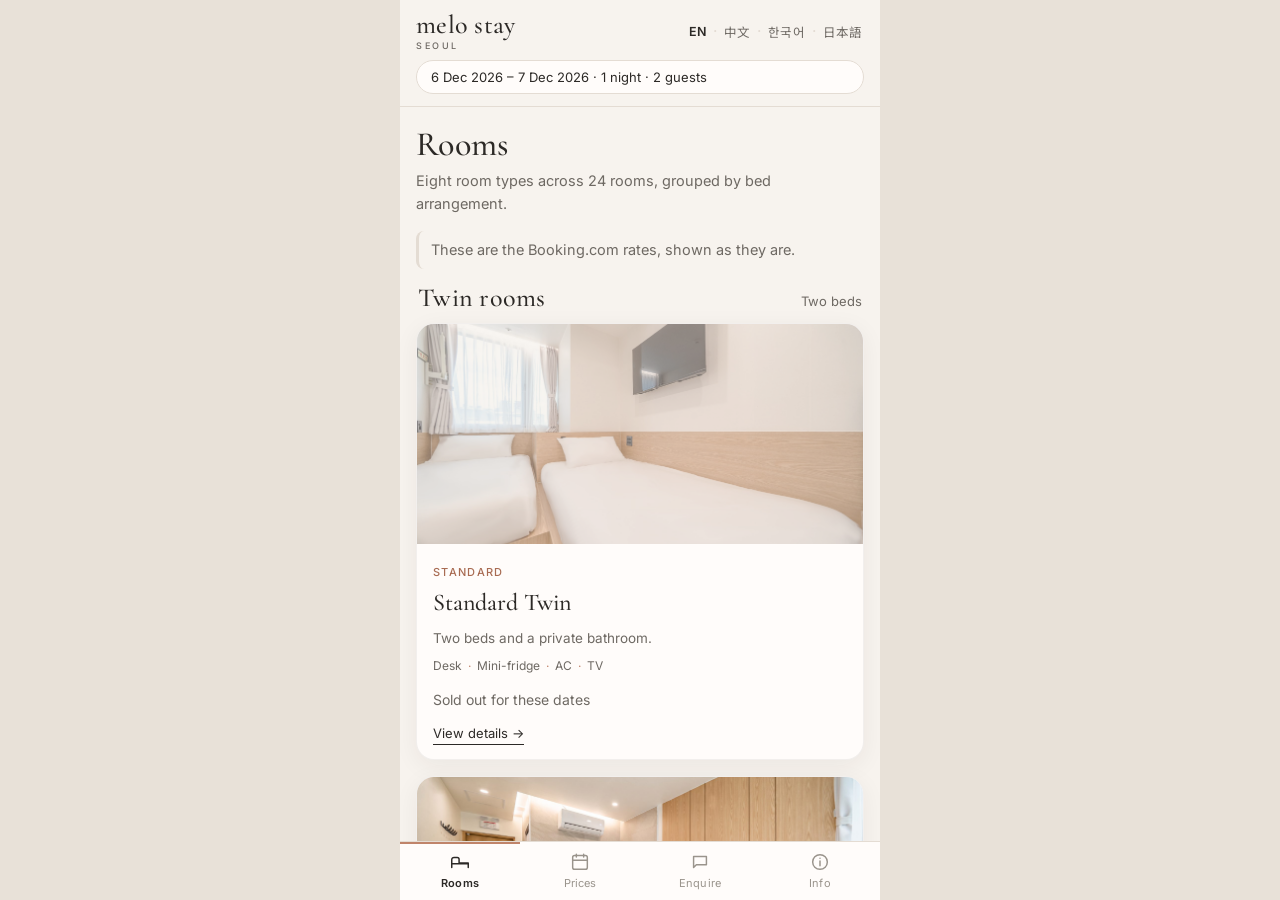
==== app/index.html @ e5631ba4 "Add an installable guest app at /app. Guests can browse rooms, see Booking.com rates from prices.jso" ====
<!DOCTYPE html>
<html lang="en">
<head>
<meta charset="UTF-8">
<meta name="viewport" content="width=device-width, initial-scale=1, viewport-fit=cover">
<meta name="theme-color" content="#F7F3EE">
<meta name="description" content="A quiet stay in Jongno-gu, Seoul. Rooms, prices and enquiries for melo stay.">
<meta name="apple-mobile-web-app-capable" content="yes">
<meta name="mobile-web-app-capable" content="yes">
<meta name="apple-mobile-web-app-status-bar-style" content="default">
<meta name="apple-mobile-web-app-title" content="melo stay">
<title>melo stay</title>
<link rel="canonical" href="https://melostay.com/app/">
<link rel="manifest" href="/app/manifest.json">
<link rel="icon" href="/app/icons/icon-192.png" type="image/png">
<link rel="apple-touch-icon" href="/app/icons/apple-touch-icon.png">
<link rel="preconnect" href="https://fonts.googleapis.com">
<link rel="preconnect" href="https://fonts.gstatic.com" crossorigin>
<link href="https://fonts.googleapis.com/css2?family=Cormorant+Garamond:ital,wght@0,400;0,500;0,600;1,400;1,500&family=Noto+Serif+KR:wght@400;500;600&family=Noto+Serif+SC:wght@400;500;600&family=Inter:wght@400;500;600&family=Noto+Sans+KR:wght@300;400;500;600&family=Noto+Sans+SC:wght@300;400;500;600&family=Noto+Serif+JP:wght@400;500;600&family=Noto+Sans+JP:wght@300;400;500;600&display=swap" rel="stylesheet">
<style>
  :root{
    --bg:#F7F3EE;
    --bg-warm:#EFE8E0;
    --paper:#FFFCFA;
    --ink:#2C2926;
    --ink-soft:#6E6963;
    --ink-faint:#9A948C;
    --line:#E4DCD3;
    --accent:#C0846A;
    --accent-dark:#A86B52;
    --accent-soft:#F3E6DF;
    --shadow:0 16px 48px rgba(44,41,38,0.10);
    --shadow-soft:0 6px 24px rgba(44,41,38,0.06);
    --serif:'Cormorant Garamond','Noto Serif SC','Noto Serif KR','Noto Serif JP',Georgia,serif;
    --sans:'Inter','Noto Sans SC','Noto Sans KR','Noto Sans JP',sans-serif;
    --ease:cubic-bezier(0.22,1,0.36,1);
  }
  *{box-sizing:border-box;}
  html,body{margin:0;height:100%;}
  html{-webkit-text-size-adjust:100%;}
  body{
    font-family:var(--sans);
    background:#E8E1D8;
    color:var(--ink);
    line-height:1.55;
    -webkit-font-smoothing:antialiased;
  }
  button,input,select,textarea{font-family:inherit;color:inherit;}
  a{color:inherit;text-decoration:none;}
  img{max-width:100%;display:block;}
  h1,h2,h3,.wordmark{font-family:var(--serif);font-weight:500;letter-spacing:0.01em;line-height:1.15;}
  :focus{outline:none;}
  :focus-visible{outline:2px solid var(--accent-dark);outline-offset:2px;}
  button{cursor:pointer;-webkit-tap-highlight-color:transparent;}

  .app{
    max-width:480px;
    margin:0 auto;
    height:100%;
    height:100dvh;
    display:flex;
    flex-direction:column;
    background:var(--bg);
    position:relative;
  }
  header{
    flex:none;
    padding:calc(12px + env(safe-area-inset-top)) 16px 12px;
    background:rgba(247,243,238,0.94);
    backdrop-filter:blur(14px);
    -webkit-backdrop-filter:blur(14px);
    border-bottom:1px solid var(--line);
    z-index:5;
  }
  .toprow{display:flex;align-items:center;justify-content:space-between;gap:8px;flex-wrap:wrap;}
  .wordmark{font-size:26px;line-height:1;color:var(--ink);}
  .wordmark span{
    display:block;font-family:var(--sans);font-size:9px;font-weight:500;
    letter-spacing:0.28em;color:var(--ink-soft);margin-top:3px;
  }
  .lang-switch{display:inline-flex;align-items:center;flex-wrap:wrap;justify-content:flex-end;margin-left:auto;}
  .lang-switch button{
    background:none;border:none;color:var(--ink-soft);
    font-size:12.5px;padding:6px 2px;letter-spacing:0.01em;
  }
  .lang-switch button[aria-pressed="true"]{color:var(--ink);font-weight:600;}
  .lang-switch .dot{margin:0 5px;color:var(--line);user-select:none;}
  .stay-chip{
    display:block;width:100%;margin-top:10px;text-align:left;
    background:var(--paper);border:1px solid var(--line);border-radius:999px;
    padding:8px 14px;font-size:13px;color:var(--ink);
    overflow:hidden;text-overflow:ellipsis;white-space:nowrap;
  }
  .stay-chip:active{background:var(--bg-warm);}

  main{flex:1;overflow-y:auto;overflow-x:hidden;-webkit-overflow-scrolling:touch;overscroll-behavior-y:contain;}
  .panel{padding:18px 16px 28px;animation:rise .32s var(--ease);}
  .panel[hidden]{display:none !important;}
  @keyframes rise{from{opacity:0;transform:translateY(8px);}to{opacity:1;transform:none;}}
  @media (prefers-reduced-motion:reduce){
    .panel{animation:none;}
  }
  .lead h2{font-size:34px;margin:0 0 6px;}
  .lead p{margin:0 0 16px;color:var(--ink-soft);font-size:14.5px;}
  .offline-note,.later-note,.date-note,.source-line{
    margin:12px 16px;font-size:13px;line-height:1.5;color:var(--ink);
    background:var(--accent-soft);border-left:3px solid var(--accent-dark);
    padding:8px 12px;border-radius:8px;
  }
  .source-line{background:transparent;border-left-color:var(--line);color:var(--ink-soft);}
  .panel .source-line,.date-card .later-note,.date-card .source-line{margin:0;}
  .price-ota{
    text-decoration:line-through;text-decoration-thickness:1px;text-decoration-color:var(--ink-soft);
    color:var(--ink-soft);font-size:0.88em;font-weight:400;margin-right:0.35em;
  }

  .group{margin-top:8px;}
  .group-head{display:flex;justify-content:space-between;align-items:baseline;gap:12px;margin:14px 2px 10px;}
  .group-head h3{margin:0;font-size:26px;}
  .group-head span{font-size:13px;color:var(--ink-soft);}
  .room-card{
    background:var(--paper);
    border:1px solid rgba(44,41,38,0.06);
    border-radius:18px;
    overflow:hidden;
    box-shadow:var(--shadow-soft);
    margin-bottom:16px;
  }
  .room-photo{background:var(--bg-warm);}
  .room-photo img,.gallery img{width:100%;height:220px;object-fit:cover;background:var(--bg-warm);}
  .room-card.is-sold .room-photo img{opacity:0.55;}
  .room-body{padding:14px 16px 4px;}
  .room-foot{padding:0 16px 14px;}
  .tier{
    display:inline-block;font-size:11px;letter-spacing:0.12em;text-transform:uppercase;
    color:var(--accent-dark);font-weight:500;
  }
  .room-body h4,.price-row h4{font-family:var(--serif);font-size:24px;font-weight:500;margin:2px 0 6px;}
  .room-desc{margin:0 0 8px;font-size:13.5px;color:var(--ink-soft);}
  .facts{display:flex;flex-wrap:wrap;gap:4px 0;font-size:12px;color:var(--ink-soft);}
  .facts span:not(:last-child)::after{content:"·";margin:0 6px;color:var(--accent);}
  .price{margin-top:10px;}
  .price-line{margin:0;font-size:17px;font-weight:500;letter-spacing:0.01em;font-variant-numeric:tabular-nums;line-height:1.35;}
  .price-total,.price-note{margin:2px 0 0;font-size:13px;color:var(--ink-soft);font-weight:400;}
  .sold-label{margin:0;font-size:14px;color:var(--ink-soft);}
  .few-left{
    display:inline-block;margin-top:6px;font-size:12px;color:var(--ink);
    background:var(--bg-warm);border:1px solid var(--line);border-radius:999px;padding:2px 8px;
  }
  .text-link{
    background:none;border:none;padding:0;margin-top:4px;
    color:var(--ink);border-bottom:1px solid currentColor;font-size:14px;
  }
  .room-actions{display:flex;align-items:center;justify-content:space-between;gap:10px;margin-top:12px;}
  .view-more{font-size:13px;border-bottom:1px solid var(--ink);padding-bottom:1px;}
  .room-cta,.btn-ink,.btn-map{
    display:inline-flex;align-items:center;justify-content:center;
    background:var(--ink);color:var(--bg);border:none;
    font-size:13.5px;font-weight:500;letter-spacing:0.02em;
    padding:10px 14px;border-radius:999px;min-height:44px;
  }
  .room-cta[hidden]{display:none;}
  .btn-ink,.btn-map{width:100%;font-size:15px;margin-top:8px;}
  .btn-map{margin:8px 0 16px;}

  .date-card{
    background:var(--paper);
    border:1px solid rgba(44,41,38,0.06);
    border-radius:18px;
    box-shadow:var(--shadow-soft);
    padding:14px;
    display:grid;
    grid-template-columns:1fr 1fr;
    gap:10px 12px;
    margin-bottom:8px;
  }
  .date-field{display:flex;flex-direction:column;gap:6px;min-width:0;}
  .date-field.guests-field,.date-card .date-note,.date-card .later-note,.date-card .source-line,.date-meta{grid-column:1 / -1;}
  .date-field span, .enquiry-form label > span{
    font-size:11px;letter-spacing:0.1em;text-transform:uppercase;color:var(--ink-soft);font-weight:500;
  }
  .date-field input,.date-field select,.enquiry-form input,.enquiry-form select,.enquiry-form textarea{
    font-size:16px;background:var(--bg);border:1px solid var(--line);border-radius:10px;
    padding:10px 12px;min-height:46px;width:100%;color-scheme:light;
  }
  .date-field input:focus,.date-field select:focus,.enquiry-form input:focus,.enquiry-form select:focus,.enquiry-form textarea:focus{
    outline:none;border-color:var(--accent-dark);
  }
  .date-meta{display:flex;align-items:center;justify-content:space-between;gap:10px;min-height:24px;}
  .date-nights{font-size:13px;color:var(--ink-soft);}
  .date-clear{background:none;border:none;padding:0;font-size:13px;color:var(--ink);border-bottom:1px solid transparent;}
  .date-clear:hover,.date-clear:focus-visible{border-bottom-color:var(--ink);}
  .date-card .date-note,.date-card .later-note,.date-card .source-line{margin:0;}
  .price-row{padding:14px 0;border-bottom:1px solid var(--line);}
  .price-hit{display:flex;gap:12px;color:inherit;align-items:flex-start;}
  .price-hit img{width:84px;height:84px;object-fit:cover;border-radius:12px;flex:none;background:var(--bg-warm);}
  .price-row.is-sold .price-hit img{opacity:0.55;}
  .price-copy{min-width:0;}
  .price-row h4{font-size:22px;margin:0;}
  .price-row .room-desc{margin:2px 0 0;}
  .price-row .price{margin:8px 0 0 96px;}

  .enquiry-form{display:flex;flex-direction:column;gap:14px;}
  .enquiry-form label{display:flex;flex-direction:column;gap:7px;}
  .enquiry-form textarea{min-height:140px;resize:vertical;}
  .enquiry-status{font-size:14px;min-height:20px;margin:0;}
  .enquiry-status.success,.enquiry-status.error{
    color:var(--ink);background:var(--paper);border:1px solid var(--line);
    border-left:3px solid var(--ink);border-radius:10px;padding:10px 12px;
  }
  .enquiry-status.success{border-left-color:var(--accent-dark);}
  .enquiry-status.success::before{content:"✓ ";font-weight:600;}
  .enquiry-status.error::before{content:"! ";font-weight:600;}
  .contact-line{display:flex;flex-direction:column;gap:4px;margin:8px 0 16px;}
  .contact-line a{font-size:16px;border-bottom:1px solid var(--ink);width:fit-content;padding:4px 0;}
  .ota-label{margin:22px 0 8px;font-size:11px;letter-spacing:0.14em;text-transform:uppercase;color:var(--ink-soft);font-weight:500;}
  .ota-links{display:flex;flex-wrap:wrap;gap:8px;}
  .ota-link{
    display:inline-flex;align-items:center;min-height:40px;padding:8px 14px;border-radius:999px;
    border:1px solid var(--line);background:var(--paper);font-size:14px;
  }

  .addr{font-size:16px;margin:0 0 4px;}
  .time-grid{display:grid;grid-template-columns:1fr 1fr;gap:10px;margin:8px 0 16px;}
  .time-card{
    background:var(--paper);border:1px solid rgba(44,41,38,0.06);border-radius:16px;padding:14px;
  }
  .time-card h3{margin:0;font-family:var(--sans);font-size:11px;letter-spacing:0.12em;text-transform:uppercase;color:var(--ink-soft);font-weight:500;}
  .know-time{font-family:var(--serif);font-size:36px;margin:8px 0 4px;line-height:1;}
  .time-card p{margin:0;font-size:13px;color:var(--ink-soft);}
  .info-list{list-style:none;margin:0 0 16px;padding:0;}
  .info-list li{display:flex;justify-content:space-between;gap:12px;padding:12px 0;border-bottom:1px solid var(--line);font-size:15px;}
  .info-list li span:first-child{color:var(--ink-soft);}
  .info-note{margin:0 0 10px;font-size:14.5px;color:var(--ink-soft);}
  .exterior{border-radius:16px;margin:8px 0 16px;width:100%;height:200px;object-fit:cover;background:var(--bg-warm);}
  .full-site{display:inline-block;margin-top:4px;border-bottom:1px solid var(--ink);font-size:15px;padding-bottom:1px;}

  .back{
    background:none;border:none;color:var(--ink);font-size:15px;
    padding:14px 16px 0;min-height:44px;
  }
  #panel-room{padding:0 0 28px;}
  .gallery-wrap{position:relative;background:var(--bg-warm);}
  .gal-btn{
    position:absolute;top:50%;transform:translateY(-50%);
    width:36px;height:36px;border-radius:50%;border:none;
    background:rgba(255,252,250,0.92);color:var(--ink);font-size:22px;line-height:1;
  }
  .gal-btn.prev{left:10px;}
  .gal-btn.next{right:10px;}
  .gallery{
    display:flex;overflow-x:auto;scroll-snap-type:x mandatory;scrollbar-width:none;
    background:var(--bg-warm);
  }
  .gallery::-webkit-scrollbar{display:none;}
  .gallery img{flex:0 0 100%;scroll-snap-align:center;height:260px;}
  .gallery-count{margin:8px 16px 0;font-size:12px;color:var(--ink-soft);font-variant-numeric:tabular-nums;}
  .detail-body{padding:8px 16px 0;}
  .detail-body h2{font-size:34px;margin:4px 0;}
  .detail-body .sub{margin:0 0 12px;color:var(--ink-soft);}
  .detail-body p{margin:0 0 10px;font-size:15px;}
  .facts-list{list-style:none;margin:8px 0 16px;padding:0;}
  .facts-list li{display:flex;justify-content:space-between;gap:16px;padding:10px 0;border-bottom:1px solid var(--line);font-size:14.5px;}
  .facts-list li span:first-child{color:var(--ink-soft);}
  .facts-title{margin:16px 0 0;font-family:var(--sans);font-size:11px;letter-spacing:0.12em;text-transform:uppercase;color:var(--ink-soft);font-weight:500;}

  .tabbar{
    flex:none;
    display:grid;
    grid-template-columns:repeat(4,1fr);
    background:rgba(255,252,250,0.96);
    border-top:1px solid var(--line);
    padding-bottom:env(safe-area-inset-bottom);
    backdrop-filter:blur(14px);
    -webkit-backdrop-filter:blur(14px);
  }
  .tabbar button{
    appearance:none;background:none;border:none;color:var(--ink-faint);
    font-size:11px;letter-spacing:0.01em;
    display:flex;flex-direction:column;align-items:center;justify-content:center;gap:3px;
    min-height:58px;padding:8px 2px 10px;
    box-shadow:inset 0 2px 0 transparent;
  }
  .tabbar button[aria-current="page"]{color:var(--ink);font-weight:600;box-shadow:inset 0 2px 0 var(--accent);}
  .tabbar svg{width:22px;height:22px;}
  .noscript{padding:24px 16px;font-size:15px;}
  .h-captcha{min-height:0;}
</style>
</head>
<body>
<div class="app">
  <header>
    <div class="toprow">
      <a class="wordmark" href="#rooms">melo stay<span>SEOUL</span></a>
      <div class="lang-switch" role="group" aria-label="Language">
        <button type="button" data-lang="en" aria-pressed="true">EN</button>
        <span class="dot" aria-hidden="true">·</span>
        <button type="button" data-lang="zh">中文</button>
        <span class="dot" aria-hidden="true">·</span>
        <button type="button" data-lang="ko">한국어</button>
        <span class="dot" aria-hidden="true">·</span>
        <button type="button" data-lang="ja">日本語</button>
      </div>
    </div>
    <button type="button" class="stay-chip" id="stayChip" data-go="prices"></button>
  </header>

  <main id="main">
    <p class="offline-note" id="offlineNote" hidden data-i18n="offline_note">You are offline. Saved pages still open; prices refresh when you are back online.</p>

    <section class="panel" id="panel-rooms" aria-labelledby="roomsHeading">
      <div class="lead">
        <h2 id="roomsHeading" data-i18n="rooms_h2">Rooms</h2>
        <p data-i18n="rooms_p">Eight room types across 24 rooms, grouped by bed arrangement.</p>
        <p class="source-line" id="roomsSource" hidden></p>
      </div>
      <div id="roomList"></div>
    </section>

    <section class="panel" id="panel-prices" hidden aria-labelledby="pricesHeading">
      <div class="lead">
        <h2 id="pricesHeading" data-i18n="tab_prices">Prices</h2>
        <p data-i18n="date_note">Prices are shown for the next two weeks and update twice a day. Availability may change, so please enquire to confirm your dates.</p>
      </div>
      <form id="dateBar" autocomplete="off">
        <div class="date-card">
          <label class="date-field">
            <span data-i18n="dates_checkin">Check-in</span>
            <input type="date" id="checkinInput" name="checkin">
          </label>
          <label class="date-field">
            <span data-i18n="dates_checkout">Check-out</span>
            <input type="date" id="checkoutInput" name="checkout">
          </label>
          <label class="date-field guests-field">
            <span data-i18n="dates_guests">Guests</span>
            <select id="guestsInput" name="guests">
              <option value="1">1</option>
              <option value="2" selected>2</option>
              <option value="3">3</option>
              <option value="4">4</option>
            </select>
          </label>
          <div class="date-meta">
            <span class="date-nights" id="dateNights"></span>
            <button type="button" class="date-clear" id="dateClear" hidden data-i18n="dates_clear">Clear dates</button>
          </div>
          <p class="source-line" id="priceSource" hidden></p>
          <p class="later-note" id="laterNote" hidden></p>
        </div>
      </form>
      <div id="priceList"></div>
    </section>

    <section class="panel" id="panel-enquire" hidden aria-labelledby="enquireHeading">
      <div class="lead">
        <h2 id="enquireHeading" data-i18n="book_h2">Book direct</h2>
        <p data-i18n="book_p">Write or call and we will help you choose a room. There are no booking fees.</p>
      </div>
      <div class="contact-line">
        <a href="mailto:melostayseoul@gmail.com">melostayseoul@gmail.com</a>
        <a href="tel:+821040938977">+82-10-4093-8977</a>
      </div>
      <h3 data-i18n="enquiry_h2" style="font-family:var(--serif);font-size:28px;font-weight:500;margin:0 0 6px;">Send an enquiry</h3>
      <p class="info-note" data-i18n="enquiry_p">Please include your dates, room type and number of guests. We usually reply by email within a day.</p>
      <form class="enquiry-form" id="enquiryForm" action="https://api.web3forms.com/submit" method="POST">
        <label>
          <span data-i18n="select_room">Room</span>
          <select id="enquireRoom"></select>
        </label>
        <label>
          <span data-i18n="enquiry_name">Name</span>
          <input type="text" name="name" autocomplete="name" required>
        </label>
        <label>
          <span data-i18n="enquiry_email">Email</span>
          <input type="email" name="email" autocomplete="email" required>
        </label>
        <label>
          <span data-i18n="enquiry_message">Message</span>
          <textarea name="message" rows="5" required></textarea>
        </label>
        <input type="hidden" name="access_key" value="472101d0-52b1-4194-8914-5f1c5a3aef70">
        <input type="hidden" name="subject" value="New enquiry from melo stay app">
        <input type="hidden" name="check_in" id="fieldCheckin" value="">
        <input type="hidden" name="check_out" id="fieldCheckout" value="">
        <input type="hidden" name="guests" id="fieldGuests" value="">
        <input type="hidden" name="room" id="fieldRoom" value="">
        <input type="checkbox" name="botcheck" style="display:none" tabindex="-1" autocomplete="off">
        <div class="h-captcha" data-captcha="true"></div>
        <button type="submit" class="btn-ink" id="enquirySubmit"><span data-i18n="enquiry_send">Send enquiry</span></button>
        <p class="enquiry-status" id="enquiryStatus" role="status"></p>
      </form>
      <h4 class="ota-label" data-i18n="ota_label">Also available on</h4>
      <div class="ota-links">
        <a class="ota-link" href="https://www.booking.com/Share-TuDoV9h" target="_blank" rel="noopener">Booking.com</a>
        <a class="ota-link" href="https://www.trip.com/w/1slD11jXSW2" target="_blank" rel="noopener">Trip.com</a>
        <a class="ota-link" href="https://www.agoda.com/melo-stay-seoul-h96011950/hotel/seoul-kr.html" target="_blank" rel="noopener">Agoda</a>
      </div>
    </section>

    <section class="panel" id="panel-info" hidden aria-labelledby="infoHeading">
      <div class="lead">
        <h2 id="infoHeading" data-i18n="find_h2">Location</h2>
        <p data-i18n="find_p">In Jongno-gu, a short walk from Dongdaemun and Dongmyo stations.</p>
      </div>
      <p class="addr" data-i18n="footer_address">325 Jong-ro, 5th–6th Fl, Changsin Glass Tower, Jongno-gu, Seoul</p>
      <a class="btn-map" id="mapLink" href="https://www.google.com/maps/search/?api=1&amp;query=Melo+Stay+325+Jong-ro+Jongno-gu+Seoul" target="_blank" rel="noopener" data-i18n="open_map">Open in Maps</a>
      <div class="time-grid">
        <div class="time-card">
          <h3 data-i18n="loc_checkin_l">Check-in</h3>
          <div class="know-time">15:00</div>
          <p data-i18n="footer_checkin">Check-in 15:00–22:00</p>
        </div>
        <div class="time-card">
          <h3 data-i18n="loc_checkout_l">Check-out</h3>
          <div class="know-time">11:00</div>
          <p data-i18n="footer_checkout">Check-out before 11:00</p>
        </div>
      </div>
      <div class="contact-line">
        <a href="mailto:melostayseoul@gmail.com">melostayseoul@gmail.com</a>
        <a href="tel:+821040938977">+82-10-4093-8977</a>
      </div>
      <ul class="info-list">
        <li><span data-i18n="loc_ddm_l">Dongdaemun Station</span><span data-i18n="loc_ddm_v">~5 min walk</span></li>
        <li><span data-i18n="loc_dm_l">Dongmyo Station</span><span data-i18n="loc_dm_v">~3 min walk</span></li>
      </ul>
      <p class="info-note" data-i18n="amenity_5_p">Luggage can be left before check-in or after check-out.</p>
      <p class="info-note" data-i18n="amenity_4_p">Rooms are entered with a digital keycard, at any hour.</p>
      <h3 style="font-family:var(--serif);font-size:26px;margin:18px 0 6px;" data-i18n="rules_h">House rules</h3>
      <p class="info-note" data-i18n="rules_p">Please ask us about house rules when you enquire.</p>
      <img class="exterior" id="exteriorImg" src="/images/general/exterior.jpg" alt="Changsin Glass Tower, the building that houses melo stay, on Jong-ro">
      <a class="full-site" href="/" data-i18n="full_site">Full website</a>
    </section>

    <section class="panel" id="panel-room" hidden>
      <button type="button" class="back" id="roomBack"><span aria-hidden="true">← </span><span data-i18n="back">Back</span></button>
      <div id="roomDetail"></div>
    </section>
  </main>

  <nav class="tabbar" aria-label="Sections">
    <button type="button" data-tab="rooms">
      <svg viewBox="0 0 24 24" aria-hidden="true"><path fill="none" stroke="currentColor" stroke-width="1.6" stroke-linecap="round" stroke-linejoin="round" d="M3 18V9.5A2.5 2.5 0 0 1 5.5 7H9a2 2 0 0 1 2 2v4h10v5"/><path fill="none" stroke="currentColor" stroke-width="1.6" stroke-linecap="round" d="M3 14h18"/></svg>
      <span data-i18n="tab_rooms">Rooms</span>
    </button>
    <button type="button" data-tab="prices">
      <svg viewBox="0 0 24 24" aria-hidden="true"><rect x="4" y="5" width="16" height="15" rx="2" fill="none" stroke="currentColor" stroke-width="1.6"/><path fill="none" stroke="currentColor" stroke-width="1.6" stroke-linecap="round" d="M8 3.5v3M16 3.5v3M4 10h16"/></svg>
      <span data-i18n="tab_prices">Prices</span>
    </button>
    <button type="button" data-tab="enquire">
      <svg viewBox="0 0 24 24" aria-hidden="true"><path fill="none" stroke="currentColor" stroke-width="1.6" stroke-linejoin="round" d="M5 6h14v9H8l-3 3V6z"/></svg>
      <span data-i18n="tab_enquire">Enquire</span>
    </button>
    <button type="button" data-tab="info">
      <svg viewBox="0 0 24 24" aria-hidden="true"><circle cx="12" cy="12" r="8" fill="none" stroke="currentColor" stroke-width="1.6"/><path fill="none" stroke="currentColor" stroke-width="1.6" stroke-linecap="round" d="M12 11v5M12 8h.01"/></svg>
      <span data-i18n="tab_info">Info</span>
    </button>
  </nav>
</div>
<noscript>
  <p class="noscript">melo stay needs JavaScript for the guest app. <a href="/">Continue on the website</a>, email melostayseoul@gmail.com, or call +82-10-4093-8977.</p>
</noscript>
<script src="/app/copy.js"></script>
<script>
(function () {
  const I18N = window.MELO_COPY.i18n;
  const ROOMS = window.MELO_COPY.rooms;
  const APP_I18N = {
    en: {
      tab_rooms:'Rooms', tab_prices:'Prices', tab_enquire:'Enquire', tab_info:'Info',
      back:'Back', open_map:'Open in Maps', full_site:'Full website',
      select_room:'Room', room_any:'No room chosen yet',
      prices_later:'These dates sit outside the two weeks we publish prices for. Send an enquiry and we will confirm the rate.',
      enquiry_placeholder:'Dates, room type and number of guests.',
      offline_note:'You are offline. Saved pages still open; prices refresh when you are back online.',
      guest_one:'1 guest', guest_many:'{n} guests',
      price_total_one:'{ota}{price} total',
      price_source:'These are the Booking.com rates, shown as they are.',
      prev_photo:'Previous photo', next_photo:'Next photo',
      nav_sections:'Sections',
      exterior_alt:'Changsin Glass Tower, the building that houses melo stay, on Jong-ro'
    },
    zh: {
      tab_rooms:'客房', tab_prices:'房价', tab_enquire:'咨询', tab_info:'须知',
      back:'返回', open_map:'在地图中打开', full_site:'完整网页',
      select_room:'房型', room_any:'尚未选择房型',
      prices_later:'所选日期不在目前公布房价的两周之内。请发送咨询，我们会为您确认价格。',
      enquiry_placeholder:'入住日期、房型与人数。',
      offline_note:'当前处于离线状态。已打开的页面仍可查看，房价会在恢复联网后更新。',
      guest_one:'1位', guest_many:'{n}位',
      price_total_one:'合计 {ota}{price}',
      price_source:'这里显示的是 Booking.com 上的房价，金额不做改动。',
      prev_photo:'上一张', next_photo:'下一张',
      nav_sections:'页面',
      exterior_alt:'钟路上的昌信玻璃塔，melo stay 所在的大楼'
    },
    ko: {
      tab_rooms:'객실', tab_prices:'요금', tab_enquire:'문의', tab_info:'안내',
      back:'뒤로', open_map:'지도에서 열기', full_site:'전체 웹사이트',
      select_room:'객실', room_any:'객실을 아직 고르지 않았습니다',
      prices_later:'선택하신 날짜는 요금을 올려 둔 2주 범위 밖입니다. 문의를 보내 주시면 요금을 확인해 드리겠습니다.',
      enquiry_placeholder:'투숙 날짜, 객실 타입, 인원.',
      offline_note:'오프라인 상태입니다. 열어 둔 화면은 그대로 볼 수 있고, 요금은 다시 연결되면 갱신됩니다.',
      guest_one:'1명', guest_many:'{n}명',
      price_total_one:'합계 {ota}{price}',
      price_source:'Booking.com에 나온 요금을 그대로 보여 드립니다.',
      prev_photo:'이전 사진', next_photo:'다음 사진',
      nav_sections:'메뉴',
      exterior_alt:'종로에 있는 창신글라스타워, melo stay가 있는 건물'
    },
    ja: {
      tab_rooms:'客室', tab_prices:'料金', tab_enquire:'問合せ', tab_info:'案内',
      back:'戻る', open_map:'地図で開く', full_site:'ウェブサイト',
      select_room:'客室', room_any:'客室はまだ選ばれていません',
      prices_later:'ご選択の日程は、料金を掲載している2週間の範囲外です。お問い合わせいただければ、料金を確認いたします。',
      enquiry_placeholder:'日程、客室タイプ、人数。',
      offline_note:'オフラインです。開いている画面はそのままご覧いただけます。料金はオンラインに戻ると更新されます。',
      guest_one:'1名', guest_many:'{n}名',
      price_total_one:'合計 {ota}{price}',
      price_source:'Booking.comの料金を、そのまま表示しています。',
      prev_photo:'前の写真', next_photo:'次の写真',
      nav_sections:'メニュー',
      exterior_alt:'鍾路沿いの昌信ガラスタワー。melo stayが入っている建物です'
    }
  };
  Object.keys(APP_I18N).forEach((lang) => {
    if (I18N[lang]) Object.assign(I18N[lang], APP_I18N[lang]);
  });

  const ROOM_ORDER = [
    { title:'group_twin_h', sub:'group_twin_s', keys:['str','suptr','dctr'] },
    { title:'group_double_h', sub:'group_double_s', keys:['edr','sdr','supdr'] },
    { title:'group_family_h', sub:'group_family_s', keys:['ftr','dftr'] }
  ];
  const ALL_KEYS = ROOM_ORDER.reduce((acc, g) => acc.concat(g.keys), []);
  const CARD_BLURB = {
    str:'room_str_card', suptr:'room_suptr_card', dctr:'room_dctr_card', edr:'room_edr_card',
    sdr:'room_sdr_card', supdr:'room_supdr_card', ftr:'room_ftr_card', dftr:'room_dftr_card'
  };
  const ROOM_CAPACITY = {'Family Twin': 4, 'Deluxe Family Twin': 4};
  const ROOM_NAME_BY_KEY = {
    str:'Standard Twin', suptr:'Superior Twin', dctr:'Deluxe Corner Twin',
    edr:'ECO Double', sdr:'Standard Double', supdr:'Superior Double',
    ftr:'Family Twin', dftr:'Deluxe Family Twin'
  };

  let currentLang = 'en';
  let roomPrices = null;
  let enquireRoomKey = null;
  let messageTouched = false;

  const main = document.getElementById('main');
  const checkinInput = document.getElementById('checkinInput');
  const checkoutInput = document.getElementById('checkoutInput');
  const guestsInput = document.getElementById('guestsInput');
  const enquiryForm = document.getElementById('enquiryForm');
  const enquiryMessage = enquiryForm.querySelector('textarea[name="message"]');
  const enquireSelect = document.getElementById('enquireRoom');

  function t(key, vars) {
    const dict = I18N[currentLang] || I18N.en;
    let value = dict[key];
    if (value === undefined) value = (I18N.en && I18N.en[key]) || '';
    if (vars) {
      Object.keys(vars).forEach((k) => {
        value = String(value).split('{' + k + '}').join(vars[k]);
      });
    }
    return value;
  }
  function esc(s) {
    return String(s == null ? '' : s).replace(/[&<>"']/g, (c) => ({
      '&':'&amp;', '<':'&lt;', '>':'&gt;', '"':'&quot;', "'":'&#39;'
    }[c]));
  }
  function pad2(n) { return String(n).padStart(2, '0'); }
  function toISODate(d) {
    return d.getFullYear() + '-' + pad2(d.getMonth() + 1) + '-' + pad2(d.getDate());
  }
  function parseISODate(s) {
    const m = /^(\d{4})-(\d{2})-(\d{2})$/.exec(s || '');
    if (!m) return null;
    const d = new Date(Number(m[1]), Number(m[2]) - 1, Number(m[3]));
    if (d.getFullYear() !== Number(m[1]) || d.getMonth() !== Number(m[2]) - 1 || d.getDate() !== Number(m[3])) return null;
    return d;
  }
  function addDays(d, n) { return new Date(d.getFullYear(), d.getMonth(), d.getDate() + n); }
  function todayISO() { return toISODate(new Date()); }
  function formatDisplayDate(iso) {
    const d = parseISODate(iso);
    if (!d) return iso || '';
    const y = d.getFullYear(), m = d.getMonth() + 1, day = d.getDate();
    if (currentLang === 'zh' || currentLang === 'ja') return y + '年' + m + '月' + day + '日';
    if (currentLang === 'ko') return y + '년 ' + m + '월 ' + day + '일';
    const months = ['Jan','Feb','Mar','Apr','May','Jun','Jul','Aug','Sep','Oct','Nov','Dec'];
    return day + ' ' + months[d.getMonth()] + ' ' + y;
  }
  function enumerateNights(checkin, checkout) {
    const start = parseISODate(checkin);
    const end = parseISODate(checkout);
    if (!start || !end || end <= start) return [];
    const nights = [];
    for (let d = start; d < end; d = addDays(d, 1)) nights.push(toISODate(d));
    return nights;
  }
  function getStayNights() { return enumerateNights(checkinInput.value, checkoutInput.value); }
  function getGuests() {
    const n = parseInt(guestsInput.value, 10);
    return (n >= 1 && n <= 4) ? n : 2;
  }
  function guestsShort(n) {
    return n === 1 ? t('guest_one') : t('guest_many', { n: String(n) });
  }
  function nightsLabel(n) {
    if (n === 1) return t('dates_1_night');
    if (n > 1) return t('dates_nights', { n: String(n) });
    return '';
  }
  function roomCopy(key) {
    const r = ROOMS[key];
    return (r && (r[currentLang] || r.en)) || { name: key, tier:'', sub:'', description:'', description2:'', size:'', beds:'' };
  }
  function discountPct() {
    const pct = roomPrices && roomPrices.discount_pct;
    return pct != null ? Number(pct) : 0;
  }
  function directFromOta(ota) {
    const pct = discountPct();
    if (!pct) return Math.round(Number(ota));
    return Math.floor((Number(ota) * (1 - pct / 100)) / 1000) * 1000;
  }
  function formatKrw(amount) {
    return '₩' + Math.round(amount).toLocaleString('en-US');
  }
  function otaMark(amount) {
    if (!discountPct()) return '';
    return '<s class="price-ota">' + formatKrw(amount) + '</s>';
  }
  function roomNight(date, roomName) {
    if (!roomPrices || !roomPrices.nights) return { missing: true };
    if (!Object.prototype.hasOwnProperty.call(roomPrices.nights, date)) return { missing: true };
    const rec = roomPrices.nights[date][roomName];
    if (rec == null || rec.ota_krw == null) return { soldOut: true };
    return { ota: rec.ota_krw, left: rec.left };
  }
  function isEnquireOnly(roomName) {
    const rec = roomPrices && roomPrices.rooms && roomPrices.rooms[roomName];
    return !!(rec && rec.enquire_only);
  }
  function dataNightDates() {
    if (!roomPrices || !roomPrices.nights) return [];
    return Object.keys(roomPrices.nights).sort();
  }
  function defaultCheckinISO() {
    const today = todayISO();
    const dates = dataNightDates();
    if (!dates.length) return today;
    if (dates.indexOf(today) !== -1) return today;
    const upcoming = dates.find((d) => d >= today);
    return upcoming || dates[dates.length - 1];
  }
  function lowestDirectPrice(roomName) {
    if (!roomPrices || !roomPrices.nights) return null;
    let low = null;
    Object.keys(roomPrices.nights).forEach((date) => {
      const rec = roomNight(date, roomName);
      if (rec.ota == null) return;
      const direct = directFromOta(rec.ota);
      if (low == null || direct < low) low = direct;
    });
    return low;
  }
  function priceModel(roomKey) {
    const roomName = ROOM_NAME_BY_KEY[roomKey] || roomKey;
    const actionFor = (label) => ({ key: roomKey, label: label });
    if (!roomPrices || !roomPrices.nights) {
      return { state:'soon', lines:['<p class="sold-label">' + esc(t('price_soon')) + '</p>'], action:null };
    }
    if (isEnquireOnly(roomName)) {
      return { state:'enquire', lines:['<p class="sold-label">' + esc(t('price_enquire')) + '</p>'], action:null };
    }
    const cap = ROOM_CAPACITY[roomName] || 2;
    if (getGuests() > cap) {
      return {
        state:'enquire',
        lines:['<p class="price-line">' + esc(t('price_capacity', { n: String(cap) })) + '</p>'],
        action: actionFor(t('price_enquire'))
      };
    }
    const nights = getStayNights();
    const pct = discountPct();
    if (!nights.length) {
      const from = lowestDirectPrice(roomName);
      if (from == null) return { state:'enquire', lines:['<p class="sold-label">' + esc(t('price_enquire')) + '</p>'], action:null };
      return {
        state:'set',
        lines:['<p class="price-line">' + esc(t('price_from', { price: formatKrw(from) })) + '</p>'],
        action:null
      };
    }
    const reads = nights.map((date) => roomNight(date, roomName));
    if (reads.some((r) => r.missing)) {
      return { state:'enquire', lines:['<p class="sold-label">' + esc(t('price_enquire_dates')) + '</p>'], action:null };
    }
    if (reads.some((r) => r.soldOut)) {
      return { state:'sold', lines:['<p class="sold-label">' + esc(t('price_sold')) + '</p>'], action:null };
    }
    const directs = reads.map((r) => directFromOta(r.ota));
    const otas = reads.map((r) => Number(r.ota));
    const total = directs.reduce((sum, n) => sum + n, 0);
    const otaTotal = otas.reduce((sum, n) => sum + n, 0);
    const lines = [];
    if (directs.length === 1) {
      lines.push('<p class="price-line">' + t('price_night', { ota: otaMark(otas[0]), price: formatKrw(directs[0]) }) + '</p>');
      lines.push('<p class="price-total">' + t('price_total_one', { ota: otaMark(otaTotal), price: formatKrw(total) }) + '</p>');
    } else {
      const avg = Math.round(total / directs.length);
      const otaAvg = Math.round(otaTotal / otas.length);
      lines.push('<p class="price-line">' + t('price_avg', { ota: otaMark(otaAvg), avg: formatKrw(avg) }) + '</p>');
      lines.push('<p class="price-total">' + t('price_total', { ota: otaMark(otaTotal), total: formatKrw(total), n: String(directs.length) }) + '</p>');
    }
    if (pct) lines.push('<p class="price-note">' + esc(t('price_note', { pct: String(pct) })) + '</p>');
    if (reads.some((r) => r.left != null && r.left <= 2)) {
      lines.push('<span class="few-left">' + esc(t('few_left')) + '</span>');
    }
    return { state:'set', lines: lines, action:null };
  }
  function linesHTML(model) { return model.lines.join(''); }
  function fullHTML(model) {
    const btn = model.action
      ? '<button type="button" class="text-link" data-enquire-room="' + model.action.key + '">' + esc(model.action.label) + '</button>'
      : '';
    return linesHTML(model) + btn;
  }

  function applyTranslations() {
    const dict = I18N[currentLang] || I18N.en;
    document.querySelectorAll('[data-i18n]').forEach((el) => {
      const key = el.getAttribute('data-i18n');
      const value = dict[key] !== undefined ? dict[key] : I18N.en[key];
      if (value !== undefined) el.innerHTML = value;
    });
    enquiryMessage.placeholder = t('enquiry_placeholder');
    document.querySelector('.tabbar').setAttribute('aria-label', t('nav_sections'));
    const img = document.getElementById('exteriorImg');
    if (img) img.alt = t('exterior_alt');
    document.querySelectorAll('.lang-switch button').forEach((btn) => {
      const on = btn.dataset.lang === currentLang;
      btn.setAttribute('aria-pressed', on ? 'true' : 'false');
    });
    const status = document.getElementById('enquiryStatus');
    if (status.dataset.key) status.textContent = t(status.dataset.key);
  }

  function renderStayChip() {
    const chip = document.getElementById('stayChip');
    const nights = getStayNights();
    if (!nights.length) {
      chip.textContent = t('see_prices');
      return;
    }
    chip.textContent = formatDisplayDate(checkinInput.value) + ' – ' + formatDisplayDate(checkoutInput.value) +
      ' · ' + nightsLabel(nights.length) + ' · ' + guestsShort(getGuests());
  }
  function renderDateMeta() {
    const nights = getStayNights();
    document.getElementById('dateNights').textContent = nightsLabel(nights.length);
    document.getElementById('dateClear').hidden = !(checkinInput.value || checkoutInput.value);
    const today = todayISO();
    checkinInput.min = today;
    if (checkinInput.value && parseISODate(checkinInput.value)) {
      checkoutInput.min = toISODate(addDays(parseISODate(checkinInput.value), 1));
    } else {
      const start = parseISODate(today);
      checkoutInput.min = start ? toISODate(addDays(start, 1)) : '';
    }
    const later = document.getElementById('laterNote');
    const outside = nights.length && roomPrices && nights.some((d) => !roomPrices.nights || !Object.prototype.hasOwnProperty.call(roomPrices.nights, d));
    document.querySelectorAll('#priceSource, #roomsSource').forEach((source) => {
      if (roomPrices && !discountPct()) {
        source.hidden = false;
        source.textContent = t('price_source');
      } else {
        source.hidden = true;
        source.textContent = '';
      }
    });
    if (outside) {
      later.hidden = false;
      later.textContent = t('prices_later');
    } else {
      later.hidden = true;
      later.textContent = '';
    }
  }
  function updatePriceSlots() {
    document.querySelectorAll('[data-price-for]').forEach((el) => {
      const key = el.dataset.priceFor;
      const model = priceModel(key);
      el.innerHTML = el.closest('a') ? linesHTML(model) : fullHTML(model);
      const card = el.closest('.room-card, .price-row');
      if (card) card.classList.toggle('is-sold', model.state === 'sold');
      const cta = card && card.querySelector('.room-cta');
      if (cta) {
        cta.hidden = model.state === 'sold';
        if (!cta.hidden) cta.textContent = model.state === 'enquire' ? t('price_enquire') : t('nav_book');
      }
    });
  }
  function cardHTML(key) {
    const copy = roomCopy(key);
    const folder = ROOMS[key].folder;
    const model = priceModel(key);
    const facts = ['fact_desk','fact_fridge','fact_ac','fact_tv'].map((k) => '<span>' + esc(t(k)) + '</span>').join('');
    return '<article class="room-card' + (model.state === 'sold' ? ' is-sold' : '') + '">' +
      '<a class="room-open" href="#room/' + key + '">' +
        '<div class="room-photo"><img src="/images/rooms/' + folder + '/1.jpg" alt=""></div>' +
        '<div class="room-body"><span class="tier">' + esc(copy.tier) + '</span>' +
        '<h4>' + esc(copy.name) + '</h4>' +
        '<p class="room-desc">' + esc(t(CARD_BLURB[key])) + '</p>' +
        '<div class="facts">' + facts + '</div></div></a>' +
      '<div class="room-foot"><div class="price" data-price-for="' + key + '">' + fullHTML(model) + '</div>' +
      '<div class="room-actions"><a class="view-more" href="#room/' + key + '">' + esc(t('view_more')) + '</a>' +
      '<button type="button" class="room-cta" data-enquire-room="' + key + '"' + (model.state === 'sold' ? ' hidden' : '') + '>' +
      esc(model.state === 'enquire' ? t('price_enquire') : t('nav_book')) + '</button></div></div></article>';
  }
  function renderRooms() {
    document.getElementById('roomList').innerHTML = ROOM_ORDER.map((g) =>
      '<section class="group"><div class="group-head"><h3>' + esc(t(g.title)) + '</h3><span>' + esc(t(g.sub)) + '</span></div>' +
      g.keys.map(cardHTML).join('') + '</section>'
    ).join('');
  }
  function renderPriceRows() {
    document.getElementById('priceList').innerHTML = ALL_KEYS.map((key) => {
      const copy = roomCopy(key);
      const model = priceModel(key);
      return '<article class="price-row' + (model.state === 'sold' ? ' is-sold' : '') + '">' +
        '<a class="price-hit" href="#room/' + key + '">' +
        '<img src="/images/rooms/' + ROOMS[key].folder + '/1.jpg" alt="">' +
        '<div class="price-copy"><span class="tier">' + esc(copy.tier) + '</span><h4>' + esc(copy.name) + '</h4>' +
        '<p class="room-desc">' + esc(copy.sub) + '</p>' +
        '<div class="price" data-price-for="' + key + '">' + linesHTML(model) + '</div></div></a></article>';
    }).join('');
  }
  function renderDetail(key) {
    const r = ROOMS[key];
    const copy = roomCopy(key);
    const model = priceModel(key);
    let photos = '';
    for (let i = 1; i <= r.photos; i++) {
      photos += '<img src="/images/rooms/' + r.folder + '/' + i + '.jpg" alt="' + esc(copy.name) + ' ' + i + '">';
    }
    document.getElementById('roomDetail').innerHTML =
      '<div class="gallery-wrap"><div class="gallery" id="gallery" tabindex="0" aria-label="' + esc(copy.name) + '">' + photos + '</div>' +
      '<button type="button" class="gal-btn prev" id="galPrev" aria-label="' + esc(t('prev_photo')) + '">‹</button>' +
      '<button type="button" class="gal-btn next" id="galNext" aria-label="' + esc(t('next_photo')) + '">›</button></div>' +
      '<p class="gallery-count" id="galleryCount" aria-live="polite">1 / ' + r.photos + '</p>' +
      '<div class="detail-body"><span class="tier">' + esc(copy.tier) + '</span>' +
      '<h2>' + esc(copy.name) + '</h2><p class="sub">' + esc(copy.sub) + '</p>' +
      '<div class="price" id="detailPrice">' + linesHTML(model) + '</div>' +
      '<p>' + esc(copy.description) + '</p><p>' + esc(copy.description2) + '</p>' +
      '<h3 class="facts-title">' + esc(t('modal_facts_h')) + '</h3>' +
      '<ul class="facts-list">' +
      '<li><span>' + esc(t('modal_fact_size')) + '</span><span>' + esc(copy.size) + '</span></li>' +
      '<li><span>' + esc(t('modal_fact_beds')) + '</span><span>' + esc(copy.beds) + '</span></li>' +
      '<li><span>' + esc(t('modal_fact_bath')) + '</span><span>' + esc(t('modal_fact_bath_v')) + '</span></li>' +
      '<li><span>' + esc(t('modal_fact_inroom')) + '</span><span>' + esc(t('modal_fact_inroom_v')) + '</span></li></ul>' +
      '<button type="button" class="btn-ink" data-enquire-room="' + key + '">' + esc(t('modal_enquire')) + '</button></div>';
    const gallery = document.getElementById('gallery');
    const count = document.getElementById('galleryCount');
    const updateCount = () => {
      const width = gallery.clientWidth || 1;
      const i = Math.min(r.photos, Math.max(1, Math.round(gallery.scrollLeft / width) + 1));
      count.textContent = i + ' / ' + r.photos;
    };
    gallery.addEventListener('scroll', updateCount, { passive: true });
    const step = (dir) => {
      gallery.scrollBy({ left: dir * gallery.clientWidth, behavior: window.matchMedia('(prefers-reduced-motion: reduce)').matches ? 'auto' : 'smooth' });
    };
    document.getElementById('galPrev').addEventListener('click', () => step(-1));
    document.getElementById('galNext').addEventListener('click', () => step(1));
  }
  function refreshDetailPrice() {
    const route = parseHash();
    const el = document.getElementById('detailPrice');
    if (route.view !== 'room' || !el) return;
    el.innerHTML = linesHTML(priceModel(route.room));
  }

  function parseHash() {
    const h = decodeURIComponent((location.hash || '').replace(/^#/, ''));
    const m = /^room\/([a-z]+)$/.exec(h);
    if (m && ROOMS[m[1]]) return { view:'room', tab:'rooms', room:m[1] };
    if (h === 'prices' || h === 'enquire' || h === 'info' || h === 'rooms') return { view:h, tab:h, room:null };
    return { view:'rooms', tab:'rooms', room:null };
  }
  function applyRoute() {
    const route = parseHash();
    const view = route.view === 'room' ? 'room' : route.tab;
    document.querySelectorAll('.panel').forEach((panel) => {
      panel.hidden = panel.id !== 'panel-' + view;
    });
    document.querySelectorAll('.tabbar button').forEach((btn) => {
      if (btn.dataset.tab === route.tab) btn.setAttribute('aria-current', 'page');
      else btn.removeAttribute('aria-current');
    });
    if (route.view === 'room') renderDetail(route.room);
    main.scrollTop = 0;
  }
  function goTo(hash) {
    if (location.hash === '#' + hash) { applyRoute(); return; }
    location.hash = hash;
  }

  function buildEnquiryBase() {
    const checkin = checkinInput.value;
    const checkout = checkoutInput.value;
    const nights = enumerateNights(checkin, checkout);
    const key = enquireRoomKey;
    const roomName = key && ROOMS[key] ? roomCopy(key).name : '';
    if (nights.length && roomName) {
      return t('enquiry_prefill', {
        room: roomName,
        checkin: formatDisplayDate(checkin),
        checkout: formatDisplayDate(checkout),
        nights: nightsLabel(nights.length)
      });
    }
    if (nights.length) {
      return t('enquiry_prefill_dates', {
        checkin: formatDisplayDate(checkin),
        checkout: formatDisplayDate(checkout),
        nights: nightsLabel(nights.length)
      });
    }
    if (roomName) return t('enquiry_prefill_room', { room: roomName });
    return '';
  }
  function prefillEnquiry(onlyIfUntouched) {
    if (onlyIfUntouched && messageTouched) return;
    const base = buildEnquiryBase();
    const msg = base ? base + t('guests_suffix', { n: String(getGuests()) }) : '';
    enquiryMessage.value = msg;
    messageTouched = false;
  }
  function saveStay() {
    try {
      sessionStorage.setItem('melo_stay', JSON.stringify({
        checkin: checkinInput.value,
        checkout: checkoutInput.value,
        guests: getGuests(),
        room: enquireRoomKey || ''
      }));
    } catch (e) {}
  }
  function rebuildRoomSelect() {
    const current = enquireRoomKey || '';
    let html = '<option value="">' + esc(t('room_any')) + '</option>';
    ALL_KEYS.forEach((key) => {
      html += '<option value="' + key + '">' + esc(roomCopy(key).name) + '</option>';
    });
    enquireSelect.innerHTML = html;
    enquireSelect.value = current && ROOMS[current] ? current : '';
  }
  function refresh() {
    normalizeDates();
    renderDateMeta();
    renderStayChip();
    updatePriceSlots();
    refreshDetailPrice();
    prefillEnquiry(true);
    saveStay();
  }
  function normalizeDates() {
    if (!checkinInput.value) return;
    const start = parseISODate(checkinInput.value);
    const end = parseISODate(checkoutInput.value);
    if (start && (!end || end <= start)) checkoutInput.value = toISODate(addDays(start, 1));
  }
  function applyDefaultStay() {
    const checkin = defaultCheckinISO();
    const start = parseISODate(checkin);
    if (!start) return;
    checkinInput.value = checkin;
    checkoutInput.value = toISODate(addDays(start, 1));
    refresh();
  }

  function setLanguage(lang) {
    if (!I18N[lang]) return;
    currentLang = lang;
    document.documentElement.lang = lang;
    try { localStorage.setItem('melo_lang', lang); } catch (e) {}
    applyTranslations();
    renderRooms();
    renderPriceRows();
    rebuildRoomSelect();
    refresh();
    const route = parseHash();
    if (route.view === 'room') renderDetail(route.room);
  }

  function enquireAbout(key) {
    if (key && ROOMS[key]) enquireRoomKey = key;
    rebuildRoomSelect();
    messageTouched = false;
    prefillEnquiry(false);
    saveStay();
    goTo('enquire');
  }

  function syncOffline() {
    document.getElementById('offlineNote').hidden = navigator.onLine;
  }

  async function loadPrices() {
    try {
      const res = await fetch('/prices.json', { cache: 'no-store' });
      if (!res.ok) throw new Error('prices');
      roomPrices = await res.json();
      return true;
    } catch (err) {
      return false;
    }
  }

  document.querySelectorAll('.lang-switch button').forEach((btn) => {
    btn.addEventListener('click', () => setLanguage(btn.dataset.lang));
  });
  document.querySelector('.tabbar').addEventListener('click', (e) => {
    const btn = e.target.closest('button[data-tab]');
    if (btn) goTo(btn.dataset.tab);
  });
  document.body.addEventListener('click', (e) => {
    const enq = e.target.closest('[data-enquire-room]');
    if (enq) {
      e.preventDefault();
      enquireAbout(enq.getAttribute('data-enquire-room'));
      return;
    }
    const go = e.target.closest('[data-go]');
    if (go) {
      e.preventDefault();
      goTo(go.getAttribute('data-go'));
    }
  });
  document.getElementById('roomBack').addEventListener('click', () => {
    if (history.length > 1) history.back();
    else goTo('rooms');
  });
  document.getElementById('dateBar').addEventListener('submit', (e) => e.preventDefault());
  checkinInput.addEventListener('change', refresh);
  checkoutInput.addEventListener('change', refresh);
  guestsInput.addEventListener('change', refresh);
  document.getElementById('dateClear').addEventListener('click', () => {
    checkinInput.value = '';
    checkoutInput.value = '';
    refresh();
  });
  enquireSelect.addEventListener('change', () => {
    enquireRoomKey = enquireSelect.value || null;
    messageTouched = false;
    prefillEnquiry(false);
    saveStay();
  });
  enquiryMessage.addEventListener('input', () => { messageTouched = true; });
  enquiryForm.addEventListener('submit', async (e) => {
    e.preventDefault();
    const status = document.getElementById('enquiryStatus');
    const btn = document.getElementById('enquirySubmit');
    btn.disabled = true;
    status.textContent = '';
    status.className = 'enquiry-status';
    delete status.dataset.key;
    document.getElementById('fieldCheckin').value = checkinInput.value;
    document.getElementById('fieldCheckout').value = checkoutInput.value;
    document.getElementById('fieldGuests').value = String(getGuests());
    document.getElementById('fieldRoom').value = enquireRoomKey ? roomCopy(enquireRoomKey).name : '';
    try {
      const res = await fetch(enquiryForm.action, {
        method: 'POST',
        body: new FormData(enquiryForm),
        headers: { 'Accept': 'application/json' }
      });
      const data = await res.json();
      if (!res.ok || !data.success) throw new Error('submit failed');
      status.dataset.key = 'enquiry_success';
      status.textContent = t('enquiry_success');
      status.classList.add('success');
      const keepRoom = enquireRoomKey;
      enquiryForm.reset();
      guestsInput.value = String(getGuests());
      enquireRoomKey = keepRoom;
      messageTouched = false;
      rebuildRoomSelect();
      prefillEnquiry(false);
    } catch (err) {
      status.dataset.key = 'enquiry_error';
      status.textContent = t('enquiry_error');
      status.classList.add('error');
    } finally {
      btn.disabled = false;
    }
  });
  window.addEventListener('hashchange', applyRoute);
  window.addEventListener('online', syncOffline);
  window.addEventListener('offline', syncOffline);

  try {
    const savedLang = localStorage.getItem('melo_lang');
    if (savedLang && I18N[savedLang]) currentLang = savedLang;
  } catch (e) {}
  document.documentElement.lang = currentLang;
  try {
    const saved = JSON.parse(sessionStorage.getItem('melo_stay') || 'null');
    if (saved && saved.checkin && saved.checkin >= todayISO()) {
      checkinInput.value = saved.checkin;
      checkoutInput.value = saved.checkout || '';
      if (saved.guests >= 1 && saved.guests <= 4) guestsInput.value = String(saved.guests);
      if (saved.room && ROOMS[saved.room]) enquireRoomKey = saved.room;
      normalizeDates();
    }
  } catch (e) {}

  applyTranslations();
  renderRooms();
  renderPriceRows();
  rebuildRoomSelect();
  renderDateMeta();
  renderStayChip();
  syncOffline();
  if (!location.hash) history.replaceState(null, '', '#rooms');
  applyRoute();

  loadPrices().then(() => {
    if (!checkinInput.value) applyDefaultStay();
    else refresh();
  });

  if ('serviceWorker' in navigator) {
    navigator.serviceWorker.register('/sw.js', { scope: '/' }).then(() => navigator.serviceWorker.ready).then(() => loadPrices()).then(() => {
      if (checkinInput.value) refresh();
    }).catch(() => {});
  }
})();
</script>
<script src="https://web3forms.com/client/script.js" async defer></script>
</body>
</html>
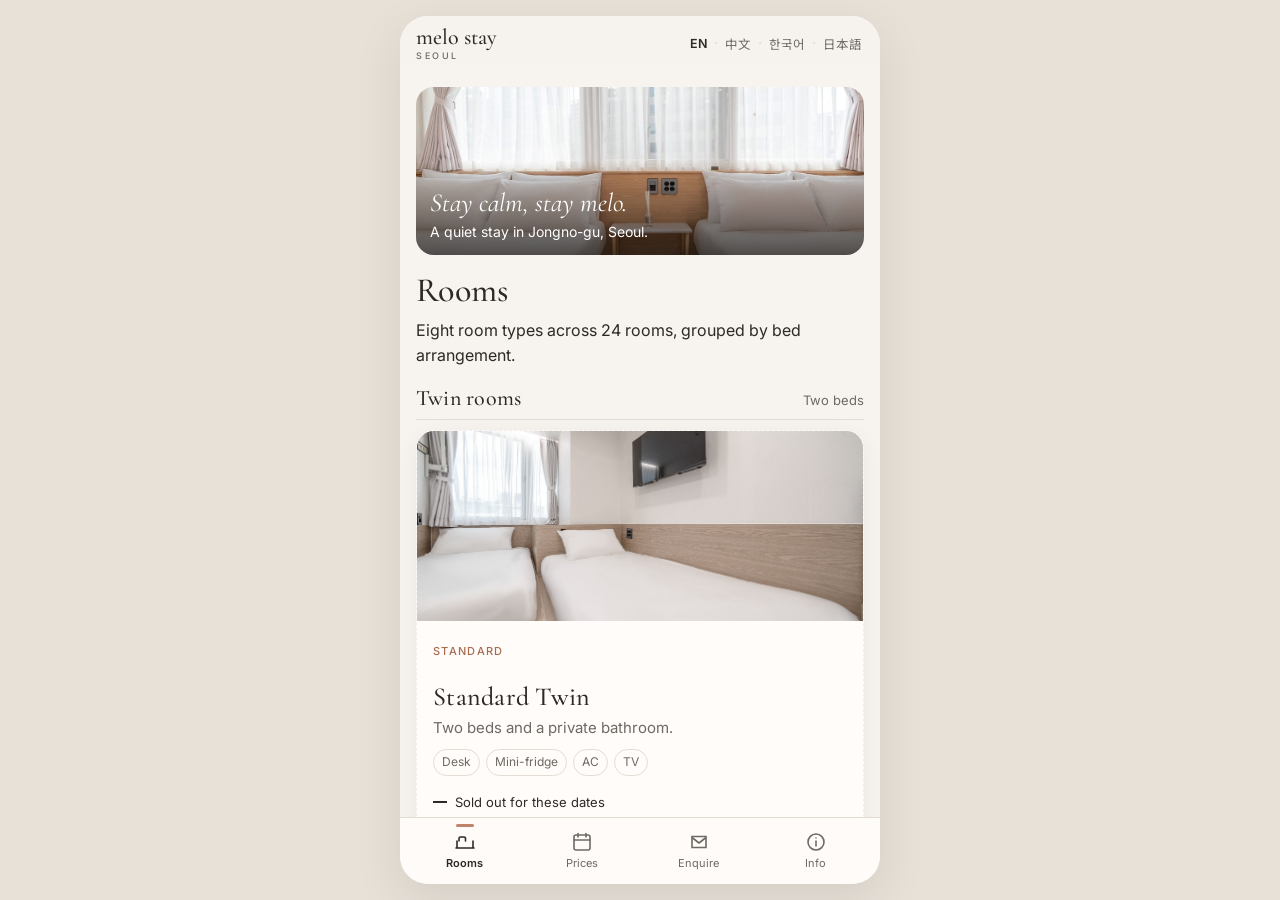
==== commit 004903dc: "Add the melo stay guest and owner app Host a mobile PWA at /app/ that reads the existing prices.json" ====
--- a/app/index.html
+++ b/app/index.html
@@ -1,1151 +1,31 @@
 <!DOCTYPE html>
 <html lang="en">
 <head>
-<meta charset="UTF-8">
+<meta charset="utf-8">
 <meta name="viewport" content="width=device-width, initial-scale=1, viewport-fit=cover">
 <meta name="theme-color" content="#F7F3EE">
-<meta name="description" content="A quiet stay in Jongno-gu, Seoul. Rooms, prices and enquiries for melo stay.">
+<meta name="description" content="melo stay — a quiet stay in Jongno-gu, Seoul. 24 private rooms.">
 <meta name="apple-mobile-web-app-capable" content="yes">
 <meta name="mobile-web-app-capable" content="yes">
 <meta name="apple-mobile-web-app-status-bar-style" content="default">
 <meta name="apple-mobile-web-app-title" content="melo stay">
 <title>melo stay</title>
-<link rel="canonical" href="https://melostay.com/app/">
 <link rel="manifest" href="/app/manifest.json">
-<link rel="icon" href="/app/icons/icon-192.png" type="image/png">
+<link rel="icon" href="/app/icons/favicon-32.png" sizes="32x32" type="image/png">
 <link rel="apple-touch-icon" href="/app/icons/apple-touch-icon.png">
 <link rel="preconnect" href="https://fonts.googleapis.com">
 <link rel="preconnect" href="https://fonts.gstatic.com" crossorigin>
-<link href="https://fonts.googleapis.com/css2?family=Cormorant+Garamond:ital,wght@0,400;0,500;0,600;1,400;1,500&family=Noto+Serif+KR:wght@400;500;600&family=Noto+Serif+SC:wght@400;500;600&family=Inter:wght@400;500;600&family=Noto+Sans+KR:wght@300;400;500;600&family=Noto+Sans+SC:wght@300;400;500;600&family=Noto+Serif+JP:wght@400;500;600&family=Noto+Sans+JP:wght@300;400;500;600&display=swap" rel="stylesheet">
-<style>
-  :root{
-    --bg:#F7F3EE;
-    --bg-warm:#EFE8E0;
-    --paper:#FFFCFA;
-    --ink:#2C2926;
-    --ink-soft:#6E6963;
-    --ink-faint:#9A948C;
-    --line:#E4DCD3;
-    --accent:#C0846A;
-    --accent-dark:#A86B52;
-    --accent-soft:#F3E6DF;
-    --shadow:0 16px 48px rgba(44,41,38,0.10);
-    --shadow-soft:0 6px 24px rgba(44,41,38,0.06);
-    --serif:'Cormorant Garamond','Noto Serif SC','Noto Serif KR','Noto Serif JP',Georgia,serif;
-    --sans:'Inter','Noto Sans SC','Noto Sans KR','Noto Sans JP',sans-serif;
-    --ease:cubic-bezier(0.22,1,0.36,1);
-  }
-  *{box-sizing:border-box;}
-  html,body{margin:0;height:100%;}
-  html{-webkit-text-size-adjust:100%;}
-  body{
-    font-family:var(--sans);
-    background:#E8E1D8;
-    color:var(--ink);
-    line-height:1.55;
-    -webkit-font-smoothing:antialiased;
-  }
-  button,input,select,textarea{font-family:inherit;color:inherit;}
-  a{color:inherit;text-decoration:none;}
-  img{max-width:100%;display:block;}
-  h1,h2,h3,.wordmark{font-family:var(--serif);font-weight:500;letter-spacing:0.01em;line-height:1.15;}
-  :focus{outline:none;}
-  :focus-visible{outline:2px solid var(--accent-dark);outline-offset:2px;}
-  button{cursor:pointer;-webkit-tap-highlight-color:transparent;}
-
-  .app{
-    max-width:480px;
-    margin:0 auto;
-    height:100%;
-    height:100dvh;
-    display:flex;
-    flex-direction:column;
-    background:var(--bg);
-    position:relative;
-  }
-  header{
-    flex:none;
-    padding:calc(12px + env(safe-area-inset-top)) 16px 12px;
-    background:rgba(247,243,238,0.94);
-    backdrop-filter:blur(14px);
-    -webkit-backdrop-filter:blur(14px);
-    border-bottom:1px solid var(--line);
-    z-index:5;
-  }
-  .toprow{display:flex;align-items:center;justify-content:space-between;gap:8px;flex-wrap:wrap;}
-  .wordmark{font-size:26px;line-height:1;color:var(--ink);}
-  .wordmark span{
-    display:block;font-family:var(--sans);font-size:9px;font-weight:500;
-    letter-spacing:0.28em;color:var(--ink-soft);margin-top:3px;
-  }
-  .lang-switch{display:inline-flex;align-items:center;flex-wrap:wrap;justify-content:flex-end;margin-left:auto;}
-  .lang-switch button{
-    background:none;border:none;color:var(--ink-soft);
-    font-size:12.5px;padding:6px 2px;letter-spacing:0.01em;
-  }
-  .lang-switch button[aria-pressed="true"]{color:var(--ink);font-weight:600;}
-  .lang-switch .dot{margin:0 5px;color:var(--line);user-select:none;}
-  .stay-chip{
-    display:block;width:100%;margin-top:10px;text-align:left;
-    background:var(--paper);border:1px solid var(--line);border-radius:999px;
-    padding:8px 14px;font-size:13px;color:var(--ink);
-    overflow:hidden;text-overflow:ellipsis;white-space:nowrap;
-  }
-  .stay-chip:active{background:var(--bg-warm);}
-
-  main{flex:1;overflow-y:auto;overflow-x:hidden;-webkit-overflow-scrolling:touch;overscroll-behavior-y:contain;}
-  .panel{padding:18px 16px 28px;animation:rise .32s var(--ease);}
-  .panel[hidden]{display:none !important;}
-  @keyframes rise{from{opacity:0;transform:translateY(8px);}to{opacity:1;transform:none;}}
-  @media (prefers-reduced-motion:reduce){
-    .panel{animation:none;}
-  }
-  .lead h2{font-size:34px;margin:0 0 6px;}
-  .lead p{margin:0 0 16px;color:var(--ink-soft);font-size:14.5px;}
-  .offline-note,.later-note,.date-note,.source-line{
-    margin:12px 16px;font-size:13px;line-height:1.5;color:var(--ink);
-    background:var(--accent-soft);border-left:3px solid var(--accent-dark);
-    padding:8px 12px;border-radius:8px;
-  }
-  .source-line{background:transparent;border-left-color:var(--line);color:var(--ink-soft);}
-  .panel .source-line,.date-card .later-note,.date-card .source-line{margin:0;}
-  .price-ota{
-    text-decoration:line-through;text-decoration-thickness:1px;text-decoration-color:var(--ink-soft);
-    color:var(--ink-soft);font-size:0.88em;font-weight:400;margin-right:0.35em;
-  }
-
-  .group{margin-top:8px;}
-  .group-head{display:flex;justify-content:space-between;align-items:baseline;gap:12px;margin:14px 2px 10px;}
-  .group-head h3{margin:0;font-size:26px;}
-  .group-head span{font-size:13px;color:var(--ink-soft);}
-  .room-card{
-    background:var(--paper);
-    border:1px solid rgba(44,41,38,0.06);
-    border-radius:18px;
-    overflow:hidden;
-    box-shadow:var(--shadow-soft);
-    margin-bottom:16px;
-  }
-  .room-photo{background:var(--bg-warm);}
-  .room-photo img,.gallery img{width:100%;height:220px;object-fit:cover;background:var(--bg-warm);}
-  .room-card.is-sold .room-photo img{opacity:0.55;}
-  .room-body{padding:14px 16px 4px;}
-  .room-foot{padding:0 16px 14px;}
-  .tier{
-    display:inline-block;font-size:11px;letter-spacing:0.12em;text-transform:uppercase;
-    color:var(--accent-dark);font-weight:500;
-  }
-  .room-body h4,.price-row h4{font-family:var(--serif);font-size:24px;font-weight:500;margin:2px 0 6px;}
-  .room-desc{margin:0 0 8px;font-size:13.5px;color:var(--ink-soft);}
-  .facts{display:flex;flex-wrap:wrap;gap:4px 0;font-size:12px;color:var(--ink-soft);}
-  .facts span:not(:last-child)::after{content:"·";margin:0 6px;color:var(--accent);}
-  .price{margin-top:10px;}
-  .price-line{margin:0;font-size:17px;font-weight:500;letter-spacing:0.01em;font-variant-numeric:tabular-nums;line-height:1.35;}
-  .price-total,.price-note{margin:2px 0 0;font-size:13px;color:var(--ink-soft);font-weight:400;}
-  .sold-label{margin:0;font-size:14px;color:var(--ink-soft);}
-  .few-left{
-    display:inline-block;margin-top:6px;font-size:12px;color:var(--ink);
-    background:var(--bg-warm);border:1px solid var(--line);border-radius:999px;padding:2px 8px;
-  }
-  .text-link{
-    background:none;border:none;padding:0;margin-top:4px;
-    color:var(--ink);border-bottom:1px solid currentColor;font-size:14px;
-  }
-  .room-actions{display:flex;align-items:center;justify-content:space-between;gap:10px;margin-top:12px;}
-  .view-more{font-size:13px;border-bottom:1px solid var(--ink);padding-bottom:1px;}
-  .room-cta,.btn-ink,.btn-map{
-    display:inline-flex;align-items:center;justify-content:center;
-    background:var(--ink);color:var(--bg);border:none;
-    font-size:13.5px;font-weight:500;letter-spacing:0.02em;
-    padding:10px 14px;border-radius:999px;min-height:44px;
-  }
-  .room-cta[hidden]{display:none;}
-  .btn-ink,.btn-map{width:100%;font-size:15px;margin-top:8px;}
-  .btn-map{margin:8px 0 16px;}
-
-  .date-card{
-    background:var(--paper);
-    border:1px solid rgba(44,41,38,0.06);
-    border-radius:18px;
-    box-shadow:var(--shadow-soft);
-    padding:14px;
-    display:grid;
-    grid-template-columns:1fr 1fr;
-    gap:10px 12px;
-    margin-bottom:8px;
-  }
-  .date-field{display:flex;flex-direction:column;gap:6px;min-width:0;}
-  .date-field.guests-field,.date-card .date-note,.date-card .later-note,.date-card .source-line,.date-meta{grid-column:1 / -1;}
-  .date-field span, .enquiry-form label > span{
-    font-size:11px;letter-spacing:0.1em;text-transform:uppercase;color:var(--ink-soft);font-weight:500;
-  }
-  .date-field input,.date-field select,.enquiry-form input,.enquiry-form select,.enquiry-form textarea{
-    font-size:16px;background:var(--bg);border:1px solid var(--line);border-radius:10px;
-    padding:10px 12px;min-height:46px;width:100%;color-scheme:light;
-  }
-  .date-field input:focus,.date-field select:focus,.enquiry-form input:focus,.enquiry-form select:focus,.enquiry-form textarea:focus{
-    outline:none;border-color:var(--accent-dark);
-  }
-  .date-meta{display:flex;align-items:center;justify-content:space-between;gap:10px;min-height:24px;}
-  .date-nights{font-size:13px;color:var(--ink-soft);}
-  .date-clear{background:none;border:none;padding:0;font-size:13px;color:var(--ink);border-bottom:1px solid transparent;}
-  .date-clear:hover,.date-clear:focus-visible{border-bottom-color:var(--ink);}
-  .date-card .date-note,.date-card .later-note,.date-card .source-line{margin:0;}
-  .price-row{padding:14px 0;border-bottom:1px solid var(--line);}
-  .price-hit{display:flex;gap:12px;color:inherit;align-items:flex-start;}
-  .price-hit img{width:84px;height:84px;object-fit:cover;border-radius:12px;flex:none;background:var(--bg-warm);}
-  .price-row.is-sold .price-hit img{opacity:0.55;}
-  .price-copy{min-width:0;}
-  .price-row h4{font-size:22px;margin:0;}
-  .price-row .room-desc{margin:2px 0 0;}
-  .price-row .price{margin:8px 0 0 96px;}
-
-  .enquiry-form{display:flex;flex-direction:column;gap:14px;}
-  .enquiry-form label{display:flex;flex-direction:column;gap:7px;}
-  .enquiry-form textarea{min-height:140px;resize:vertical;}
-  .enquiry-status{font-size:14px;min-height:20px;margin:0;}
-  .enquiry-status.success,.enquiry-status.error{
-    color:var(--ink);background:var(--paper);border:1px solid var(--line);
-    border-left:3px solid var(--ink);border-radius:10px;padding:10px 12px;
-  }
-  .enquiry-status.success{border-left-color:var(--accent-dark);}
-  .enquiry-status.success::before{content:"✓ ";font-weight:600;}
-  .enquiry-status.error::before{content:"! ";font-weight:600;}
-  .contact-line{display:flex;flex-direction:column;gap:4px;margin:8px 0 16px;}
-  .contact-line a{font-size:16px;border-bottom:1px solid var(--ink);width:fit-content;padding:4px 0;}
-  .ota-label{margin:22px 0 8px;font-size:11px;letter-spacing:0.14em;text-transform:uppercase;color:var(--ink-soft);font-weight:500;}
-  .ota-links{display:flex;flex-wrap:wrap;gap:8px;}
-  .ota-link{
-    display:inline-flex;align-items:center;min-height:40px;padding:8px 14px;border-radius:999px;
-    border:1px solid var(--line);background:var(--paper);font-size:14px;
-  }
-
-  .addr{font-size:16px;margin:0 0 4px;}
-  .time-grid{display:grid;grid-template-columns:1fr 1fr;gap:10px;margin:8px 0 16px;}
-  .time-card{
-    background:var(--paper);border:1px solid rgba(44,41,38,0.06);border-radius:16px;padding:14px;
-  }
-  .time-card h3{margin:0;font-family:var(--sans);font-size:11px;letter-spacing:0.12em;text-transform:uppercase;color:var(--ink-soft);font-weight:500;}
-  .know-time{font-family:var(--serif);font-size:36px;margin:8px 0 4px;line-height:1;}
-  .time-card p{margin:0;font-size:13px;color:var(--ink-soft);}
-  .info-list{list-style:none;margin:0 0 16px;padding:0;}
-  .info-list li{display:flex;justify-content:space-between;gap:12px;padding:12px 0;border-bottom:1px solid var(--line);font-size:15px;}
-  .info-list li span:first-child{color:var(--ink-soft);}
-  .info-note{margin:0 0 10px;font-size:14.5px;color:var(--ink-soft);}
-  .exterior{border-radius:16px;margin:8px 0 16px;width:100%;height:200px;object-fit:cover;background:var(--bg-warm);}
-  .full-site{display:inline-block;margin-top:4px;border-bottom:1px solid var(--ink);font-size:15px;padding-bottom:1px;}
-
-  .back{
-    background:none;border:none;color:var(--ink);font-size:15px;
-    padding:14px 16px 0;min-height:44px;
-  }
-  #panel-room{padding:0 0 28px;}
-  .gallery-wrap{position:relative;background:var(--bg-warm);}
-  .gal-btn{
-    position:absolute;top:50%;transform:translateY(-50%);
-    width:36px;height:36px;border-radius:50%;border:none;
-    background:rgba(255,252,250,0.92);color:var(--ink);font-size:22px;line-height:1;
-  }
-  .gal-btn.prev{left:10px;}
-  .gal-btn.next{right:10px;}
-  .gallery{
-    display:flex;overflow-x:auto;scroll-snap-type:x mandatory;scrollbar-width:none;
-    background:var(--bg-warm);
-  }
-  .gallery::-webkit-scrollbar{display:none;}
-  .gallery img{flex:0 0 100%;scroll-snap-align:center;height:260px;}
-  .gallery-count{margin:8px 16px 0;font-size:12px;color:var(--ink-soft);font-variant-numeric:tabular-nums;}
-  .detail-body{padding:8px 16px 0;}
-  .detail-body h2{font-size:34px;margin:4px 0;}
-  .detail-body .sub{margin:0 0 12px;color:var(--ink-soft);}
-  .detail-body p{margin:0 0 10px;font-size:15px;}
-  .facts-list{list-style:none;margin:8px 0 16px;padding:0;}
-  .facts-list li{display:flex;justify-content:space-between;gap:16px;padding:10px 0;border-bottom:1px solid var(--line);font-size:14.5px;}
-  .facts-list li span:first-child{color:var(--ink-soft);}
-  .facts-title{margin:16px 0 0;font-family:var(--sans);font-size:11px;letter-spacing:0.12em;text-transform:uppercase;color:var(--ink-soft);font-weight:500;}
-
-  .tabbar{
-    flex:none;
-    display:grid;
-    grid-template-columns:repeat(4,1fr);
-    background:rgba(255,252,250,0.96);
-    border-top:1px solid var(--line);
-    padding-bottom:env(safe-area-inset-bottom);
-    backdrop-filter:blur(14px);
-    -webkit-backdrop-filter:blur(14px);
-  }
-  .tabbar button{
-    appearance:none;background:none;border:none;color:var(--ink-faint);
-    font-size:11px;letter-spacing:0.01em;
-    display:flex;flex-direction:column;align-items:center;justify-content:center;gap:3px;
-    min-height:58px;padding:8px 2px 10px;
-    box-shadow:inset 0 2px 0 transparent;
-  }
-  .tabbar button[aria-current="page"]{color:var(--ink);font-weight:600;box-shadow:inset 0 2px 0 var(--accent);}
-  .tabbar svg{width:22px;height:22px;}
-  .noscript{padding:24px 16px;font-size:15px;}
-  .h-captcha{min-height:0;}
-</style>
+<link href="https://fonts.googleapis.com/css2?family=Cormorant+Garamond:ital,wght@0,500;0,600;1,500&family=Inter:wght@400;500;600&family=Noto+Sans+JP:wght@400;500;600&family=Noto+Sans+KR:wght@400;500;600&family=Noto+Sans+SC:wght@400;500;600&family=Noto+Serif+JP:wght@500;600&family=Noto+Serif+KR:wght@500;600&family=Noto+Serif+SC:wght@500;600&display=swap" rel="stylesheet">
+<link rel="stylesheet" href="/app/css/app.css">
 </head>
 <body>
-<div class="app">
-  <header>
-    <div class="toprow">
-      <a class="wordmark" href="#rooms">melo stay<span>SEOUL</span></a>
-      <div class="lang-switch" role="group" aria-label="Language">
-        <button type="button" data-lang="en" aria-pressed="true">EN</button>
-        <span class="dot" aria-hidden="true">·</span>
-        <button type="button" data-lang="zh">中文</button>
-        <span class="dot" aria-hidden="true">·</span>
-        <button type="button" data-lang="ko">한국어</button>
-        <span class="dot" aria-hidden="true">·</span>
-        <button type="button" data-lang="ja">日本語</button>
-      </div>
-    </div>
-    <button type="button" class="stay-chip" id="stayChip" data-go="prices"></button>
-  </header>
-
-  <main id="main">
-    <p class="offline-note" id="offlineNote" hidden data-i18n="offline_note">You are offline. Saved pages still open; prices refresh when you are back online.</p>
-
-    <section class="panel" id="panel-rooms" aria-labelledby="roomsHeading">
-      <div class="lead">
-        <h2 id="roomsHeading" data-i18n="rooms_h2">Rooms</h2>
-        <p data-i18n="rooms_p">Eight room types across 24 rooms, grouped by bed arrangement.</p>
-        <p class="source-line" id="roomsSource" hidden></p>
-      </div>
-      <div id="roomList"></div>
-    </section>
-
-    <section class="panel" id="panel-prices" hidden aria-labelledby="pricesHeading">
-      <div class="lead">
-        <h2 id="pricesHeading" data-i18n="tab_prices">Prices</h2>
-        <p data-i18n="date_note">Prices are shown for the next two weeks and update twice a day. Availability may change, so please enquire to confirm your dates.</p>
-      </div>
-      <form id="dateBar" autocomplete="off">
-        <div class="date-card">
-          <label class="date-field">
-            <span data-i18n="dates_checkin">Check-in</span>
-            <input type="date" id="checkinInput" name="checkin">
-          </label>
-          <label class="date-field">
-            <span data-i18n="dates_checkout">Check-out</span>
-            <input type="date" id="checkoutInput" name="checkout">
-          </label>
-          <label class="date-field guests-field">
-            <span data-i18n="dates_guests">Guests</span>
-            <select id="guestsInput" name="guests">
-              <option value="1">1</option>
-              <option value="2" selected>2</option>
-              <option value="3">3</option>
-              <option value="4">4</option>
-            </select>
-          </label>
-          <div class="date-meta">
-            <span class="date-nights" id="dateNights"></span>
-            <button type="button" class="date-clear" id="dateClear" hidden data-i18n="dates_clear">Clear dates</button>
-          </div>
-          <p class="source-line" id="priceSource" hidden></p>
-          <p class="later-note" id="laterNote" hidden></p>
-        </div>
-      </form>
-      <div id="priceList"></div>
-    </section>
-
-    <section class="panel" id="panel-enquire" hidden aria-labelledby="enquireHeading">
-      <div class="lead">
-        <h2 id="enquireHeading" data-i18n="book_h2">Book direct</h2>
-        <p data-i18n="book_p">Write or call and we will help you choose a room. There are no booking fees.</p>
-      </div>
-      <div class="contact-line">
-        <a href="mailto:melostayseoul@gmail.com">melostayseoul@gmail.com</a>
-        <a href="tel:+821040938977">+82-10-4093-8977</a>
-      </div>
-      <h3 data-i18n="enquiry_h2" style="font-family:var(--serif);font-size:28px;font-weight:500;margin:0 0 6px;">Send an enquiry</h3>
-      <p class="info-note" data-i18n="enquiry_p">Please include your dates, room type and number of guests. We usually reply by email within a day.</p>
-      <form class="enquiry-form" id="enquiryForm" action="https://api.web3forms.com/submit" method="POST">
-        <label>
-          <span data-i18n="select_room">Room</span>
-          <select id="enquireRoom"></select>
-        </label>
-        <label>
-          <span data-i18n="enquiry_name">Name</span>
-          <input type="text" name="name" autocomplete="name" required>
-        </label>
-        <label>
-          <span data-i18n="enquiry_email">Email</span>
-          <input type="email" name="email" autocomplete="email" required>
-        </label>
-        <label>
-          <span data-i18n="enquiry_message">Message</span>
-          <textarea name="message" rows="5" required></textarea>
-        </label>
-        <input type="hidden" name="access_key" value="472101d0-52b1-4194-8914-5f1c5a3aef70">
-        <input type="hidden" name="subject" value="New enquiry from melo stay app">
-        <input type="hidden" name="check_in" id="fieldCheckin" value="">
-        <input type="hidden" name="check_out" id="fieldCheckout" value="">
-        <input type="hidden" name="guests" id="fieldGuests" value="">
-        <input type="hidden" name="room" id="fieldRoom" value="">
-        <input type="checkbox" name="botcheck" style="display:none" tabindex="-1" autocomplete="off">
-        <div class="h-captcha" data-captcha="true"></div>
-        <button type="submit" class="btn-ink" id="enquirySubmit"><span data-i18n="enquiry_send">Send enquiry</span></button>
-        <p class="enquiry-status" id="enquiryStatus" role="status"></p>
-      </form>
-      <h4 class="ota-label" data-i18n="ota_label">Also available on</h4>
-      <div class="ota-links">
-        <a class="ota-link" href="https://www.booking.com/Share-TuDoV9h" target="_blank" rel="noopener">Booking.com</a>
-        <a class="ota-link" href="https://www.trip.com/w/1slD11jXSW2" target="_blank" rel="noopener">Trip.com</a>
-        <a class="ota-link" href="https://www.agoda.com/melo-stay-seoul-h96011950/hotel/seoul-kr.html" target="_blank" rel="noopener">Agoda</a>
-      </div>
-    </section>
-
-    <section class="panel" id="panel-info" hidden aria-labelledby="infoHeading">
-      <div class="lead">
-        <h2 id="infoHeading" data-i18n="find_h2">Location</h2>
-        <p data-i18n="find_p">In Jongno-gu, a short walk from Dongdaemun and Dongmyo stations.</p>
-      </div>
-      <p class="addr" data-i18n="footer_address">325 Jong-ro, 5th–6th Fl, Changsin Glass Tower, Jongno-gu, Seoul</p>
-      <a class="btn-map" id="mapLink" href="https://www.google.com/maps/search/?api=1&amp;query=Melo+Stay+325+Jong-ro+Jongno-gu+Seoul" target="_blank" rel="noopener" data-i18n="open_map">Open in Maps</a>
-      <div class="time-grid">
-        <div class="time-card">
-          <h3 data-i18n="loc_checkin_l">Check-in</h3>
-          <div class="know-time">15:00</div>
-          <p data-i18n="footer_checkin">Check-in 15:00–22:00</p>
-        </div>
-        <div class="time-card">
-          <h3 data-i18n="loc_checkout_l">Check-out</h3>
-          <div class="know-time">11:00</div>
-          <p data-i18n="footer_checkout">Check-out before 11:00</p>
-        </div>
-      </div>
-      <div class="contact-line">
-        <a href="mailto:melostayseoul@gmail.com">melostayseoul@gmail.com</a>
-        <a href="tel:+821040938977">+82-10-4093-8977</a>
-      </div>
-      <ul class="info-list">
-        <li><span data-i18n="loc_ddm_l">Dongdaemun Station</span><span data-i18n="loc_ddm_v">~5 min walk</span></li>
-        <li><span data-i18n="loc_dm_l">Dongmyo Station</span><span data-i18n="loc_dm_v">~3 min walk</span></li>
-      </ul>
-      <p class="info-note" data-i18n="amenity_5_p">Luggage can be left before check-in or after check-out.</p>
-      <p class="info-note" data-i18n="amenity_4_p">Rooms are entered with a digital keycard, at any hour.</p>
-      <h3 style="font-family:var(--serif);font-size:26px;margin:18px 0 6px;" data-i18n="rules_h">House rules</h3>
-      <p class="info-note" data-i18n="rules_p">Please ask us about house rules when you enquire.</p>
-      <img class="exterior" id="exteriorImg" src="/images/general/exterior.jpg" alt="Changsin Glass Tower, the building that houses melo stay, on Jong-ro">
-      <a class="full-site" href="/" data-i18n="full_site">Full website</a>
-    </section>
-
-    <section class="panel" id="panel-room" hidden>
-      <button type="button" class="back" id="roomBack"><span aria-hidden="true">← </span><span data-i18n="back">Back</span></button>
-      <div id="roomDetail"></div>
-    </section>
-  </main>
-
-  <nav class="tabbar" aria-label="Sections">
-    <button type="button" data-tab="rooms">
-      <svg viewBox="0 0 24 24" aria-hidden="true"><path fill="none" stroke="currentColor" stroke-width="1.6" stroke-linecap="round" stroke-linejoin="round" d="M3 18V9.5A2.5 2.5 0 0 1 5.5 7H9a2 2 0 0 1 2 2v4h10v5"/><path fill="none" stroke="currentColor" stroke-width="1.6" stroke-linecap="round" d="M3 14h18"/></svg>
-      <span data-i18n="tab_rooms">Rooms</span>
-    </button>
-    <button type="button" data-tab="prices">
-      <svg viewBox="0 0 24 24" aria-hidden="true"><rect x="4" y="5" width="16" height="15" rx="2" fill="none" stroke="currentColor" stroke-width="1.6"/><path fill="none" stroke="currentColor" stroke-width="1.6" stroke-linecap="round" d="M8 3.5v3M16 3.5v3M4 10h16"/></svg>
-      <span data-i18n="tab_prices">Prices</span>
-    </button>
-    <button type="button" data-tab="enquire">
-      <svg viewBox="0 0 24 24" aria-hidden="true"><path fill="none" stroke="currentColor" stroke-width="1.6" stroke-linejoin="round" d="M5 6h14v9H8l-3 3V6z"/></svg>
-      <span data-i18n="tab_enquire">Enquire</span>
-    </button>
-    <button type="button" data-tab="info">
-      <svg viewBox="0 0 24 24" aria-hidden="true"><circle cx="12" cy="12" r="8" fill="none" stroke="currentColor" stroke-width="1.6"/><path fill="none" stroke="currentColor" stroke-width="1.6" stroke-linecap="round" d="M12 11v5M12 8h.01"/></svg>
-      <span data-i18n="tab_info">Info</span>
-    </button>
-  </nav>
+<div class="phone">
+  <header class="topbar" id="topbar"></header>
+  <main id="main"><p class="loading">melo stay</p></main>
+  <nav class="tabbar" id="tabbar" aria-label="Sections"></nav>
 </div>
-<noscript>
-  <p class="noscript">melo stay needs JavaScript for the guest app. <a href="/">Continue on the website</a>, email melostayseoul@gmail.com, or call +82-10-4093-8977.</p>
-</noscript>
-<script src="/app/copy.js"></script>
-<script>
-(function () {
-  const I18N = window.MELO_COPY.i18n;
-  const ROOMS = window.MELO_COPY.rooms;
-  const APP_I18N = {
-    en: {
-      tab_rooms:'Rooms', tab_prices:'Prices', tab_enquire:'Enquire', tab_info:'Info',
-      back:'Back', open_map:'Open in Maps', full_site:'Full website',
-      select_room:'Room', room_any:'No room chosen yet',
-      prices_later:'These dates sit outside the two weeks we publish prices for. Send an enquiry and we will confirm the rate.',
-      enquiry_placeholder:'Dates, room type and number of guests.',
-      offline_note:'You are offline. Saved pages still open; prices refresh when you are back online.',
-      guest_one:'1 guest', guest_many:'{n} guests',
-      price_total_one:'{ota}{price} total',
-      price_source:'These are the Booking.com rates, shown as they are.',
-      prev_photo:'Previous photo', next_photo:'Next photo',
-      nav_sections:'Sections',
-      exterior_alt:'Changsin Glass Tower, the building that houses melo stay, on Jong-ro'
-    },
-    zh: {
-      tab_rooms:'客房', tab_prices:'房价', tab_enquire:'咨询', tab_info:'须知',
-      back:'返回', open_map:'在地图中打开', full_site:'完整网页',
-      select_room:'房型', room_any:'尚未选择房型',
-      prices_later:'所选日期不在目前公布房价的两周之内。请发送咨询，我们会为您确认价格。',
-      enquiry_placeholder:'入住日期、房型与人数。',
-      offline_note:'当前处于离线状态。已打开的页面仍可查看，房价会在恢复联网后更新。',
-      guest_one:'1位', guest_many:'{n}位',
-      price_total_one:'合计 {ota}{price}',
-      price_source:'这里显示的是 Booking.com 上的房价，金额不做改动。',
-      prev_photo:'上一张', next_photo:'下一张',
-      nav_sections:'页面',
-      exterior_alt:'钟路上的昌信玻璃塔，melo stay 所在的大楼'
-    },
-    ko: {
-      tab_rooms:'객실', tab_prices:'요금', tab_enquire:'문의', tab_info:'안내',
-      back:'뒤로', open_map:'지도에서 열기', full_site:'전체 웹사이트',
-      select_room:'객실', room_any:'객실을 아직 고르지 않았습니다',
-      prices_later:'선택하신 날짜는 요금을 올려 둔 2주 범위 밖입니다. 문의를 보내 주시면 요금을 확인해 드리겠습니다.',
-      enquiry_placeholder:'투숙 날짜, 객실 타입, 인원.',
-      offline_note:'오프라인 상태입니다. 열어 둔 화면은 그대로 볼 수 있고, 요금은 다시 연결되면 갱신됩니다.',
-      guest_one:'1명', guest_many:'{n}명',
-      price_total_one:'합계 {ota}{price}',
-      price_source:'Booking.com에 나온 요금을 그대로 보여 드립니다.',
-      prev_photo:'이전 사진', next_photo:'다음 사진',
-      nav_sections:'메뉴',
-      exterior_alt:'종로에 있는 창신글라스타워, melo stay가 있는 건물'
-    },
-    ja: {
-      tab_rooms:'客室', tab_prices:'料金', tab_enquire:'問合せ', tab_info:'案内',
-      back:'戻る', open_map:'地図で開く', full_site:'ウェブサイト',
-      select_room:'客室', room_any:'客室はまだ選ばれていません',
-      prices_later:'ご選択の日程は、料金を掲載している2週間の範囲外です。お問い合わせいただければ、料金を確認いたします。',
-      enquiry_placeholder:'日程、客室タイプ、人数。',
-      offline_note:'オフラインです。開いている画面はそのままご覧いただけます。料金はオンラインに戻ると更新されます。',
-      guest_one:'1名', guest_many:'{n}名',
-      price_total_one:'合計 {ota}{price}',
-      price_source:'Booking.comの料金を、そのまま表示しています。',
-      prev_photo:'前の写真', next_photo:'次の写真',
-      nav_sections:'メニュー',
-      exterior_alt:'鍾路沿いの昌信ガラスタワー。melo stayが入っている建物です'
-    }
-  };
-  Object.keys(APP_I18N).forEach((lang) => {
-    if (I18N[lang]) Object.assign(I18N[lang], APP_I18N[lang]);
-  });
-
-  const ROOM_ORDER = [
-    { title:'group_twin_h', sub:'group_twin_s', keys:['str','suptr','dctr'] },
-    { title:'group_double_h', sub:'group_double_s', keys:['edr','sdr','supdr'] },
-    { title:'group_family_h', sub:'group_family_s', keys:['ftr','dftr'] }
-  ];
-  const ALL_KEYS = ROOM_ORDER.reduce((acc, g) => acc.concat(g.keys), []);
-  const CARD_BLURB = {
-    str:'room_str_card', suptr:'room_suptr_card', dctr:'room_dctr_card', edr:'room_edr_card',
-    sdr:'room_sdr_card', supdr:'room_supdr_card', ftr:'room_ftr_card', dftr:'room_dftr_card'
-  };
-  const ROOM_CAPACITY = {'Family Twin': 4, 'Deluxe Family Twin': 4};
-  const ROOM_NAME_BY_KEY = {
-    str:'Standard Twin', suptr:'Superior Twin', dctr:'Deluxe Corner Twin',
-    edr:'ECO Double', sdr:'Standard Double', supdr:'Superior Double',
-    ftr:'Family Twin', dftr:'Deluxe Family Twin'
-  };
-
-  let currentLang = 'en';
-  let roomPrices = null;
-  let enquireRoomKey = null;
-  let messageTouched = false;
-
-  const main = document.getElementById('main');
-  const checkinInput = document.getElementById('checkinInput');
-  const checkoutInput = document.getElementById('checkoutInput');
-  const guestsInput = document.getElementById('guestsInput');
-  const enquiryForm = document.getElementById('enquiryForm');
-  const enquiryMessage = enquiryForm.querySelector('textarea[name="message"]');
-  const enquireSelect = document.getElementById('enquireRoom');
-
-  function t(key, vars) {
-    const dict = I18N[currentLang] || I18N.en;
-    let value = dict[key];
-    if (value === undefined) value = (I18N.en && I18N.en[key]) || '';
-    if (vars) {
-      Object.keys(vars).forEach((k) => {
-        value = String(value).split('{' + k + '}').join(vars[k]);
-      });
-    }
-    return value;
-  }
-  function esc(s) {
-    return String(s == null ? '' : s).replace(/[&<>"']/g, (c) => ({
-      '&':'&amp;', '<':'&lt;', '>':'&gt;', '"':'&quot;', "'":'&#39;'
-    }[c]));
-  }
-  function pad2(n) { return String(n).padStart(2, '0'); }
-  function toISODate(d) {
-    return d.getFullYear() + '-' + pad2(d.getMonth() + 1) + '-' + pad2(d.getDate());
-  }
-  function parseISODate(s) {
-    const m = /^(\d{4})-(\d{2})-(\d{2})$/.exec(s || '');
-    if (!m) return null;
-    const d = new Date(Number(m[1]), Number(m[2]) - 1, Number(m[3]));
-    if (d.getFullYear() !== Number(m[1]) || d.getMonth() !== Number(m[2]) - 1 || d.getDate() !== Number(m[3])) return null;
-    return d;
-  }
-  function addDays(d, n) { return new Date(d.getFullYear(), d.getMonth(), d.getDate() + n); }
-  function todayISO() { return toISODate(new Date()); }
-  function formatDisplayDate(iso) {
-    const d = parseISODate(iso);
-    if (!d) return iso || '';
-    const y = d.getFullYear(), m = d.getMonth() + 1, day = d.getDate();
-    if (currentLang === 'zh' || currentLang === 'ja') return y + '年' + m + '月' + day + '日';
-    if (currentLang === 'ko') return y + '년 ' + m + '월 ' + day + '일';
-    const months = ['Jan','Feb','Mar','Apr','May','Jun','Jul','Aug','Sep','Oct','Nov','Dec'];
-    return day + ' ' + months[d.getMonth()] + ' ' + y;
-  }
-  function enumerateNights(checkin, checkout) {
-    const start = parseISODate(checkin);
-    const end = parseISODate(checkout);
-    if (!start || !end || end <= start) return [];
-    const nights = [];
-    for (let d = start; d < end; d = addDays(d, 1)) nights.push(toISODate(d));
-    return nights;
-  }
-  function getStayNights() { return enumerateNights(checkinInput.value, checkoutInput.value); }
-  function getGuests() {
-    const n = parseInt(guestsInput.value, 10);
-    return (n >= 1 && n <= 4) ? n : 2;
-  }
-  function guestsShort(n) {
-    return n === 1 ? t('guest_one') : t('guest_many', { n: String(n) });
-  }
-  function nightsLabel(n) {
-    if (n === 1) return t('dates_1_night');
-    if (n > 1) return t('dates_nights', { n: String(n) });
-    return '';
-  }
-  function roomCopy(key) {
-    const r = ROOMS[key];
-    return (r && (r[currentLang] || r.en)) || { name: key, tier:'', sub:'', description:'', description2:'', size:'', beds:'' };
-  }
-  function discountPct() {
-    const pct = roomPrices && roomPrices.discount_pct;
-    return pct != null ? Number(pct) : 0;
-  }
-  function directFromOta(ota) {
-    const pct = discountPct();
-    if (!pct) return Math.round(Number(ota));
-    return Math.floor((Number(ota) * (1 - pct / 100)) / 1000) * 1000;
-  }
-  function formatKrw(amount) {
-    return '₩' + Math.round(amount).toLocaleString('en-US');
-  }
-  function otaMark(amount) {
-    if (!discountPct()) return '';
-    return '<s class="price-ota">' + formatKrw(amount) + '</s>';
-  }
-  function roomNight(date, roomName) {
-    if (!roomPrices || !roomPrices.nights) return { missing: true };
-    if (!Object.prototype.hasOwnProperty.call(roomPrices.nights, date)) return { missing: true };
-    const rec = roomPrices.nights[date][roomName];
-    if (rec == null || rec.ota_krw == null) return { soldOut: true };
-    return { ota: rec.ota_krw, left: rec.left };
-  }
-  function isEnquireOnly(roomName) {
-    const rec = roomPrices && roomPrices.rooms && roomPrices.rooms[roomName];
-    return !!(rec && rec.enquire_only);
-  }
-  function dataNightDates() {
-    if (!roomPrices || !roomPrices.nights) return [];
-    return Object.keys(roomPrices.nights).sort();
-  }
-  function defaultCheckinISO() {
-    const today = todayISO();
-    const dates = dataNightDates();
-    if (!dates.length) return today;
-    if (dates.indexOf(today) !== -1) return today;
-    const upcoming = dates.find((d) => d >= today);
-    return upcoming || dates[dates.length - 1];
-  }
-  function lowestDirectPrice(roomName) {
-    if (!roomPrices || !roomPrices.nights) return null;
-    let low = null;
-    Object.keys(roomPrices.nights).forEach((date) => {
-      const rec = roomNight(date, roomName);
-      if (rec.ota == null) return;
-      const direct = directFromOta(rec.ota);
-      if (low == null || direct < low) low = direct;
-    });
-    return low;
-  }
-  function priceModel(roomKey) {
-    const roomName = ROOM_NAME_BY_KEY[roomKey] || roomKey;
-    const actionFor = (label) => ({ key: roomKey, label: label });
-    if (!roomPrices || !roomPrices.nights) {
-      return { state:'soon', lines:['<p class="sold-label">' + esc(t('price_soon')) + '</p>'], action:null };
-    }
-    if (isEnquireOnly(roomName)) {
-      return { state:'enquire', lines:['<p class="sold-label">' + esc(t('price_enquire')) + '</p>'], action:null };
-    }
-    const cap = ROOM_CAPACITY[roomName] || 2;
-    if (getGuests() > cap) {
-      return {
-        state:'enquire',
-        lines:['<p class="price-line">' + esc(t('price_capacity', { n: String(cap) })) + '</p>'],
-        action: actionFor(t('price_enquire'))
-      };
-    }
-    const nights = getStayNights();
-    const pct = discountPct();
-    if (!nights.length) {
-      const from = lowestDirectPrice(roomName);
-      if (from == null) return { state:'enquire', lines:['<p class="sold-label">' + esc(t('price_enquire')) + '</p>'], action:null };
-      return {
-        state:'set',
-        lines:['<p class="price-line">' + esc(t('price_from', { price: formatKrw(from) })) + '</p>'],
-        action:null
-      };
-    }
-    const reads = nights.map((date) => roomNight(date, roomName));
-    if (reads.some((r) => r.missing)) {
-      return { state:'enquire', lines:['<p class="sold-label">' + esc(t('price_enquire_dates')) + '</p>'], action:null };
-    }
-    if (reads.some((r) => r.soldOut)) {
-      return { state:'sold', lines:['<p class="sold-label">' + esc(t('price_sold')) + '</p>'], action:null };
-    }
-    const directs = reads.map((r) => directFromOta(r.ota));
-    const otas = reads.map((r) => Number(r.ota));
-    const total = directs.reduce((sum, n) => sum + n, 0);
-    const otaTotal = otas.reduce((sum, n) => sum + n, 0);
-    const lines = [];
-    if (directs.length === 1) {
-      lines.push('<p class="price-line">' + t('price_night', { ota: otaMark(otas[0]), price: formatKrw(directs[0]) }) + '</p>');
-      lines.push('<p class="price-total">' + t('price_total_one', { ota: otaMark(otaTotal), price: formatKrw(total) }) + '</p>');
-    } else {
-      const avg = Math.round(total / directs.length);
-      const otaAvg = Math.round(otaTotal / otas.length);
-      lines.push('<p class="price-line">' + t('price_avg', { ota: otaMark(otaAvg), avg: formatKrw(avg) }) + '</p>');
-      lines.push('<p class="price-total">' + t('price_total', { ota: otaMark(otaTotal), total: formatKrw(total), n: String(directs.length) }) + '</p>');
-    }
-    if (pct) lines.push('<p class="price-note">' + esc(t('price_note', { pct: String(pct) })) + '</p>');
-    if (reads.some((r) => r.left != null && r.left <= 2)) {
-      lines.push('<span class="few-left">' + esc(t('few_left')) + '</span>');
-    }
-    return { state:'set', lines: lines, action:null };
-  }
-  function linesHTML(model) { return model.lines.join(''); }
-  function fullHTML(model) {
-    const btn = model.action
-      ? '<button type="button" class="text-link" data-enquire-room="' + model.action.key + '">' + esc(model.action.label) + '</button>'
-      : '';
-    return linesHTML(model) + btn;
-  }
-
-  function applyTranslations() {
-    const dict = I18N[currentLang] || I18N.en;
-    document.querySelectorAll('[data-i18n]').forEach((el) => {
-      const key = el.getAttribute('data-i18n');
-      const value = dict[key] !== undefined ? dict[key] : I18N.en[key];
-      if (value !== undefined) el.innerHTML = value;
-    });
-    enquiryMessage.placeholder = t('enquiry_placeholder');
-    document.querySelector('.tabbar').setAttribute('aria-label', t('nav_sections'));
-    const img = document.getElementById('exteriorImg');
-    if (img) img.alt = t('exterior_alt');
-    document.querySelectorAll('.lang-switch button').forEach((btn) => {
-      const on = btn.dataset.lang === currentLang;
-      btn.setAttribute('aria-pressed', on ? 'true' : 'false');
-    });
-    const status = document.getElementById('enquiryStatus');
-    if (status.dataset.key) status.textContent = t(status.dataset.key);
-  }
-
-  function renderStayChip() {
-    const chip = document.getElementById('stayChip');
-    const nights = getStayNights();
-    if (!nights.length) {
-      chip.textContent = t('see_prices');
-      return;
-    }
-    chip.textContent = formatDisplayDate(checkinInput.value) + ' – ' + formatDisplayDate(checkoutInput.value) +
-      ' · ' + nightsLabel(nights.length) + ' · ' + guestsShort(getGuests());
-  }
-  function renderDateMeta() {
-    const nights = getStayNights();
-    document.getElementById('dateNights').textContent = nightsLabel(nights.length);
-    document.getElementById('dateClear').hidden = !(checkinInput.value || checkoutInput.value);
-    const today = todayISO();
-    checkinInput.min = today;
-    if (checkinInput.value && parseISODate(checkinInput.value)) {
-      checkoutInput.min = toISODate(addDays(parseISODate(checkinInput.value), 1));
-    } else {
-      const start = parseISODate(today);
-      checkoutInput.min = start ? toISODate(addDays(start, 1)) : '';
-    }
-    const later = document.getElementById('laterNote');
-    const outside = nights.length && roomPrices && nights.some((d) => !roomPrices.nights || !Object.prototype.hasOwnProperty.call(roomPrices.nights, d));
-    document.querySelectorAll('#priceSource, #roomsSource').forEach((source) => {
-      if (roomPrices && !discountPct()) {
-        source.hidden = false;
-        source.textContent = t('price_source');
-      } else {
-        source.hidden = true;
-        source.textContent = '';
-      }
-    });
-    if (outside) {
-      later.hidden = false;
-      later.textContent = t('prices_later');
-    } else {
-      later.hidden = true;
-      later.textContent = '';
-    }
-  }
-  function updatePriceSlots() {
-    document.querySelectorAll('[data-price-for]').forEach((el) => {
-      const key = el.dataset.priceFor;
-      const model = priceModel(key);
-      el.innerHTML = el.closest('a') ? linesHTML(model) : fullHTML(model);
-      const card = el.closest('.room-card, .price-row');
-      if (card) card.classList.toggle('is-sold', model.state === 'sold');
-      const cta = card && card.querySelector('.room-cta');
-      if (cta) {
-        cta.hidden = model.state === 'sold';
-        if (!cta.hidden) cta.textContent = model.state === 'enquire' ? t('price_enquire') : t('nav_book');
-      }
-    });
-  }
-  function cardHTML(key) {
-    const copy = roomCopy(key);
-    const folder = ROOMS[key].folder;
-    const model = priceModel(key);
-    const facts = ['fact_desk','fact_fridge','fact_ac','fact_tv'].map((k) => '<span>' + esc(t(k)) + '</span>').join('');
-    return '<article class="room-card' + (model.state === 'sold' ? ' is-sold' : '') + '">' +
-      '<a class="room-open" href="#room/' + key + '">' +
-        '<div class="room-photo"><img src="/images/rooms/' + folder + '/1.jpg" alt=""></div>' +
-        '<div class="room-body"><span class="tier">' + esc(copy.tier) + '</span>' +
-        '<h4>' + esc(copy.name) + '</h4>' +
-        '<p class="room-desc">' + esc(t(CARD_BLURB[key])) + '</p>' +
-        '<div class="facts">' + facts + '</div></div></a>' +
-      '<div class="room-foot"><div class="price" data-price-for="' + key + '">' + fullHTML(model) + '</div>' +
-      '<div class="room-actions"><a class="view-more" href="#room/' + key + '">' + esc(t('view_more')) + '</a>' +
-      '<button type="button" class="room-cta" data-enquire-room="' + key + '"' + (model.state === 'sold' ? ' hidden' : '') + '>' +
-      esc(model.state === 'enquire' ? t('price_enquire') : t('nav_book')) + '</button></div></div></article>';
-  }
-  function renderRooms() {
-    document.getElementById('roomList').innerHTML = ROOM_ORDER.map((g) =>
-      '<section class="group"><div class="group-head"><h3>' + esc(t(g.title)) + '</h3><span>' + esc(t(g.sub)) + '</span></div>' +
-      g.keys.map(cardHTML).join('') + '</section>'
-    ).join('');
-  }
-  function renderPriceRows() {
-    document.getElementById('priceList').innerHTML = ALL_KEYS.map((key) => {
-      const copy = roomCopy(key);
-      const model = priceModel(key);
-      return '<article class="price-row' + (model.state === 'sold' ? ' is-sold' : '') + '">' +
-        '<a class="price-hit" href="#room/' + key + '">' +
-        '<img src="/images/rooms/' + ROOMS[key].folder + '/1.jpg" alt="">' +
-        '<div class="price-copy"><span class="tier">' + esc(copy.tier) + '</span><h4>' + esc(copy.name) + '</h4>' +
-        '<p class="room-desc">' + esc(copy.sub) + '</p>' +
-        '<div class="price" data-price-for="' + key + '">' + linesHTML(model) + '</div></div></a></article>';
-    }).join('');
-  }
-  function renderDetail(key) {
-    const r = ROOMS[key];
-    const copy = roomCopy(key);
-    const model = priceModel(key);
-    let photos = '';
-    for (let i = 1; i <= r.photos; i++) {
-      photos += '<img src="/images/rooms/' + r.folder + '/' + i + '.jpg" alt="' + esc(copy.name) + ' ' + i + '">';
-    }
-    document.getElementById('roomDetail').innerHTML =
-      '<div class="gallery-wrap"><div class="gallery" id="gallery" tabindex="0" aria-label="' + esc(copy.name) + '">' + photos + '</div>' +
-      '<button type="button" class="gal-btn prev" id="galPrev" aria-label="' + esc(t('prev_photo')) + '">‹</button>' +
-      '<button type="button" class="gal-btn next" id="galNext" aria-label="' + esc(t('next_photo')) + '">›</button></div>' +
-      '<p class="gallery-count" id="galleryCount" aria-live="polite">1 / ' + r.photos + '</p>' +
-      '<div class="detail-body"><span class="tier">' + esc(copy.tier) + '</span>' +
-      '<h2>' + esc(copy.name) + '</h2><p class="sub">' + esc(copy.sub) + '</p>' +
-      '<div class="price" id="detailPrice">' + linesHTML(model) + '</div>' +
-      '<p>' + esc(copy.description) + '</p><p>' + esc(copy.description2) + '</p>' +
-      '<h3 class="facts-title">' + esc(t('modal_facts_h')) + '</h3>' +
-      '<ul class="facts-list">' +
-      '<li><span>' + esc(t('modal_fact_size')) + '</span><span>' + esc(copy.size) + '</span></li>' +
-      '<li><span>' + esc(t('modal_fact_beds')) + '</span><span>' + esc(copy.beds) + '</span></li>' +
-      '<li><span>' + esc(t('modal_fact_bath')) + '</span><span>' + esc(t('modal_fact_bath_v')) + '</span></li>' +
-      '<li><span>' + esc(t('modal_fact_inroom')) + '</span><span>' + esc(t('modal_fact_inroom_v')) + '</span></li></ul>' +
-      '<button type="button" class="btn-ink" data-enquire-room="' + key + '">' + esc(t('modal_enquire')) + '</button></div>';
-    const gallery = document.getElementById('gallery');
-    const count = document.getElementById('galleryCount');
-    const updateCount = () => {
-      const width = gallery.clientWidth || 1;
-      const i = Math.min(r.photos, Math.max(1, Math.round(gallery.scrollLeft / width) + 1));
-      count.textContent = i + ' / ' + r.photos;
-    };
-    gallery.addEventListener('scroll', updateCount, { passive: true });
-    const step = (dir) => {
-      gallery.scrollBy({ left: dir * gallery.clientWidth, behavior: window.matchMedia('(prefers-reduced-motion: reduce)').matches ? 'auto' : 'smooth' });
-    };
-    document.getElementById('galPrev').addEventListener('click', () => step(-1));
-    document.getElementById('galNext').addEventListener('click', () => step(1));
-  }
-  function refreshDetailPrice() {
-    const route = parseHash();
-    const el = document.getElementById('detailPrice');
-    if (route.view !== 'room' || !el) return;
-    el.innerHTML = linesHTML(priceModel(route.room));
-  }
-
-  function parseHash() {
-    const h = decodeURIComponent((location.hash || '').replace(/^#/, ''));
-    const m = /^room\/([a-z]+)$/.exec(h);
-    if (m && ROOMS[m[1]]) return { view:'room', tab:'rooms', room:m[1] };
-    if (h === 'prices' || h === 'enquire' || h === 'info' || h === 'rooms') return { view:h, tab:h, room:null };
-    return { view:'rooms', tab:'rooms', room:null };
-  }
-  function applyRoute() {
-    const route = parseHash();
-    const view = route.view === 'room' ? 'room' : route.tab;
-    document.querySelectorAll('.panel').forEach((panel) => {
-      panel.hidden = panel.id !== 'panel-' + view;
-    });
-    document.querySelectorAll('.tabbar button').forEach((btn) => {
-      if (btn.dataset.tab === route.tab) btn.setAttribute('aria-current', 'page');
-      else btn.removeAttribute('aria-current');
-    });
-    if (route.view === 'room') renderDetail(route.room);
-    main.scrollTop = 0;
-  }
-  function goTo(hash) {
-    if (location.hash === '#' + hash) { applyRoute(); return; }
-    location.hash = hash;
-  }
-
-  function buildEnquiryBase() {
-    const checkin = checkinInput.value;
-    const checkout = checkoutInput.value;
-    const nights = enumerateNights(checkin, checkout);
-    const key = enquireRoomKey;
-    const roomName = key && ROOMS[key] ? roomCopy(key).name : '';
-    if (nights.length && roomName) {
-      return t('enquiry_prefill', {
-        room: roomName,
-        checkin: formatDisplayDate(checkin),
-        checkout: formatDisplayDate(checkout),
-        nights: nightsLabel(nights.length)
-      });
-    }
-    if (nights.length) {
-      return t('enquiry_prefill_dates', {
-        checkin: formatDisplayDate(checkin),
-        checkout: formatDisplayDate(checkout),
-        nights: nightsLabel(nights.length)
-      });
-    }
-    if (roomName) return t('enquiry_prefill_room', { room: roomName });
-    return '';
-  }
-  function prefillEnquiry(onlyIfUntouched) {
-    if (onlyIfUntouched && messageTouched) return;
-    const base = buildEnquiryBase();
-    const msg = base ? base + t('guests_suffix', { n: String(getGuests()) }) : '';
-    enquiryMessage.value = msg;
-    messageTouched = false;
-  }
-  function saveStay() {
-    try {
-      sessionStorage.setItem('melo_stay', JSON.stringify({
-        checkin: checkinInput.value,
-        checkout: checkoutInput.value,
-        guests: getGuests(),
-        room: enquireRoomKey || ''
-      }));
-    } catch (e) {}
-  }
-  function rebuildRoomSelect() {
-    const current = enquireRoomKey || '';
-    let html = '<option value="">' + esc(t('room_any')) + '</option>';
-    ALL_KEYS.forEach((key) => {
-      html += '<option value="' + key + '">' + esc(roomCopy(key).name) + '</option>';
-    });
-    enquireSelect.innerHTML = html;
-    enquireSelect.value = current && ROOMS[current] ? current : '';
-  }
-  function refresh() {
-    normalizeDates();
-    renderDateMeta();
-    renderStayChip();
-    updatePriceSlots();
-    refreshDetailPrice();
-    prefillEnquiry(true);
-    saveStay();
-  }
-  function normalizeDates() {
-    if (!checkinInput.value) return;
-    const start = parseISODate(checkinInput.value);
-    const end = parseISODate(checkoutInput.value);
-    if (start && (!end || end <= start)) checkoutInput.value = toISODate(addDays(start, 1));
-  }
-  function applyDefaultStay() {
-    const checkin = defaultCheckinISO();
-    const start = parseISODate(checkin);
-    if (!start) return;
-    checkinInput.value = checkin;
-    checkoutInput.value = toISODate(addDays(start, 1));
-    refresh();
-  }
-
-  function setLanguage(lang) {
-    if (!I18N[lang]) return;
-    currentLang = lang;
-    document.documentElement.lang = lang;
-    try { localStorage.setItem('melo_lang', lang); } catch (e) {}
-    applyTranslations();
-    renderRooms();
-    renderPriceRows();
-    rebuildRoomSelect();
-    refresh();
-    const route = parseHash();
-    if (route.view === 'room') renderDetail(route.room);
-  }
-
-  function enquireAbout(key) {
-    if (key && ROOMS[key]) enquireRoomKey = key;
-    rebuildRoomSelect();
-    messageTouched = false;
-    prefillEnquiry(false);
-    saveStay();
-    goTo('enquire');
-  }
-
-  function syncOffline() {
-    document.getElementById('offlineNote').hidden = navigator.onLine;
-  }
-
-  async function loadPrices() {
-    try {
-      const res = await fetch('/prices.json', { cache: 'no-store' });
-      if (!res.ok) throw new Error('prices');
-      roomPrices = await res.json();
-      return true;
-    } catch (err) {
-      return false;
-    }
-  }
-
-  document.querySelectorAll('.lang-switch button').forEach((btn) => {
-    btn.addEventListener('click', () => setLanguage(btn.dataset.lang));
-  });
-  document.querySelector('.tabbar').addEventListener('click', (e) => {
-    const btn = e.target.closest('button[data-tab]');
-    if (btn) goTo(btn.dataset.tab);
-  });
-  document.body.addEventListener('click', (e) => {
-    const enq = e.target.closest('[data-enquire-room]');
-    if (enq) {
-      e.preventDefault();
-      enquireAbout(enq.getAttribute('data-enquire-room'));
-      return;
-    }
-    const go = e.target.closest('[data-go]');
-    if (go) {
-      e.preventDefault();
-      goTo(go.getAttribute('data-go'));
-    }
-  });
-  document.getElementById('roomBack').addEventListener('click', () => {
-    if (history.length > 1) history.back();
-    else goTo('rooms');
-  });
-  document.getElementById('dateBar').addEventListener('submit', (e) => e.preventDefault());
-  checkinInput.addEventListener('change', refresh);
-  checkoutInput.addEventListener('change', refresh);
-  guestsInput.addEventListener('change', refresh);
-  document.getElementById('dateClear').addEventListener('click', () => {
-    checkinInput.value = '';
-    checkoutInput.value = '';
-    refresh();
-  });
-  enquireSelect.addEventListener('change', () => {
-    enquireRoomKey = enquireSelect.value || null;
-    messageTouched = false;
-    prefillEnquiry(false);
-    saveStay();
-  });
-  enquiryMessage.addEventListener('input', () => { messageTouched = true; });
-  enquiryForm.addEventListener('submit', async (e) => {
-    e.preventDefault();
-    const status = document.getElementById('enquiryStatus');
-    const btn = document.getElementById('enquirySubmit');
-    btn.disabled = true;
-    status.textContent = '';
-    status.className = 'enquiry-status';
-    delete status.dataset.key;
-    document.getElementById('fieldCheckin').value = checkinInput.value;
-    document.getElementById('fieldCheckout').value = checkoutInput.value;
-    document.getElementById('fieldGuests').value = String(getGuests());
-    document.getElementById('fieldRoom').value = enquireRoomKey ? roomCopy(enquireRoomKey).name : '';
-    try {
-      const res = await fetch(enquiryForm.action, {
-        method: 'POST',
-        body: new FormData(enquiryForm),
-        headers: { 'Accept': 'application/json' }
-      });
-      const data = await res.json();
-      if (!res.ok || !data.success) throw new Error('submit failed');
-      status.dataset.key = 'enquiry_success';
-      status.textContent = t('enquiry_success');
-      status.classList.add('success');
-      const keepRoom = enquireRoomKey;
-      enquiryForm.reset();
-      guestsInput.value = String(getGuests());
-      enquireRoomKey = keepRoom;
-      messageTouched = false;
-      rebuildRoomSelect();
-      prefillEnquiry(false);
-    } catch (err) {
-      status.dataset.key = 'enquiry_error';
-      status.textContent = t('enquiry_error');
-      status.classList.add('error');
-    } finally {
-      btn.disabled = false;
-    }
-  });
-  window.addEventListener('hashchange', applyRoute);
-  window.addEventListener('online', syncOffline);
-  window.addEventListener('offline', syncOffline);
-
-  try {
-    const savedLang = localStorage.getItem('melo_lang');
-    if (savedLang && I18N[savedLang]) currentLang = savedLang;
-  } catch (e) {}
-  document.documentElement.lang = currentLang;
-  try {
-    const saved = JSON.parse(sessionStorage.getItem('melo_stay') || 'null');
-    if (saved && saved.checkin && saved.checkin >= todayISO()) {
-      checkinInput.value = saved.checkin;
-      checkoutInput.value = saved.checkout || '';
-      if (saved.guests >= 1 && saved.guests <= 4) guestsInput.value = String(saved.guests);
-      if (saved.room && ROOMS[saved.room]) enquireRoomKey = saved.room;
-      normalizeDates();
-    }
-  } catch (e) {}
-
-  applyTranslations();
-  renderRooms();
-  renderPriceRows();
-  rebuildRoomSelect();
-  renderDateMeta();
-  renderStayChip();
-  syncOffline();
-  if (!location.hash) history.replaceState(null, '', '#rooms');
-  applyRoute();
-
-  loadPrices().then(() => {
-    if (!checkinInput.value) applyDefaultStay();
-    else refresh();
-  });
-
-  if ('serviceWorker' in navigator) {
-    navigator.serviceWorker.register('/sw.js', { scope: '/' }).then(() => navigator.serviceWorker.ready).then(() => loadPrices()).then(() => {
-      if (checkinInput.value) refresh();
-    }).catch(() => {});
-  }
-})();
-</script>
-<script src="https://web3forms.com/client/script.js" async defer></script>
+<div id="formPark" hidden></div>
+<noscript><p class="loading">melo stay needs JavaScript for the app.</p></noscript>
+<script type="module" src="/app/js/app.js"></script>
 </body>
 </html>
--- a/app/css/app.css
+++ b/app/css/app.css
@@ -0,0 +1,617 @@
+:root {
+  --bg: #F7F3EE;
+  --bg-warm: #EFE8E0;
+  --paper: #FFFCFA;
+  --ink: #2C2926;
+  --ink-soft: #6E6963;
+  --ink-faint: #9A948C;
+  --line: #E4DCD3;
+  --accent: #C0846A;
+  --accent-dark: #A86B52;
+  --accent-soft: #F3E6DF;
+  --shadow: 0 16px 48px rgba(44, 41, 38, 0.10);
+  --shadow-soft: 0 6px 24px rgba(44, 41, 38, 0.06);
+  --serif: 'Cormorant Garamond', 'Noto Serif SC', 'Noto Serif KR', 'Noto Serif JP', Georgia, serif;
+  --sans: 'Inter', 'Noto Sans SC', 'Noto Sans KR', 'Noto Sans JP', sans-serif;
+  color-scheme: light;
+}
+
+* { box-sizing: border-box; }
+html, body { margin: 0; padding: 0; }
+html { height: 100%; }
+body {
+  min-height: 100%;
+  min-height: 100dvh;
+  background: #E8E1D8;
+  color: var(--ink);
+  font-family: var(--sans);
+  font-size: 16px;
+  line-height: 1.55;
+  -webkit-font-smoothing: antialiased;
+}
+[hidden] { display: none !important; }
+button, input, select, textarea { font-family: inherit; color: inherit; }
+button { cursor: pointer; }
+img { max-width: 100%; display: block; }
+h1, h2, h3 {
+  font-family: var(--serif);
+  font-weight: 500;
+  letter-spacing: 0.01em;
+  line-height: 1.15;
+  margin: 0;
+}
+p { margin: 0 0 10px; }
+a { color: inherit; }
+
+.phone {
+  width: min(480px, 100%);
+  margin: 0 auto;
+  height: 100dvh;
+  background: var(--bg);
+  display: flex;
+  flex-direction: column;
+  position: relative;
+}
+@media (min-width: 520px) {
+  body { padding: 16px 0; }
+  .phone {
+    height: calc(100dvh - 32px);
+    border-radius: 28px;
+    overflow: hidden;
+    box-shadow: var(--shadow);
+  }
+}
+@media (max-width: 519px) {
+  body { background: var(--bg); }
+}
+
+.topbar {
+  flex: 0 0 auto;
+  display: flex;
+  align-items: center;
+  justify-content: space-between;
+  gap: 12px;
+  padding: max(10px, env(safe-area-inset-top)) 16px 10px;
+  background: rgba(247, 243, 238, 0.94);
+  border-bottom: 1px solid transparent;
+}
+.wordmark {
+  flex: 0 0 auto;
+  background: none;
+  border: 0;
+  padding: 0;
+  text-align: left;
+  white-space: nowrap;
+  font-family: var(--serif);
+  font-size: 22px;
+  font-weight: 500;
+  line-height: 1;
+  color: var(--ink);
+}
+.wordmark small {
+  display: block;
+  margin-top: 3px;
+  font-family: var(--sans);
+  font-size: 9px;
+  font-weight: 500;
+  letter-spacing: 0.28em;
+  color: var(--ink-soft);
+}
+.lang-switch { display: inline-flex; align-items: center; flex-wrap: wrap; justify-content: flex-end; }
+.lang-switch button {
+  background: none;
+  border: 0;
+  padding: 6px 2px;
+  font-size: 12.5px;
+  color: var(--ink-soft);
+}
+.lang-switch button.active { color: var(--ink); font-weight: 600; }
+.lang-switch .dot { margin: 0 5px; color: var(--line); }
+
+main {
+  flex: 1 1 auto;
+  overflow: auto;
+  overscroll-behavior: contain;
+  padding: 8px 16px 28px;
+}
+.page h1 { font-size: 34px; margin: 8px 0 8px; }
+.page h2 { font-size: 26px; margin: 22px 0 8px; }
+.lede, .room-desc { color: var(--ink-soft); font-size: 15px; }
+.tier {
+  display: block;
+  margin-top: 8px;
+  font-size: 11px;
+  letter-spacing: 0.12em;
+  text-transform: uppercase;
+  color: var(--accent-dark);
+  font-weight: 500;
+}
+
+.hero-mini {
+  position: relative;
+  margin: 8px 0 16px;
+  border-radius: 18px;
+  overflow: hidden;
+  min-height: 168px;
+  background: var(--bg-warm);
+}
+.hero-mini img { width: 100%; height: 168px; object-fit: cover; }
+.hero-mini-copy {
+  position: absolute;
+  left: 0; right: 0; bottom: 0;
+  padding: 28px 14px 12px;
+  color: #fff;
+  background: linear-gradient(180deg, transparent, rgba(24, 20, 18, 0.72));
+}
+.hero-kicker {
+  font-family: var(--serif);
+  font-style: italic;
+  font-size: 26px;
+  line-height: 1.1;
+  margin: 0 0 4px;
+}
+.hero-mini-copy p:last-child { margin: 0; font-size: 14px; }
+
+.group-head, .night-head {
+  display: flex;
+  align-items: baseline;
+  justify-content: space-between;
+  gap: 12px;
+  margin: 18px 0 10px;
+  padding-bottom: 8px;
+  border-bottom: 1px solid var(--line);
+}
+.group-head h2, .night-head h2 { margin: 0; font-size: 22px; }
+.group-head span, .group-label { color: var(--ink-soft); font-size: 13px; }
+.group-label {
+  font-family: var(--serif);
+  font-size: 20px;
+  margin: 16px 0 8px;
+  color: var(--ink);
+}
+
+.room-card, .card, .price-row, .time-card {
+  background: var(--paper);
+  border: 1px solid rgba(44, 41, 38, 0.06);
+  border-radius: 18px;
+  box-shadow: var(--shadow-soft);
+}
+.room-card { margin-bottom: 16px; overflow: hidden; }
+.room-card.is-sold, .price-row.is-sold { border-style: dashed; }
+.room-photo, .price-photo {
+  display: block;
+  width: 100%;
+  padding: 0;
+  border: 0;
+  background: var(--bg-warm);
+}
+.room-photo img { width: 100%; height: 190px; object-fit: cover; }
+.room-card.is-sold .room-photo img,
+.price-row.is-sold .price-photo img { filter: saturate(0.45); }
+.room-body { padding: 14px 16px 16px; }
+.room-body h2 { font-size: 26px; margin-bottom: 4px; }
+.facts { display: flex; flex-wrap: wrap; gap: 6px; margin: 8px 0; }
+.facts span {
+  font-size: 12px;
+  color: var(--ink-soft);
+  border: 1px solid var(--line);
+  border-radius: 999px;
+  padding: 3px 8px;
+}
+.room-actions, .row-actions {
+  display: flex;
+  align-items: center;
+  justify-content: space-between;
+  gap: 10px;
+  margin-top: 12px;
+}
+.row-actions .btn { width: auto; flex: 1; margin-top: 0; }
+
+.price-line {
+  margin: 8px 0 0;
+  font-size: 17px;
+  font-weight: 500;
+  font-variant-numeric: tabular-nums;
+}
+.price-total, .price-plain, .price-note, .updated, .nights-label {
+  margin: 2px 0 0;
+  font-size: 13px;
+  color: var(--ink-soft);
+  font-variant-numeric: tabular-nums;
+}
+.price-ota {
+  color: var(--ink-soft);
+  font-weight: 400;
+  margin-right: 0.35em;
+}
+.status-line {
+  display: inline-flex;
+  align-items: center;
+  gap: 8px;
+  margin: 8px 0 0;
+  font-size: 13px;
+  color: var(--ink);
+}
+.mark {
+  width: 14px;
+  height: 14px;
+  flex: 0 0 14px;
+  box-sizing: border-box;
+  display: inline-block;
+}
+.mark-open { background: var(--ink); border-radius: 2px; }
+.mark-few {
+  width: 11px;
+  height: 11px;
+  flex-basis: 11px;
+  margin: 0 1px;
+  background: var(--accent);
+  border-radius: 1px;
+  transform: rotate(45deg);
+}
+.mark-ask { border: 1.5px solid var(--ink); border-radius: 50%; background: transparent; }
+.mark-closed { position: relative; background: transparent; }
+.mark-closed::before {
+  content: "";
+  position: absolute;
+  left: 0; right: 0; top: 50%;
+  height: 2px;
+  background: var(--ink);
+  transform: translateY(-50%);
+}
+.night-breakdown { margin-top: 8px; font-size: 13px; }
+.night-breakdown summary { cursor: pointer; color: var(--ink-soft); }
+.night-row {
+  display: flex;
+  justify-content: space-between;
+  gap: 12px;
+  padding: 6px 0;
+  border-bottom: 1px solid var(--line);
+  font-variant-numeric: tabular-nums;
+}
+
+.date-card { padding: 14px; margin-top: 8px; }
+.date-grid { display: grid; grid-template-columns: 1fr 1fr; gap: 10px; }
+.field { display: flex; flex-direction: column; gap: 6px; margin: 10px 0; }
+.field > span, .checkline {
+  font-size: 11px;
+  letter-spacing: 0.08em;
+  text-transform: uppercase;
+  color: var(--ink-soft);
+}
+.field input, .field select, .field textarea, .gate input, .enquiry-form input, .enquiry-form textarea {
+  width: 100%;
+  min-height: 48px;
+  padding: 12px 14px;
+  font-size: 16px;
+  background: var(--bg);
+  border: 1px solid var(--line);
+  border-radius: 10px;
+}
+.field textarea, .enquiry-form textarea { min-height: 120px; resize: vertical; }
+.field input:focus, .field select:focus, .field textarea:focus,
+.enquiry-form input:focus, .enquiry-form textarea:focus, .gate input:focus {
+  outline: 2px solid var(--accent);
+  border-color: var(--accent);
+}
+.checkline {
+  display: flex;
+  align-items: center;
+  gap: 10px;
+  letter-spacing: 0;
+  text-transform: none;
+  font-size: 15px;
+  color: var(--ink);
+  margin: 8px 0;
+}
+.checkline input { width: 22px; height: 22px; min-height: 0; accent-color: var(--ink); }
+
+.btn {
+  display: inline-flex;
+  align-items: center;
+  justify-content: center;
+  width: 100%;
+  min-height: 48px;
+  margin-top: 8px;
+  padding: 12px 18px;
+  border: 0;
+  border-radius: 999px;
+  font-size: 15px;
+  font-weight: 500;
+  text-decoration: none;
+}
+.btn-accent { background: var(--accent); color: #fff; }
+.btn-ink { background: var(--ink); color: var(--bg); }
+.btn-ghost { background: transparent; color: var(--ink); border: 1px solid var(--line); }
+.btn-small { width: auto; min-height: 40px; margin-top: 0; padding: 8px 14px; font-size: 13px; }
+.btn:disabled { opacity: 0.45; }
+.text-btn, .staff-link {
+  background: none;
+  border: 0;
+  padding: 8px 0;
+  color: var(--ink);
+  font-size: 14px;
+  border-bottom: 1px solid var(--ink);
+}
+.back { margin-bottom: 4px; }
+.staff-link {
+  margin: 28px 0 8px;
+  color: var(--ink-faint);
+  border-bottom-color: var(--line);
+  font-size: 13px;
+}
+
+.note, .banner {
+  font-size: 14px;
+  line-height: 1.5;
+  color: var(--ink);
+}
+.note { margin: 8px 0; color: var(--ink-soft); }
+.banner {
+  margin: 12px 0;
+  padding: 10px 12px;
+  background: var(--accent-soft);
+  border-left: 3px solid var(--accent);
+  border-radius: 8px;
+}
+.field-error {
+  margin: 0;
+  padding: 6px 8px;
+  font-size: 13px;
+  color: var(--ink);
+  background: var(--bg-warm);
+  border-left: 3px solid var(--ink);
+  border-radius: 6px;
+}
+.saved { min-height: 1.2em; font-size: 14px; }
+.glyph {
+  display: inline-flex;
+  align-items: center;
+  justify-content: center;
+  width: 22px;
+  height: 22px;
+  margin-right: 8px;
+  border: 1.5px solid var(--ink);
+  border-radius: 4px;
+  font-size: 14px;
+}
+.enquiry-status { display: flex; align-items: flex-start; min-height: 24px; margin-top: 8px; }
+.botcheck { position: absolute; left: -9999px; width: 1px; height: 1px; }
+
+.price-row {
+  display: grid;
+  grid-template-columns: 92px 1fr;
+  gap: 12px;
+  padding: 10px;
+  margin-bottom: 12px;
+}
+.price-photo img { width: 92px; height: 92px; object-fit: cover; border-radius: 12px; }
+.price-row h3 { font-size: 22px; }
+
+.time-grid { display: grid; grid-template-columns: 1fr 1fr; gap: 10px; margin-top: 8px; }
+.time-card { padding: 14px; }
+.time-card span { font-size: 12px; letter-spacing: 0.08em; text-transform: uppercase; color: var(--ink-soft); }
+.time-card strong {
+  display: block;
+  margin: 6px 0;
+  font-family: var(--serif);
+  font-size: 32px;
+  font-weight: 500;
+}
+.time-card p { margin: 0; font-size: 13px; color: var(--ink-soft); }
+.address { font-size: 16px; }
+.info-photo, .edit-photo {
+  width: 100%;
+  height: 180px;
+  object-fit: cover;
+  border-radius: 16px;
+  margin: 12px 0;
+}
+.fact-list { list-style: none; margin: 8px 0 16px; padding: 0; }
+.fact-list li {
+  display: flex;
+  justify-content: space-between;
+  gap: 12px;
+  padding: 10px 0;
+  border-bottom: 1px solid var(--line);
+  font-size: 14px;
+}
+.fact-list li span:first-child { color: var(--ink-soft); }
+.contact-list { display: flex; flex-direction: column; margin: 8px 0 16px; }
+.contact-list a {
+  display: flex;
+  justify-content: space-between;
+  gap: 12px;
+  padding: 14px 0;
+  border-bottom: 1px solid var(--line);
+  text-decoration: none;
+  font-size: 15px;
+}
+.included-row {
+  display: flex;
+  gap: 10px;
+  overflow-x: auto;
+  padding-bottom: 6px;
+  scroll-snap-type: x mandatory;
+}
+.included-row figure {
+  margin: 0;
+  flex: 0 0 68%;
+  scroll-snap-align: start;
+  border-radius: 16px;
+  overflow: hidden;
+  position: relative;
+  background: var(--bg-warm);
+}
+.included-row img { height: 140px; width: 100%; object-fit: cover; }
+.included-row figcaption {
+  position: absolute;
+  left: 0; right: 0; bottom: 0;
+  padding: 22px 10px 8px;
+  color: #fff;
+  font-size: 13px;
+  background: linear-gradient(180deg, transparent, rgba(24, 20, 18, 0.7));
+}
+.summary { display: flex; flex-direction: column; gap: 2px; margin: 8px 0; font-size: 15px; }
+.ota-links { display: flex; flex-wrap: wrap; gap: 8px; margin: 8px 0 12px; }
+.ota-link {
+  display: inline-flex;
+  align-items: center;
+  min-height: 40px;
+  padding: 8px 14px;
+  border-radius: 999px;
+  border: 1px solid var(--line);
+  background: var(--paper);
+  text-decoration: none;
+  font-size: 14px;
+}
+.form-row { display: grid; grid-template-columns: 1fr; gap: 0; }
+.h-captcha { margin: 8px 0; }
+
+.tabbar {
+  flex: 0 0 auto;
+  display: grid;
+  grid-template-columns: repeat(4, 1fr);
+  gap: 0;
+  padding: 6px 6px max(8px, env(safe-area-inset-bottom));
+  background: rgba(255, 252, 250, 0.96);
+  border-top: 1px solid var(--line);
+}
+.tab {
+  display: flex;
+  flex-direction: column;
+  align-items: center;
+  gap: 2px;
+  min-height: 52px;
+  padding: 6px 2px 4px;
+  border: 0;
+  background: transparent;
+  color: var(--ink-soft);
+  font-size: 11px;
+  position: relative;
+}
+.tab.active { color: var(--ink); font-weight: 600; }
+.tab.active::before {
+  content: "";
+  position: absolute;
+  top: 0;
+  width: 18px;
+  height: 3px;
+  border-radius: 999px;
+  background: var(--accent);
+}
+.tab-icon { width: 24px; height: 24px; display: block; }
+.tab-icon svg { width: 24px; height: 24px; display: block; }
+
+.gallery { margin: 12px 0; }
+.gallery-main {
+  position: relative;
+  border-radius: 16px;
+  overflow: hidden;
+  background: var(--bg-warm);
+  aspect-ratio: 3 / 2;
+}
+.gallery-main img { width: 100%; height: 100%; object-fit: cover; }
+.gallery-nav {
+  position: absolute;
+  top: 50%;
+  transform: translateY(-50%);
+  width: 36px;
+  height: 36px;
+  border: 0;
+  border-radius: 50%;
+  background: rgba(247, 243, 238, 0.94);
+  color: var(--ink);
+  font-size: 22px;
+}
+.gallery-nav.prev { left: 10px; }
+.gallery-nav.next { right: 10px; }
+.gallery-counter {
+  position: absolute;
+  right: 10px;
+  bottom: 10px;
+  padding: 4px 8px;
+  border-radius: 999px;
+  background: rgba(44, 41, 38, 0.65);
+  color: #fff;
+  font-size: 12px;
+}
+.thumbs { display: flex; gap: 8px; overflow-x: auto; margin-top: 8px; }
+.thumb {
+  width: 72px;
+  height: 54px;
+  flex: 0 0 auto;
+  padding: 0;
+  border-radius: 8px;
+  overflow: hidden;
+  border: 2px solid transparent;
+  background: none;
+  opacity: 0.7;
+}
+.thumb.active { border-color: var(--accent); opacity: 1; }
+.thumb img { width: 100%; height: 100%; object-fit: cover; }
+
+.owner-nav {
+  display: flex;
+  gap: 6px;
+  overflow-x: auto;
+  position: sticky;
+  top: 0;
+  z-index: 4;
+  padding: 6px 0 8px;
+  background: rgba(247, 243, 238, 0.94);
+}
+.owner-nav button {
+  flex: 0 0 auto;
+  min-height: 40px;
+  padding: 8px 12px;
+  border-radius: 999px;
+  border: 1px solid var(--line);
+  background: var(--paper);
+  color: var(--ink);
+  font-size: 14px;
+}
+.owner-nav button[aria-current="page"] {
+  background: var(--ink);
+  color: var(--bg);
+  border-color: var(--ink);
+}
+.owner-tools { display: flex; gap: 16px; margin-bottom: 8px; }
+.legend { display: flex; flex-wrap: wrap; gap: 10px 14px; margin: 10px 0; }
+.legend .status-line { margin: 0; }
+.night-card, .night-edit, .gate { padding: 14px; margin: 12px 0; }
+.avail-row {
+  display: grid;
+  grid-template-columns: auto 1fr;
+  column-gap: 8px;
+  row-gap: 2px;
+  padding: 8px 0;
+  border-top: 1px solid var(--line);
+}
+.avail-name { font-weight: 500; }
+.avail-meta { grid-column: 2; color: var(--ink-soft); font-size: 13px; font-variant-numeric: tabular-nums; }
+.preview { font-size: 14px; }
+.segmented { display: flex; flex-wrap: wrap; gap: 6px; margin: 8px 0; }
+.segmented button {
+  min-height: 40px;
+  padding: 8px 12px;
+  border-radius: 999px;
+  border: 1px solid var(--line);
+  background: var(--paper);
+}
+.segmented button.active { background: var(--ink); color: var(--bg); border-color: var(--ink); }
+.gate-pass { font-weight: 600; }
+.gate-error {
+  padding: 8px 10px;
+  border-left: 3px solid var(--ink);
+  background: var(--bg-warm);
+}
+.loading { padding: 24px 0; font-family: var(--serif); font-size: 28px; }
+
+button:focus-visible, a:focus-visible, input:focus-visible, select:focus-visible, textarea:focus-visible {
+  outline: 2px solid var(--accent);
+  outline-offset: 2px;
+}
+@media (prefers-reduced-motion: reduce) {
+  * { scroll-behavior: auto !important; }
+}
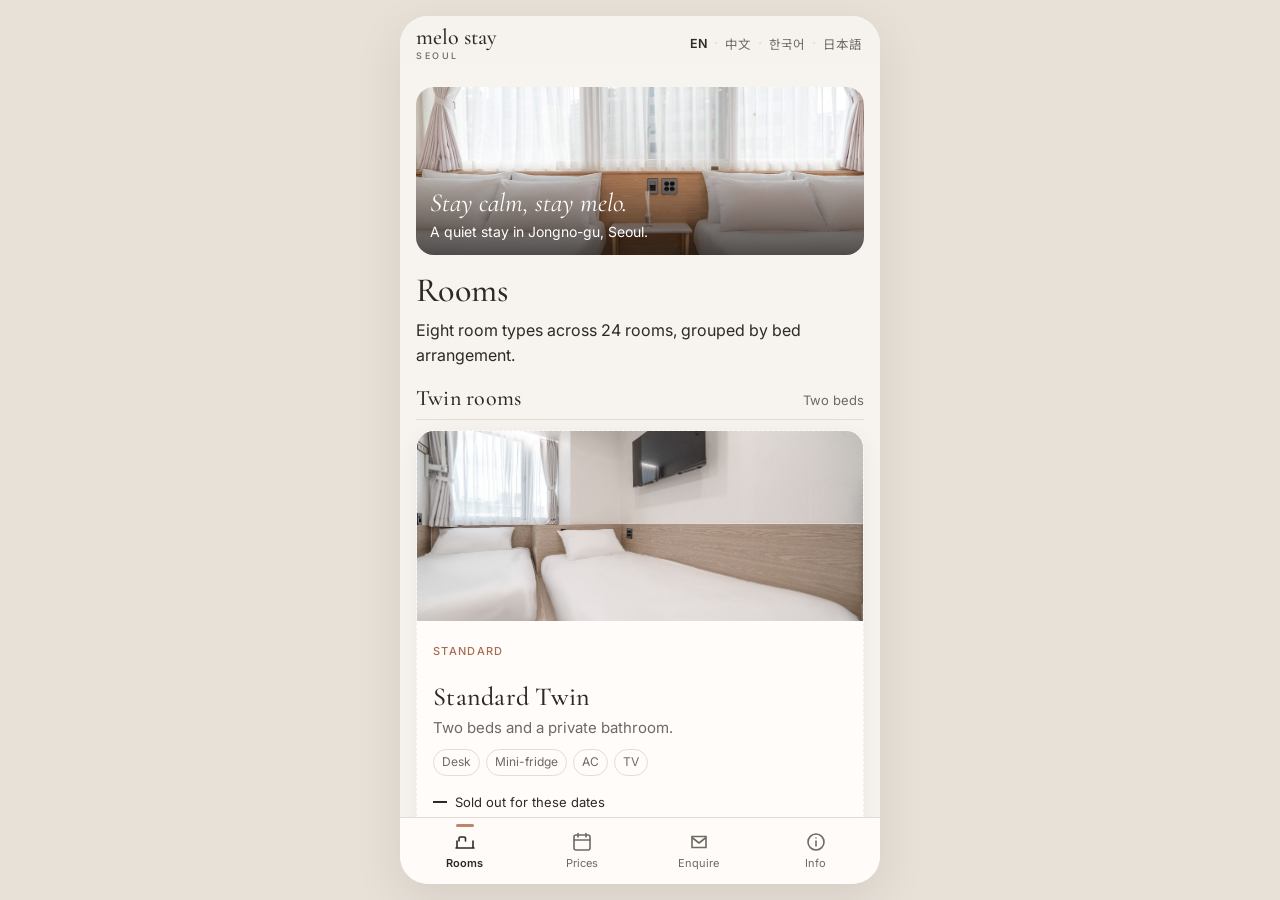
==== commit 43cb44c2: "Split the owner app into a read-only calendar and stats Move the owner screens to /owner/ with their" ====
--- a/app/index.html
+++ b/app/index.html
@@ -17,6 +17,7 @@
 <link rel="preconnect" href="https://fonts.gstatic.com" crossorigin>
 <link href="https://fonts.googleapis.com/css2?family=Cormorant+Garamond:ital,wght@0,500;0,600;1,500&family=Inter:wght@400;500;600&family=Noto+Sans+JP:wght@400;500;600&family=Noto+Sans+KR:wght@400;500;600&family=Noto+Sans+SC:wght@400;500;600&family=Noto+Serif+JP:wght@500;600&family=Noto+Serif+KR:wght@500;600&family=Noto+Serif+SC:wght@500;600&display=swap" rel="stylesheet">
 <link rel="stylesheet" href="/app/css/app.css">
+<link rel="modulepreload" href="/app/js/app.js">
 </head>
 <body>
 <div class="phone">
--- a/app/css/app.css
+++ b/app/css/app.css
@@ -176,7 +176,12 @@
   border-radius: 18px;
   box-shadow: var(--shadow-soft);
 }
-.room-card { margin-bottom: 16px; overflow: hidden; }
+.room-card {
+  margin-bottom: 16px;
+  overflow: hidden;
+  content-visibility: auto;
+  contain-intrinsic-size: auto 460px;
+}
 .room-card.is-sold, .price-row.is-sold { border-style: dashed; }
 .room-photo, .price-photo {
   display: block;
@@ -325,7 +330,7 @@
 .btn-ghost { background: transparent; color: var(--ink); border: 1px solid var(--line); }
 .btn-small { width: auto; min-height: 40px; margin-top: 0; padding: 8px 14px; font-size: 13px; }
 .btn:disabled { opacity: 0.45; }
-.text-btn, .staff-link {
+.text-btn {
   background: none;
   border: 0;
   padding: 8px 0;
@@ -334,12 +339,6 @@
   border-bottom: 1px solid var(--ink);
 }
 .back { margin-bottom: 4px; }
-.staff-link {
-  margin: 28px 0 8px;
-  color: var(--ink-faint);
-  border-bottom-color: var(--line);
-  font-size: 13px;
-}
 
 .note, .banner {
   font-size: 14px;
@@ -551,61 +550,6 @@
 .thumb.active { border-color: var(--accent); opacity: 1; }
 .thumb img { width: 100%; height: 100%; object-fit: cover; }
 
-.owner-nav {
-  display: flex;
-  gap: 6px;
-  overflow-x: auto;
-  position: sticky;
-  top: 0;
-  z-index: 4;
-  padding: 6px 0 8px;
-  background: rgba(247, 243, 238, 0.94);
-}
-.owner-nav button {
-  flex: 0 0 auto;
-  min-height: 40px;
-  padding: 8px 12px;
-  border-radius: 999px;
-  border: 1px solid var(--line);
-  background: var(--paper);
-  color: var(--ink);
-  font-size: 14px;
-}
-.owner-nav button[aria-current="page"] {
-  background: var(--ink);
-  color: var(--bg);
-  border-color: var(--ink);
-}
-.owner-tools { display: flex; gap: 16px; margin-bottom: 8px; }
-.legend { display: flex; flex-wrap: wrap; gap: 10px 14px; margin: 10px 0; }
-.legend .status-line { margin: 0; }
-.night-card, .night-edit, .gate { padding: 14px; margin: 12px 0; }
-.avail-row {
-  display: grid;
-  grid-template-columns: auto 1fr;
-  column-gap: 8px;
-  row-gap: 2px;
-  padding: 8px 0;
-  border-top: 1px solid var(--line);
-}
-.avail-name { font-weight: 500; }
-.avail-meta { grid-column: 2; color: var(--ink-soft); font-size: 13px; font-variant-numeric: tabular-nums; }
-.preview { font-size: 14px; }
-.segmented { display: flex; flex-wrap: wrap; gap: 6px; margin: 8px 0; }
-.segmented button {
-  min-height: 40px;
-  padding: 8px 12px;
-  border-radius: 999px;
-  border: 1px solid var(--line);
-  background: var(--paper);
-}
-.segmented button.active { background: var(--ink); color: var(--bg); border-color: var(--ink); }
-.gate-pass { font-weight: 600; }
-.gate-error {
-  padding: 8px 10px;
-  border-left: 3px solid var(--ink);
-  background: var(--bg-warm);
-}
 .loading { padding: 24px 0; font-family: var(--serif); font-size: 28px; }
 
 button:focus-visible, a:focus-visible, input:focus-visible, select:focus-visible, textarea:focus-visible {
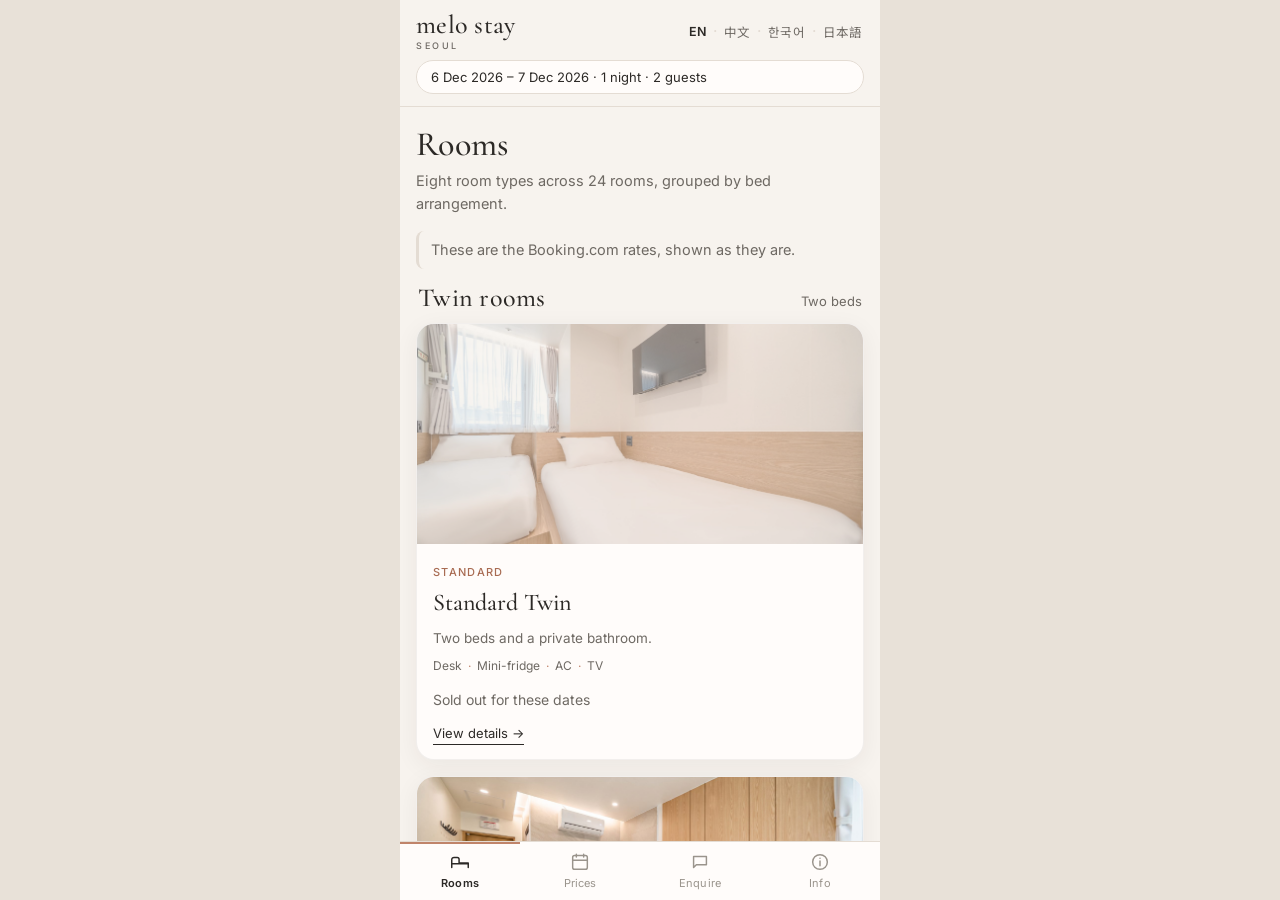
==== commit f3c32833: "Merge e5631ba409cf29e75270894de50e399bd341dfb1 into 117a98f4d57e940ae78ed034aa087015daaad5b1" ====
--- a/app/index.html
+++ b/app/index.html
@@ -1,32 +1,1151 @@
 <!DOCTYPE html>
 <html lang="en">
 <head>
-<meta charset="utf-8">
+<meta charset="UTF-8">
 <meta name="viewport" content="width=device-width, initial-scale=1, viewport-fit=cover">
 <meta name="theme-color" content="#F7F3EE">
-<meta name="description" content="melo stay — a quiet stay in Jongno-gu, Seoul. 24 private rooms.">
+<meta name="description" content="A quiet stay in Jongno-gu, Seoul. Rooms, prices and enquiries for melo stay.">
 <meta name="apple-mobile-web-app-capable" content="yes">
 <meta name="mobile-web-app-capable" content="yes">
 <meta name="apple-mobile-web-app-status-bar-style" content="default">
 <meta name="apple-mobile-web-app-title" content="melo stay">
 <title>melo stay</title>
+<link rel="canonical" href="https://melostay.com/app/">
 <link rel="manifest" href="/app/manifest.json">
-<link rel="icon" href="/app/icons/favicon-32.png" sizes="32x32" type="image/png">
+<link rel="icon" href="/app/icons/icon-192.png" type="image/png">
 <link rel="apple-touch-icon" href="/app/icons/apple-touch-icon.png">
 <link rel="preconnect" href="https://fonts.googleapis.com">
 <link rel="preconnect" href="https://fonts.gstatic.com" crossorigin>
-<link href="https://fonts.googleapis.com/css2?family=Cormorant+Garamond:ital,wght@0,500;0,600;1,500&family=Inter:wght@400;500;600&family=Noto+Sans+JP:wght@400;500;600&family=Noto+Sans+KR:wght@400;500;600&family=Noto+Sans+SC:wght@400;500;600&family=Noto+Serif+JP:wght@500;600&family=Noto+Serif+KR:wght@500;600&family=Noto+Serif+SC:wght@500;600&display=swap" rel="stylesheet">
-<link rel="stylesheet" href="/app/css/app.css">
-<link rel="modulepreload" href="/app/js/app.js">
+<link href="https://fonts.googleapis.com/css2?family=Cormorant+Garamond:ital,wght@0,400;0,500;0,600;1,400;1,500&family=Noto+Serif+KR:wght@400;500;600&family=Noto+Serif+SC:wght@400;500;600&family=Inter:wght@400;500;600&family=Noto+Sans+KR:wght@300;400;500;600&family=Noto+Sans+SC:wght@300;400;500;600&family=Noto+Serif+JP:wght@400;500;600&family=Noto+Sans+JP:wght@300;400;500;600&display=swap" rel="stylesheet">
+<style>
+  :root{
+    --bg:#F7F3EE;
+    --bg-warm:#EFE8E0;
+    --paper:#FFFCFA;
+    --ink:#2C2926;
+    --ink-soft:#6E6963;
+    --ink-faint:#9A948C;
+    --line:#E4DCD3;
+    --accent:#C0846A;
+    --accent-dark:#A86B52;
+    --accent-soft:#F3E6DF;
+    --shadow:0 16px 48px rgba(44,41,38,0.10);
+    --shadow-soft:0 6px 24px rgba(44,41,38,0.06);
+    --serif:'Cormorant Garamond','Noto Serif SC','Noto Serif KR','Noto Serif JP',Georgia,serif;
+    --sans:'Inter','Noto Sans SC','Noto Sans KR','Noto Sans JP',sans-serif;
+    --ease:cubic-bezier(0.22,1,0.36,1);
+  }
+  *{box-sizing:border-box;}
+  html,body{margin:0;height:100%;}
+  html{-webkit-text-size-adjust:100%;}
+  body{
+    font-family:var(--sans);
+    background:#E8E1D8;
+    color:var(--ink);
+    line-height:1.55;
+    -webkit-font-smoothing:antialiased;
+  }
+  button,input,select,textarea{font-family:inherit;color:inherit;}
+  a{color:inherit;text-decoration:none;}
+  img{max-width:100%;display:block;}
+  h1,h2,h3,.wordmark{font-family:var(--serif);font-weight:500;letter-spacing:0.01em;line-height:1.15;}
+  :focus{outline:none;}
+  :focus-visible{outline:2px solid var(--accent-dark);outline-offset:2px;}
+  button{cursor:pointer;-webkit-tap-highlight-color:transparent;}
+
+  .app{
+    max-width:480px;
+    margin:0 auto;
+    height:100%;
+    height:100dvh;
+    display:flex;
+    flex-direction:column;
+    background:var(--bg);
+    position:relative;
+  }
+  header{
+    flex:none;
+    padding:calc(12px + env(safe-area-inset-top)) 16px 12px;
+    background:rgba(247,243,238,0.94);
+    backdrop-filter:blur(14px);
+    -webkit-backdrop-filter:blur(14px);
+    border-bottom:1px solid var(--line);
+    z-index:5;
+  }
+  .toprow{display:flex;align-items:center;justify-content:space-between;gap:8px;flex-wrap:wrap;}
+  .wordmark{font-size:26px;line-height:1;color:var(--ink);}
+  .wordmark span{
+    display:block;font-family:var(--sans);font-size:9px;font-weight:500;
+    letter-spacing:0.28em;color:var(--ink-soft);margin-top:3px;
+  }
+  .lang-switch{display:inline-flex;align-items:center;flex-wrap:wrap;justify-content:flex-end;margin-left:auto;}
+  .lang-switch button{
+    background:none;border:none;color:var(--ink-soft);
+    font-size:12.5px;padding:6px 2px;letter-spacing:0.01em;
+  }
+  .lang-switch button[aria-pressed="true"]{color:var(--ink);font-weight:600;}
+  .lang-switch .dot{margin:0 5px;color:var(--line);user-select:none;}
+  .stay-chip{
+    display:block;width:100%;margin-top:10px;text-align:left;
+    background:var(--paper);border:1px solid var(--line);border-radius:999px;
+    padding:8px 14px;font-size:13px;color:var(--ink);
+    overflow:hidden;text-overflow:ellipsis;white-space:nowrap;
+  }
+  .stay-chip:active{background:var(--bg-warm);}
+
+  main{flex:1;overflow-y:auto;overflow-x:hidden;-webkit-overflow-scrolling:touch;overscroll-behavior-y:contain;}
+  .panel{padding:18px 16px 28px;animation:rise .32s var(--ease);}
+  .panel[hidden]{display:none !important;}
+  @keyframes rise{from{opacity:0;transform:translateY(8px);}to{opacity:1;transform:none;}}
+  @media (prefers-reduced-motion:reduce){
+    .panel{animation:none;}
+  }
+  .lead h2{font-size:34px;margin:0 0 6px;}
+  .lead p{margin:0 0 16px;color:var(--ink-soft);font-size:14.5px;}
+  .offline-note,.later-note,.date-note,.source-line{
+    margin:12px 16px;font-size:13px;line-height:1.5;color:var(--ink);
+    background:var(--accent-soft);border-left:3px solid var(--accent-dark);
+    padding:8px 12px;border-radius:8px;
+  }
+  .source-line{background:transparent;border-left-color:var(--line);color:var(--ink-soft);}
+  .panel .source-line,.date-card .later-note,.date-card .source-line{margin:0;}
+  .price-ota{
+    text-decoration:line-through;text-decoration-thickness:1px;text-decoration-color:var(--ink-soft);
+    color:var(--ink-soft);font-size:0.88em;font-weight:400;margin-right:0.35em;
+  }
+
+  .group{margin-top:8px;}
+  .group-head{display:flex;justify-content:space-between;align-items:baseline;gap:12px;margin:14px 2px 10px;}
+  .group-head h3{margin:0;font-size:26px;}
+  .group-head span{font-size:13px;color:var(--ink-soft);}
+  .room-card{
+    background:var(--paper);
+    border:1px solid rgba(44,41,38,0.06);
+    border-radius:18px;
+    overflow:hidden;
+    box-shadow:var(--shadow-soft);
+    margin-bottom:16px;
+  }
+  .room-photo{background:var(--bg-warm);}
+  .room-photo img,.gallery img{width:100%;height:220px;object-fit:cover;background:var(--bg-warm);}
+  .room-card.is-sold .room-photo img{opacity:0.55;}
+  .room-body{padding:14px 16px 4px;}
+  .room-foot{padding:0 16px 14px;}
+  .tier{
+    display:inline-block;font-size:11px;letter-spacing:0.12em;text-transform:uppercase;
+    color:var(--accent-dark);font-weight:500;
+  }
+  .room-body h4,.price-row h4{font-family:var(--serif);font-size:24px;font-weight:500;margin:2px 0 6px;}
+  .room-desc{margin:0 0 8px;font-size:13.5px;color:var(--ink-soft);}
+  .facts{display:flex;flex-wrap:wrap;gap:4px 0;font-size:12px;color:var(--ink-soft);}
+  .facts span:not(:last-child)::after{content:"·";margin:0 6px;color:var(--accent);}
+  .price{margin-top:10px;}
+  .price-line{margin:0;font-size:17px;font-weight:500;letter-spacing:0.01em;font-variant-numeric:tabular-nums;line-height:1.35;}
+  .price-total,.price-note{margin:2px 0 0;font-size:13px;color:var(--ink-soft);font-weight:400;}
+  .sold-label{margin:0;font-size:14px;color:var(--ink-soft);}
+  .few-left{
+    display:inline-block;margin-top:6px;font-size:12px;color:var(--ink);
+    background:var(--bg-warm);border:1px solid var(--line);border-radius:999px;padding:2px 8px;
+  }
+  .text-link{
+    background:none;border:none;padding:0;margin-top:4px;
+    color:var(--ink);border-bottom:1px solid currentColor;font-size:14px;
+  }
+  .room-actions{display:flex;align-items:center;justify-content:space-between;gap:10px;margin-top:12px;}
+  .view-more{font-size:13px;border-bottom:1px solid var(--ink);padding-bottom:1px;}
+  .room-cta,.btn-ink,.btn-map{
+    display:inline-flex;align-items:center;justify-content:center;
+    background:var(--ink);color:var(--bg);border:none;
+    font-size:13.5px;font-weight:500;letter-spacing:0.02em;
+    padding:10px 14px;border-radius:999px;min-height:44px;
+  }
+  .room-cta[hidden]{display:none;}
+  .btn-ink,.btn-map{width:100%;font-size:15px;margin-top:8px;}
+  .btn-map{margin:8px 0 16px;}
+
+  .date-card{
+    background:var(--paper);
+    border:1px solid rgba(44,41,38,0.06);
+    border-radius:18px;
+    box-shadow:var(--shadow-soft);
+    padding:14px;
+    display:grid;
+    grid-template-columns:1fr 1fr;
+    gap:10px 12px;
+    margin-bottom:8px;
+  }
+  .date-field{display:flex;flex-direction:column;gap:6px;min-width:0;}
+  .date-field.guests-field,.date-card .date-note,.date-card .later-note,.date-card .source-line,.date-meta{grid-column:1 / -1;}
+  .date-field span, .enquiry-form label > span{
+    font-size:11px;letter-spacing:0.1em;text-transform:uppercase;color:var(--ink-soft);font-weight:500;
+  }
+  .date-field input,.date-field select,.enquiry-form input,.enquiry-form select,.enquiry-form textarea{
+    font-size:16px;background:var(--bg);border:1px solid var(--line);border-radius:10px;
+    padding:10px 12px;min-height:46px;width:100%;color-scheme:light;
+  }
+  .date-field input:focus,.date-field select:focus,.enquiry-form input:focus,.enquiry-form select:focus,.enquiry-form textarea:focus{
+    outline:none;border-color:var(--accent-dark);
+  }
+  .date-meta{display:flex;align-items:center;justify-content:space-between;gap:10px;min-height:24px;}
+  .date-nights{font-size:13px;color:var(--ink-soft);}
+  .date-clear{background:none;border:none;padding:0;font-size:13px;color:var(--ink);border-bottom:1px solid transparent;}
+  .date-clear:hover,.date-clear:focus-visible{border-bottom-color:var(--ink);}
+  .date-card .date-note,.date-card .later-note,.date-card .source-line{margin:0;}
+  .price-row{padding:14px 0;border-bottom:1px solid var(--line);}
+  .price-hit{display:flex;gap:12px;color:inherit;align-items:flex-start;}
+  .price-hit img{width:84px;height:84px;object-fit:cover;border-radius:12px;flex:none;background:var(--bg-warm);}
+  .price-row.is-sold .price-hit img{opacity:0.55;}
+  .price-copy{min-width:0;}
+  .price-row h4{font-size:22px;margin:0;}
+  .price-row .room-desc{margin:2px 0 0;}
+  .price-row .price{margin:8px 0 0 96px;}
+
+  .enquiry-form{display:flex;flex-direction:column;gap:14px;}
+  .enquiry-form label{display:flex;flex-direction:column;gap:7px;}
+  .enquiry-form textarea{min-height:140px;resize:vertical;}
+  .enquiry-status{font-size:14px;min-height:20px;margin:0;}
+  .enquiry-status.success,.enquiry-status.error{
+    color:var(--ink);background:var(--paper);border:1px solid var(--line);
+    border-left:3px solid var(--ink);border-radius:10px;padding:10px 12px;
+  }
+  .enquiry-status.success{border-left-color:var(--accent-dark);}
+  .enquiry-status.success::before{content:"✓ ";font-weight:600;}
+  .enquiry-status.error::before{content:"! ";font-weight:600;}
+  .contact-line{display:flex;flex-direction:column;gap:4px;margin:8px 0 16px;}
+  .contact-line a{font-size:16px;border-bottom:1px solid var(--ink);width:fit-content;padding:4px 0;}
+  .ota-label{margin:22px 0 8px;font-size:11px;letter-spacing:0.14em;text-transform:uppercase;color:var(--ink-soft);font-weight:500;}
+  .ota-links{display:flex;flex-wrap:wrap;gap:8px;}
+  .ota-link{
+    display:inline-flex;align-items:center;min-height:40px;padding:8px 14px;border-radius:999px;
+    border:1px solid var(--line);background:var(--paper);font-size:14px;
+  }
+
+  .addr{font-size:16px;margin:0 0 4px;}
+  .time-grid{display:grid;grid-template-columns:1fr 1fr;gap:10px;margin:8px 0 16px;}
+  .time-card{
+    background:var(--paper);border:1px solid rgba(44,41,38,0.06);border-radius:16px;padding:14px;
+  }
+  .time-card h3{margin:0;font-family:var(--sans);font-size:11px;letter-spacing:0.12em;text-transform:uppercase;color:var(--ink-soft);font-weight:500;}
+  .know-time{font-family:var(--serif);font-size:36px;margin:8px 0 4px;line-height:1;}
+  .time-card p{margin:0;font-size:13px;color:var(--ink-soft);}
+  .info-list{list-style:none;margin:0 0 16px;padding:0;}
+  .info-list li{display:flex;justify-content:space-between;gap:12px;padding:12px 0;border-bottom:1px solid var(--line);font-size:15px;}
+  .info-list li span:first-child{color:var(--ink-soft);}
+  .info-note{margin:0 0 10px;font-size:14.5px;color:var(--ink-soft);}
+  .exterior{border-radius:16px;margin:8px 0 16px;width:100%;height:200px;object-fit:cover;background:var(--bg-warm);}
+  .full-site{display:inline-block;margin-top:4px;border-bottom:1px solid var(--ink);font-size:15px;padding-bottom:1px;}
+
+  .back{
+    background:none;border:none;color:var(--ink);font-size:15px;
+    padding:14px 16px 0;min-height:44px;
+  }
+  #panel-room{padding:0 0 28px;}
+  .gallery-wrap{position:relative;background:var(--bg-warm);}
+  .gal-btn{
+    position:absolute;top:50%;transform:translateY(-50%);
+    width:36px;height:36px;border-radius:50%;border:none;
+    background:rgba(255,252,250,0.92);color:var(--ink);font-size:22px;line-height:1;
+  }
+  .gal-btn.prev{left:10px;}
+  .gal-btn.next{right:10px;}
+  .gallery{
+    display:flex;overflow-x:auto;scroll-snap-type:x mandatory;scrollbar-width:none;
+    background:var(--bg-warm);
+  }
+  .gallery::-webkit-scrollbar{display:none;}
+  .gallery img{flex:0 0 100%;scroll-snap-align:center;height:260px;}
+  .gallery-count{margin:8px 16px 0;font-size:12px;color:var(--ink-soft);font-variant-numeric:tabular-nums;}
+  .detail-body{padding:8px 16px 0;}
+  .detail-body h2{font-size:34px;margin:4px 0;}
+  .detail-body .sub{margin:0 0 12px;color:var(--ink-soft);}
+  .detail-body p{margin:0 0 10px;font-size:15px;}
+  .facts-list{list-style:none;margin:8px 0 16px;padding:0;}
+  .facts-list li{display:flex;justify-content:space-between;gap:16px;padding:10px 0;border-bottom:1px solid var(--line);font-size:14.5px;}
+  .facts-list li span:first-child{color:var(--ink-soft);}
+  .facts-title{margin:16px 0 0;font-family:var(--sans);font-size:11px;letter-spacing:0.12em;text-transform:uppercase;color:var(--ink-soft);font-weight:500;}
+
+  .tabbar{
+    flex:none;
+    display:grid;
+    grid-template-columns:repeat(4,1fr);
+    background:rgba(255,252,250,0.96);
+    border-top:1px solid var(--line);
+    padding-bottom:env(safe-area-inset-bottom);
+    backdrop-filter:blur(14px);
+    -webkit-backdrop-filter:blur(14px);
+  }
+  .tabbar button{
+    appearance:none;background:none;border:none;color:var(--ink-faint);
+    font-size:11px;letter-spacing:0.01em;
+    display:flex;flex-direction:column;align-items:center;justify-content:center;gap:3px;
+    min-height:58px;padding:8px 2px 10px;
+    box-shadow:inset 0 2px 0 transparent;
+  }
+  .tabbar button[aria-current="page"]{color:var(--ink);font-weight:600;box-shadow:inset 0 2px 0 var(--accent);}
+  .tabbar svg{width:22px;height:22px;}
+  .noscript{padding:24px 16px;font-size:15px;}
+  .h-captcha{min-height:0;}
+</style>
 </head>
 <body>
-<div class="phone">
-  <header class="topbar" id="topbar"></header>
-  <main id="main"><p class="loading">melo stay</p></main>
-  <nav class="tabbar" id="tabbar" aria-label="Sections"></nav>
+<div class="app">
+  <header>
+    <div class="toprow">
+      <a class="wordmark" href="#rooms">melo stay<span>SEOUL</span></a>
+      <div class="lang-switch" role="group" aria-label="Language">
+        <button type="button" data-lang="en" aria-pressed="true">EN</button>
+        <span class="dot" aria-hidden="true">·</span>
+        <button type="button" data-lang="zh">中文</button>
+        <span class="dot" aria-hidden="true">·</span>
+        <button type="button" data-lang="ko">한국어</button>
+        <span class="dot" aria-hidden="true">·</span>
+        <button type="button" data-lang="ja">日本語</button>
+      </div>
+    </div>
+    <button type="button" class="stay-chip" id="stayChip" data-go="prices"></button>
+  </header>
+
+  <main id="main">
+    <p class="offline-note" id="offlineNote" hidden data-i18n="offline_note">You are offline. Saved pages still open; prices refresh when you are back online.</p>
+
+    <section class="panel" id="panel-rooms" aria-labelledby="roomsHeading">
+      <div class="lead">
+        <h2 id="roomsHeading" data-i18n="rooms_h2">Rooms</h2>
+        <p data-i18n="rooms_p">Eight room types across 24 rooms, grouped by bed arrangement.</p>
+        <p class="source-line" id="roomsSource" hidden></p>
+      </div>
+      <div id="roomList"></div>
+    </section>
+
+    <section class="panel" id="panel-prices" hidden aria-labelledby="pricesHeading">
+      <div class="lead">
+        <h2 id="pricesHeading" data-i18n="tab_prices">Prices</h2>
+        <p data-i18n="date_note">Prices are shown for the next two weeks and update twice a day. Availability may change, so please enquire to confirm your dates.</p>
+      </div>
+      <form id="dateBar" autocomplete="off">
+        <div class="date-card">
+          <label class="date-field">
+            <span data-i18n="dates_checkin">Check-in</span>
+            <input type="date" id="checkinInput" name="checkin">
+          </label>
+          <label class="date-field">
+            <span data-i18n="dates_checkout">Check-out</span>
+            <input type="date" id="checkoutInput" name="checkout">
+          </label>
+          <label class="date-field guests-field">
+            <span data-i18n="dates_guests">Guests</span>
+            <select id="guestsInput" name="guests">
+              <option value="1">1</option>
+              <option value="2" selected>2</option>
+              <option value="3">3</option>
+              <option value="4">4</option>
+            </select>
+          </label>
+          <div class="date-meta">
+            <span class="date-nights" id="dateNights"></span>
+            <button type="button" class="date-clear" id="dateClear" hidden data-i18n="dates_clear">Clear dates</button>
+          </div>
+          <p class="source-line" id="priceSource" hidden></p>
+          <p class="later-note" id="laterNote" hidden></p>
+        </div>
+      </form>
+      <div id="priceList"></div>
+    </section>
+
+    <section class="panel" id="panel-enquire" hidden aria-labelledby="enquireHeading">
+      <div class="lead">
+        <h2 id="enquireHeading" data-i18n="book_h2">Book direct</h2>
+        <p data-i18n="book_p">Write or call and we will help you choose a room. There are no booking fees.</p>
+      </div>
+      <div class="contact-line">
+        <a href="mailto:melostayseoul@gmail.com">melostayseoul@gmail.com</a>
+        <a href="tel:+821040938977">+82-10-4093-8977</a>
+      </div>
+      <h3 data-i18n="enquiry_h2" style="font-family:var(--serif);font-size:28px;font-weight:500;margin:0 0 6px;">Send an enquiry</h3>
+      <p class="info-note" data-i18n="enquiry_p">Please include your dates, room type and number of guests. We usually reply by email within a day.</p>
+      <form class="enquiry-form" id="enquiryForm" action="https://api.web3forms.com/submit" method="POST">
+        <label>
+          <span data-i18n="select_room">Room</span>
+          <select id="enquireRoom"></select>
+        </label>
+        <label>
+          <span data-i18n="enquiry_name">Name</span>
+          <input type="text" name="name" autocomplete="name" required>
+        </label>
+        <label>
+          <span data-i18n="enquiry_email">Email</span>
+          <input type="email" name="email" autocomplete="email" required>
+        </label>
+        <label>
+          <span data-i18n="enquiry_message">Message</span>
+          <textarea name="message" rows="5" required></textarea>
+        </label>
+        <input type="hidden" name="access_key" value="472101d0-52b1-4194-8914-5f1c5a3aef70">
+        <input type="hidden" name="subject" value="New enquiry from melo stay app">
+        <input type="hidden" name="check_in" id="fieldCheckin" value="">
+        <input type="hidden" name="check_out" id="fieldCheckout" value="">
+        <input type="hidden" name="guests" id="fieldGuests" value="">
+        <input type="hidden" name="room" id="fieldRoom" value="">
+        <input type="checkbox" name="botcheck" style="display:none" tabindex="-1" autocomplete="off">
+        <div class="h-captcha" data-captcha="true"></div>
+        <button type="submit" class="btn-ink" id="enquirySubmit"><span data-i18n="enquiry_send">Send enquiry</span></button>
+        <p class="enquiry-status" id="enquiryStatus" role="status"></p>
+      </form>
+      <h4 class="ota-label" data-i18n="ota_label">Also available on</h4>
+      <div class="ota-links">
+        <a class="ota-link" href="https://www.booking.com/Share-TuDoV9h" target="_blank" rel="noopener">Booking.com</a>
+        <a class="ota-link" href="https://www.trip.com/w/1slD11jXSW2" target="_blank" rel="noopener">Trip.com</a>
+        <a class="ota-link" href="https://www.agoda.com/melo-stay-seoul-h96011950/hotel/seoul-kr.html" target="_blank" rel="noopener">Agoda</a>
+      </div>
+    </section>
+
+    <section class="panel" id="panel-info" hidden aria-labelledby="infoHeading">
+      <div class="lead">
+        <h2 id="infoHeading" data-i18n="find_h2">Location</h2>
+        <p data-i18n="find_p">In Jongno-gu, a short walk from Dongdaemun and Dongmyo stations.</p>
+      </div>
+      <p class="addr" data-i18n="footer_address">325 Jong-ro, 5th–6th Fl, Changsin Glass Tower, Jongno-gu, Seoul</p>
+      <a class="btn-map" id="mapLink" href="https://www.google.com/maps/search/?api=1&amp;query=Melo+Stay+325+Jong-ro+Jongno-gu+Seoul" target="_blank" rel="noopener" data-i18n="open_map">Open in Maps</a>
+      <div class="time-grid">
+        <div class="time-card">
+          <h3 data-i18n="loc_checkin_l">Check-in</h3>
+          <div class="know-time">15:00</div>
+          <p data-i18n="footer_checkin">Check-in 15:00–22:00</p>
+        </div>
+        <div class="time-card">
+          <h3 data-i18n="loc_checkout_l">Check-out</h3>
+          <div class="know-time">11:00</div>
+          <p data-i18n="footer_checkout">Check-out before 11:00</p>
+        </div>
+      </div>
+      <div class="contact-line">
+        <a href="mailto:melostayseoul@gmail.com">melostayseoul@gmail.com</a>
+        <a href="tel:+821040938977">+82-10-4093-8977</a>
+      </div>
+      <ul class="info-list">
+        <li><span data-i18n="loc_ddm_l">Dongdaemun Station</span><span data-i18n="loc_ddm_v">~5 min walk</span></li>
+        <li><span data-i18n="loc_dm_l">Dongmyo Station</span><span data-i18n="loc_dm_v">~3 min walk</span></li>
+      </ul>
+      <p class="info-note" data-i18n="amenity_5_p">Luggage can be left before check-in or after check-out.</p>
+      <p class="info-note" data-i18n="amenity_4_p">Rooms are entered with a digital keycard, at any hour.</p>
+      <h3 style="font-family:var(--serif);font-size:26px;margin:18px 0 6px;" data-i18n="rules_h">House rules</h3>
+      <p class="info-note" data-i18n="rules_p">Please ask us about house rules when you enquire.</p>
+      <img class="exterior" id="exteriorImg" src="/images/general/exterior.jpg" alt="Changsin Glass Tower, the building that houses melo stay, on Jong-ro">
+      <a class="full-site" href="/" data-i18n="full_site">Full website</a>
+    </section>
+
+    <section class="panel" id="panel-room" hidden>
+      <button type="button" class="back" id="roomBack"><span aria-hidden="true">← </span><span data-i18n="back">Back</span></button>
+      <div id="roomDetail"></div>
+    </section>
+  </main>
+
+  <nav class="tabbar" aria-label="Sections">
+    <button type="button" data-tab="rooms">
+      <svg viewBox="0 0 24 24" aria-hidden="true"><path fill="none" stroke="currentColor" stroke-width="1.6" stroke-linecap="round" stroke-linejoin="round" d="M3 18V9.5A2.5 2.5 0 0 1 5.5 7H9a2 2 0 0 1 2 2v4h10v5"/><path fill="none" stroke="currentColor" stroke-width="1.6" stroke-linecap="round" d="M3 14h18"/></svg>
+      <span data-i18n="tab_rooms">Rooms</span>
+    </button>
+    <button type="button" data-tab="prices">
+      <svg viewBox="0 0 24 24" aria-hidden="true"><rect x="4" y="5" width="16" height="15" rx="2" fill="none" stroke="currentColor" stroke-width="1.6"/><path fill="none" stroke="currentColor" stroke-width="1.6" stroke-linecap="round" d="M8 3.5v3M16 3.5v3M4 10h16"/></svg>
+      <span data-i18n="tab_prices">Prices</span>
+    </button>
+    <button type="button" data-tab="enquire">
+      <svg viewBox="0 0 24 24" aria-hidden="true"><path fill="none" stroke="currentColor" stroke-width="1.6" stroke-linejoin="round" d="M5 6h14v9H8l-3 3V6z"/></svg>
+      <span data-i18n="tab_enquire">Enquire</span>
+    </button>
+    <button type="button" data-tab="info">
+      <svg viewBox="0 0 24 24" aria-hidden="true"><circle cx="12" cy="12" r="8" fill="none" stroke="currentColor" stroke-width="1.6"/><path fill="none" stroke="currentColor" stroke-width="1.6" stroke-linecap="round" d="M12 11v5M12 8h.01"/></svg>
+      <span data-i18n="tab_info">Info</span>
+    </button>
+  </nav>
 </div>
-<div id="formPark" hidden></div>
-<noscript><p class="loading">melo stay needs JavaScript for the app.</p></noscript>
-<script type="module" src="/app/js/app.js"></script>
+<noscript>
+  <p class="noscript">melo stay needs JavaScript for the guest app. <a href="/">Continue on the website</a>, email melostayseoul@gmail.com, or call +82-10-4093-8977.</p>
+</noscript>
+<script src="/app/copy.js"></script>
+<script>
+(function () {
+  const I18N = window.MELO_COPY.i18n;
+  const ROOMS = window.MELO_COPY.rooms;
+  const APP_I18N = {
+    en: {
+      tab_rooms:'Rooms', tab_prices:'Prices', tab_enquire:'Enquire', tab_info:'Info',
+      back:'Back', open_map:'Open in Maps', full_site:'Full website',
+      select_room:'Room', room_any:'No room chosen yet',
+      prices_later:'These dates sit outside the two weeks we publish prices for. Send an enquiry and we will confirm the rate.',
+      enquiry_placeholder:'Dates, room type and number of guests.',
+      offline_note:'You are offline. Saved pages still open; prices refresh when you are back online.',
+      guest_one:'1 guest', guest_many:'{n} guests',
+      price_total_one:'{ota}{price} total',
+      price_source:'These are the Booking.com rates, shown as they are.',
+      prev_photo:'Previous photo', next_photo:'Next photo',
+      nav_sections:'Sections',
+      exterior_alt:'Changsin Glass Tower, the building that houses melo stay, on Jong-ro'
+    },
+    zh: {
+      tab_rooms:'客房', tab_prices:'房价', tab_enquire:'咨询', tab_info:'须知',
+      back:'返回', open_map:'在地图中打开', full_site:'完整网页',
+      select_room:'房型', room_any:'尚未选择房型',
+      prices_later:'所选日期不在目前公布房价的两周之内。请发送咨询，我们会为您确认价格。',
+      enquiry_placeholder:'入住日期、房型与人数。',
+      offline_note:'当前处于离线状态。已打开的页面仍可查看，房价会在恢复联网后更新。',
+      guest_one:'1位', guest_many:'{n}位',
+      price_total_one:'合计 {ota}{price}',
+      price_source:'这里显示的是 Booking.com 上的房价，金额不做改动。',
+      prev_photo:'上一张', next_photo:'下一张',
+      nav_sections:'页面',
+      exterior_alt:'钟路上的昌信玻璃塔，melo stay 所在的大楼'
+    },
+    ko: {
+      tab_rooms:'객실', tab_prices:'요금', tab_enquire:'문의', tab_info:'안내',
+      back:'뒤로', open_map:'지도에서 열기', full_site:'전체 웹사이트',
+      select_room:'객실', room_any:'객실을 아직 고르지 않았습니다',
+      prices_later:'선택하신 날짜는 요금을 올려 둔 2주 범위 밖입니다. 문의를 보내 주시면 요금을 확인해 드리겠습니다.',
+      enquiry_placeholder:'투숙 날짜, 객실 타입, 인원.',
+      offline_note:'오프라인 상태입니다. 열어 둔 화면은 그대로 볼 수 있고, 요금은 다시 연결되면 갱신됩니다.',
+      guest_one:'1명', guest_many:'{n}명',
+      price_total_one:'합계 {ota}{price}',
+      price_source:'Booking.com에 나온 요금을 그대로 보여 드립니다.',
+      prev_photo:'이전 사진', next_photo:'다음 사진',
+      nav_sections:'메뉴',
+      exterior_alt:'종로에 있는 창신글라스타워, melo stay가 있는 건물'
+    },
+    ja: {
+      tab_rooms:'客室', tab_prices:'料金', tab_enquire:'問合せ', tab_info:'案内',
+      back:'戻る', open_map:'地図で開く', full_site:'ウェブサイト',
+      select_room:'客室', room_any:'客室はまだ選ばれていません',
+      prices_later:'ご選択の日程は、料金を掲載している2週間の範囲外です。お問い合わせいただければ、料金を確認いたします。',
+      enquiry_placeholder:'日程、客室タイプ、人数。',
+      offline_note:'オフラインです。開いている画面はそのままご覧いただけます。料金はオンラインに戻ると更新されます。',
+      guest_one:'1名', guest_many:'{n}名',
+      price_total_one:'合計 {ota}{price}',
+      price_source:'Booking.comの料金を、そのまま表示しています。',
+      prev_photo:'前の写真', next_photo:'次の写真',
+      nav_sections:'メニュー',
+      exterior_alt:'鍾路沿いの昌信ガラスタワー。melo stayが入っている建物です'
+    }
+  };
+  Object.keys(APP_I18N).forEach((lang) => {
+    if (I18N[lang]) Object.assign(I18N[lang], APP_I18N[lang]);
+  });
+
+  const ROOM_ORDER = [
+    { title:'group_twin_h', sub:'group_twin_s', keys:['str','suptr','dctr'] },
+    { title:'group_double_h', sub:'group_double_s', keys:['edr','sdr','supdr'] },
+    { title:'group_family_h', sub:'group_family_s', keys:['ftr','dftr'] }
+  ];
+  const ALL_KEYS = ROOM_ORDER.reduce((acc, g) => acc.concat(g.keys), []);
+  const CARD_BLURB = {
+    str:'room_str_card', suptr:'room_suptr_card', dctr:'room_dctr_card', edr:'room_edr_card',
+    sdr:'room_sdr_card', supdr:'room_supdr_card', ftr:'room_ftr_card', dftr:'room_dftr_card'
+  };
+  const ROOM_CAPACITY = {'Family Twin': 4, 'Deluxe Family Twin': 4};
+  const ROOM_NAME_BY_KEY = {
+    str:'Standard Twin', suptr:'Superior Twin', dctr:'Deluxe Corner Twin',
+    edr:'ECO Double', sdr:'Standard Double', supdr:'Superior Double',
+    ftr:'Family Twin', dftr:'Deluxe Family Twin'
+  };
+
+  let currentLang = 'en';
+  let roomPrices = null;
+  let enquireRoomKey = null;
+  let messageTouched = false;
+
+  const main = document.getElementById('main');
+  const checkinInput = document.getElementById('checkinInput');
+  const checkoutInput = document.getElementById('checkoutInput');
+  const guestsInput = document.getElementById('guestsInput');
+  const enquiryForm = document.getElementById('enquiryForm');
+  const enquiryMessage = enquiryForm.querySelector('textarea[name="message"]');
+  const enquireSelect = document.getElementById('enquireRoom');
+
+  function t(key, vars) {
+    const dict = I18N[currentLang] || I18N.en;
+    let value = dict[key];
+    if (value === undefined) value = (I18N.en && I18N.en[key]) || '';
+    if (vars) {
+      Object.keys(vars).forEach((k) => {
+        value = String(value).split('{' + k + '}').join(vars[k]);
+      });
+    }
+    return value;
+  }
+  function esc(s) {
+    return String(s == null ? '' : s).replace(/[&<>"']/g, (c) => ({
+      '&':'&amp;', '<':'&lt;', '>':'&gt;', '"':'&quot;', "'":'&#39;'
+    }[c]));
+  }
+  function pad2(n) { return String(n).padStart(2, '0'); }
+  function toISODate(d) {
+    return d.getFullYear() + '-' + pad2(d.getMonth() + 1) + '-' + pad2(d.getDate());
+  }
+  function parseISODate(s) {
+    const m = /^(\d{4})-(\d{2})-(\d{2})$/.exec(s || '');
+    if (!m) return null;
+    const d = new Date(Number(m[1]), Number(m[2]) - 1, Number(m[3]));
+    if (d.getFullYear() !== Number(m[1]) || d.getMonth() !== Number(m[2]) - 1 || d.getDate() !== Number(m[3])) return null;
+    return d;
+  }
+  function addDays(d, n) { return new Date(d.getFullYear(), d.getMonth(), d.getDate() + n); }
+  function todayISO() { return toISODate(new Date()); }
+  function formatDisplayDate(iso) {
+    const d = parseISODate(iso);
+    if (!d) return iso || '';
+    const y = d.getFullYear(), m = d.getMonth() + 1, day = d.getDate();
+    if (currentLang === 'zh' || currentLang === 'ja') return y + '年' + m + '月' + day + '日';
+    if (currentLang === 'ko') return y + '년 ' + m + '월 ' + day + '일';
+    const months = ['Jan','Feb','Mar','Apr','May','Jun','Jul','Aug','Sep','Oct','Nov','Dec'];
+    return day + ' ' + months[d.getMonth()] + ' ' + y;
+  }
+  function enumerateNights(checkin, checkout) {
+    const start = parseISODate(checkin);
+    const end = parseISODate(checkout);
+    if (!start || !end || end <= start) return [];
+    const nights = [];
+    for (let d = start; d < end; d = addDays(d, 1)) nights.push(toISODate(d));
+    return nights;
+  }
+  function getStayNights() { return enumerateNights(checkinInput.value, checkoutInput.value); }
+  function getGuests() {
+    const n = parseInt(guestsInput.value, 10);
+    return (n >= 1 && n <= 4) ? n : 2;
+  }
+  function guestsShort(n) {
+    return n === 1 ? t('guest_one') : t('guest_many', { n: String(n) });
+  }
+  function nightsLabel(n) {
+    if (n === 1) return t('dates_1_night');
+    if (n > 1) return t('dates_nights', { n: String(n) });
+    return '';
+  }
+  function roomCopy(key) {
+    const r = ROOMS[key];
+    return (r && (r[currentLang] || r.en)) || { name: key, tier:'', sub:'', description:'', description2:'', size:'', beds:'' };
+  }
+  function discountPct() {
+    const pct = roomPrices && roomPrices.discount_pct;
+    return pct != null ? Number(pct) : 0;
+  }
+  function directFromOta(ota) {
+    const pct = discountPct();
+    if (!pct) return Math.round(Number(ota));
+    return Math.floor((Number(ota) * (1 - pct / 100)) / 1000) * 1000;
+  }
+  function formatKrw(amount) {
+    return '₩' + Math.round(amount).toLocaleString('en-US');
+  }
+  function otaMark(amount) {
+    if (!discountPct()) return '';
+    return '<s class="price-ota">' + formatKrw(amount) + '</s>';
+  }
+  function roomNight(date, roomName) {
+    if (!roomPrices || !roomPrices.nights) return { missing: true };
+    if (!Object.prototype.hasOwnProperty.call(roomPrices.nights, date)) return { missing: true };
+    const rec = roomPrices.nights[date][roomName];
+    if (rec == null || rec.ota_krw == null) return { soldOut: true };
+    return { ota: rec.ota_krw, left: rec.left };
+  }
+  function isEnquireOnly(roomName) {
+    const rec = roomPrices && roomPrices.rooms && roomPrices.rooms[roomName];
+    return !!(rec && rec.enquire_only);
+  }
+  function dataNightDates() {
+    if (!roomPrices || !roomPrices.nights) return [];
+    return Object.keys(roomPrices.nights).sort();
+  }
+  function defaultCheckinISO() {
+    const today = todayISO();
+    const dates = dataNightDates();
+    if (!dates.length) return today;
+    if (dates.indexOf(today) !== -1) return today;
+    const upcoming = dates.find((d) => d >= today);
+    return upcoming || dates[dates.length - 1];
+  }
+  function lowestDirectPrice(roomName) {
+    if (!roomPrices || !roomPrices.nights) return null;
+    let low = null;
+    Object.keys(roomPrices.nights).forEach((date) => {
+      const rec = roomNight(date, roomName);
+      if (rec.ota == null) return;
+      const direct = directFromOta(rec.ota);
+      if (low == null || direct < low) low = direct;
+    });
+    return low;
+  }
+  function priceModel(roomKey) {
+    const roomName = ROOM_NAME_BY_KEY[roomKey] || roomKey;
+    const actionFor = (label) => ({ key: roomKey, label: label });
+    if (!roomPrices || !roomPrices.nights) {
+      return { state:'soon', lines:['<p class="sold-label">' + esc(t('price_soon')) + '</p>'], action:null };
+    }
+    if (isEnquireOnly(roomName)) {
+      return { state:'enquire', lines:['<p class="sold-label">' + esc(t('price_enquire')) + '</p>'], action:null };
+    }
+    const cap = ROOM_CAPACITY[roomName] || 2;
+    if (getGuests() > cap) {
+      return {
+        state:'enquire',
+        lines:['<p class="price-line">' + esc(t('price_capacity', { n: String(cap) })) + '</p>'],
+        action: actionFor(t('price_enquire'))
+      };
+    }
+    const nights = getStayNights();
+    const pct = discountPct();
+    if (!nights.length) {
+      const from = lowestDirectPrice(roomName);
+      if (from == null) return { state:'enquire', lines:['<p class="sold-label">' + esc(t('price_enquire')) + '</p>'], action:null };
+      return {
+        state:'set',
+        lines:['<p class="price-line">' + esc(t('price_from', { price: formatKrw(from) })) + '</p>'],
+        action:null
+      };
+    }
+    const reads = nights.map((date) => roomNight(date, roomName));
+    if (reads.some((r) => r.missing)) {
+      return { state:'enquire', lines:['<p class="sold-label">' + esc(t('price_enquire_dates')) + '</p>'], action:null };
+    }
+    if (reads.some((r) => r.soldOut)) {
+      return { state:'sold', lines:['<p class="sold-label">' + esc(t('price_sold')) + '</p>'], action:null };
+    }
+    const directs = reads.map((r) => directFromOta(r.ota));
+    const otas = reads.map((r) => Number(r.ota));
+    const total = directs.reduce((sum, n) => sum + n, 0);
+    const otaTotal = otas.reduce((sum, n) => sum + n, 0);
+    const lines = [];
+    if (directs.length === 1) {
+      lines.push('<p class="price-line">' + t('price_night', { ota: otaMark(otas[0]), price: formatKrw(directs[0]) }) + '</p>');
+      lines.push('<p class="price-total">' + t('price_total_one', { ota: otaMark(otaTotal), price: formatKrw(total) }) + '</p>');
+    } else {
+      const avg = Math.round(total / directs.length);
+      const otaAvg = Math.round(otaTotal / otas.length);
+      lines.push('<p class="price-line">' + t('price_avg', { ota: otaMark(otaAvg), avg: formatKrw(avg) }) + '</p>');
+      lines.push('<p class="price-total">' + t('price_total', { ota: otaMark(otaTotal), total: formatKrw(total), n: String(directs.length) }) + '</p>');
+    }
+    if (pct) lines.push('<p class="price-note">' + esc(t('price_note', { pct: String(pct) })) + '</p>');
+    if (reads.some((r) => r.left != null && r.left <= 2)) {
+      lines.push('<span class="few-left">' + esc(t('few_left')) + '</span>');
+    }
+    return { state:'set', lines: lines, action:null };
+  }
+  function linesHTML(model) { return model.lines.join(''); }
+  function fullHTML(model) {
+    const btn = model.action
+      ? '<button type="button" class="text-link" data-enquire-room="' + model.action.key + '">' + esc(model.action.label) + '</button>'
+      : '';
+    return linesHTML(model) + btn;
+  }
+
+  function applyTranslations() {
+    const dict = I18N[currentLang] || I18N.en;
+    document.querySelectorAll('[data-i18n]').forEach((el) => {
+      const key = el.getAttribute('data-i18n');
+      const value = dict[key] !== undefined ? dict[key] : I18N.en[key];
+      if (value !== undefined) el.innerHTML = value;
+    });
+    enquiryMessage.placeholder = t('enquiry_placeholder');
+    document.querySelector('.tabbar').setAttribute('aria-label', t('nav_sections'));
+    const img = document.getElementById('exteriorImg');
+    if (img) img.alt = t('exterior_alt');
+    document.querySelectorAll('.lang-switch button').forEach((btn) => {
+      const on = btn.dataset.lang === currentLang;
+      btn.setAttribute('aria-pressed', on ? 'true' : 'false');
+    });
+    const status = document.getElementById('enquiryStatus');
+    if (status.dataset.key) status.textContent = t(status.dataset.key);
+  }
+
+  function renderStayChip() {
+    const chip = document.getElementById('stayChip');
+    const nights = getStayNights();
+    if (!nights.length) {
+      chip.textContent = t('see_prices');
+      return;
+    }
+    chip.textContent = formatDisplayDate(checkinInput.value) + ' – ' + formatDisplayDate(checkoutInput.value) +
+      ' · ' + nightsLabel(nights.length) + ' · ' + guestsShort(getGuests());
+  }
+  function renderDateMeta() {
+    const nights = getStayNights();
+    document.getElementById('dateNights').textContent = nightsLabel(nights.length);
+    document.getElementById('dateClear').hidden = !(checkinInput.value || checkoutInput.value);
+    const today = todayISO();
+    checkinInput.min = today;
+    if (checkinInput.value && parseISODate(checkinInput.value)) {
+      checkoutInput.min = toISODate(addDays(parseISODate(checkinInput.value), 1));
+    } else {
+      const start = parseISODate(today);
+      checkoutInput.min = start ? toISODate(addDays(start, 1)) : '';
+    }
+    const later = document.getElementById('laterNote');
+    const outside = nights.length && roomPrices && nights.some((d) => !roomPrices.nights || !Object.prototype.hasOwnProperty.call(roomPrices.nights, d));
+    document.querySelectorAll('#priceSource, #roomsSource').forEach((source) => {
+      if (roomPrices && !discountPct()) {
+        source.hidden = false;
+        source.textContent = t('price_source');
+      } else {
+        source.hidden = true;
+        source.textContent = '';
+      }
+    });
+    if (outside) {
+      later.hidden = false;
+      later.textContent = t('prices_later');
+    } else {
+      later.hidden = true;
+      later.textContent = '';
+    }
+  }
+  function updatePriceSlots() {
+    document.querySelectorAll('[data-price-for]').forEach((el) => {
+      const key = el.dataset.priceFor;
+      const model = priceModel(key);
+      el.innerHTML = el.closest('a') ? linesHTML(model) : fullHTML(model);
+      const card = el.closest('.room-card, .price-row');
+      if (card) card.classList.toggle('is-sold', model.state === 'sold');
+      const cta = card && card.querySelector('.room-cta');
+      if (cta) {
+        cta.hidden = model.state === 'sold';
+        if (!cta.hidden) cta.textContent = model.state === 'enquire' ? t('price_enquire') : t('nav_book');
+      }
+    });
+  }
+  function cardHTML(key) {
+    const copy = roomCopy(key);
+    const folder = ROOMS[key].folder;
+    const model = priceModel(key);
+    const facts = ['fact_desk','fact_fridge','fact_ac','fact_tv'].map((k) => '<span>' + esc(t(k)) + '</span>').join('');
+    return '<article class="room-card' + (model.state === 'sold' ? ' is-sold' : '') + '">' +
+      '<a class="room-open" href="#room/' + key + '">' +
+        '<div class="room-photo"><img src="/images/rooms/' + folder + '/1.jpg" alt=""></div>' +
+        '<div class="room-body"><span class="tier">' + esc(copy.tier) + '</span>' +
+        '<h4>' + esc(copy.name) + '</h4>' +
+        '<p class="room-desc">' + esc(t(CARD_BLURB[key])) + '</p>' +
+        '<div class="facts">' + facts + '</div></div></a>' +
+      '<div class="room-foot"><div class="price" data-price-for="' + key + '">' + fullHTML(model) + '</div>' +
+      '<div class="room-actions"><a class="view-more" href="#room/' + key + '">' + esc(t('view_more')) + '</a>' +
+      '<button type="button" class="room-cta" data-enquire-room="' + key + '"' + (model.state === 'sold' ? ' hidden' : '') + '>' +
+      esc(model.state === 'enquire' ? t('price_enquire') : t('nav_book')) + '</button></div></div></article>';
+  }
+  function renderRooms() {
+    document.getElementById('roomList').innerHTML = ROOM_ORDER.map((g) =>
+      '<section class="group"><div class="group-head"><h3>' + esc(t(g.title)) + '</h3><span>' + esc(t(g.sub)) + '</span></div>' +
+      g.keys.map(cardHTML).join('') + '</section>'
+    ).join('');
+  }
+  function renderPriceRows() {
+    document.getElementById('priceList').innerHTML = ALL_KEYS.map((key) => {
+      const copy = roomCopy(key);
+      const model = priceModel(key);
+      return '<article class="price-row' + (model.state === 'sold' ? ' is-sold' : '') + '">' +
+        '<a class="price-hit" href="#room/' + key + '">' +
+        '<img src="/images/rooms/' + ROOMS[key].folder + '/1.jpg" alt="">' +
+        '<div class="price-copy"><span class="tier">' + esc(copy.tier) + '</span><h4>' + esc(copy.name) + '</h4>' +
+        '<p class="room-desc">' + esc(copy.sub) + '</p>' +
+        '<div class="price" data-price-for="' + key + '">' + linesHTML(model) + '</div></div></a></article>';
+    }).join('');
+  }
+  function renderDetail(key) {
+    const r = ROOMS[key];
+    const copy = roomCopy(key);
+    const model = priceModel(key);
+    let photos = '';
+    for (let i = 1; i <= r.photos; i++) {
+      photos += '<img src="/images/rooms/' + r.folder + '/' + i + '.jpg" alt="' + esc(copy.name) + ' ' + i + '">';
+    }
+    document.getElementById('roomDetail').innerHTML =
+      '<div class="gallery-wrap"><div class="gallery" id="gallery" tabindex="0" aria-label="' + esc(copy.name) + '">' + photos + '</div>' +
+      '<button type="button" class="gal-btn prev" id="galPrev" aria-label="' + esc(t('prev_photo')) + '">‹</button>' +
+      '<button type="button" class="gal-btn next" id="galNext" aria-label="' + esc(t('next_photo')) + '">›</button></div>' +
+      '<p class="gallery-count" id="galleryCount" aria-live="polite">1 / ' + r.photos + '</p>' +
+      '<div class="detail-body"><span class="tier">' + esc(copy.tier) + '</span>' +
+      '<h2>' + esc(copy.name) + '</h2><p class="sub">' + esc(copy.sub) + '</p>' +
+      '<div class="price" id="detailPrice">' + linesHTML(model) + '</div>' +
+      '<p>' + esc(copy.description) + '</p><p>' + esc(copy.description2) + '</p>' +
+      '<h3 class="facts-title">' + esc(t('modal_facts_h')) + '</h3>' +
+      '<ul class="facts-list">' +
+      '<li><span>' + esc(t('modal_fact_size')) + '</span><span>' + esc(copy.size) + '</span></li>' +
+      '<li><span>' + esc(t('modal_fact_beds')) + '</span><span>' + esc(copy.beds) + '</span></li>' +
+      '<li><span>' + esc(t('modal_fact_bath')) + '</span><span>' + esc(t('modal_fact_bath_v')) + '</span></li>' +
+      '<li><span>' + esc(t('modal_fact_inroom')) + '</span><span>' + esc(t('modal_fact_inroom_v')) + '</span></li></ul>' +
+      '<button type="button" class="btn-ink" data-enquire-room="' + key + '">' + esc(t('modal_enquire')) + '</button></div>';
+    const gallery = document.getElementById('gallery');
+    const count = document.getElementById('galleryCount');
+    const updateCount = () => {
+      const width = gallery.clientWidth || 1;
+      const i = Math.min(r.photos, Math.max(1, Math.round(gallery.scrollLeft / width) + 1));
+      count.textContent = i + ' / ' + r.photos;
+    };
+    gallery.addEventListener('scroll', updateCount, { passive: true });
+    const step = (dir) => {
+      gallery.scrollBy({ left: dir * gallery.clientWidth, behavior: window.matchMedia('(prefers-reduced-motion: reduce)').matches ? 'auto' : 'smooth' });
+    };
+    document.getElementById('galPrev').addEventListener('click', () => step(-1));
+    document.getElementById('galNext').addEventListener('click', () => step(1));
+  }
+  function refreshDetailPrice() {
+    const route = parseHash();
+    const el = document.getElementById('detailPrice');
+    if (route.view !== 'room' || !el) return;
+    el.innerHTML = linesHTML(priceModel(route.room));
+  }
+
+  function parseHash() {
+    const h = decodeURIComponent((location.hash || '').replace(/^#/, ''));
+    const m = /^room\/([a-z]+)$/.exec(h);
+    if (m && ROOMS[m[1]]) return { view:'room', tab:'rooms', room:m[1] };
+    if (h === 'prices' || h === 'enquire' || h === 'info' || h === 'rooms') return { view:h, tab:h, room:null };
+    return { view:'rooms', tab:'rooms', room:null };
+  }
+  function applyRoute() {
+    const route = parseHash();
+    const view = route.view === 'room' ? 'room' : route.tab;
+    document.querySelectorAll('.panel').forEach((panel) => {
+      panel.hidden = panel.id !== 'panel-' + view;
+    });
+    document.querySelectorAll('.tabbar button').forEach((btn) => {
+      if (btn.dataset.tab === route.tab) btn.setAttribute('aria-current', 'page');
+      else btn.removeAttribute('aria-current');
+    });
+    if (route.view === 'room') renderDetail(route.room);
+    main.scrollTop = 0;
+  }
+  function goTo(hash) {
+    if (location.hash === '#' + hash) { applyRoute(); return; }
+    location.hash = hash;
+  }
+
+  function buildEnquiryBase() {
+    const checkin = checkinInput.value;
+    const checkout = checkoutInput.value;
+    const nights = enumerateNights(checkin, checkout);
+    const key = enquireRoomKey;
+    const roomName = key && ROOMS[key] ? roomCopy(key).name : '';
+    if (nights.length && roomName) {
+      return t('enquiry_prefill', {
+        room: roomName,
+        checkin: formatDisplayDate(checkin),
+        checkout: formatDisplayDate(checkout),
+        nights: nightsLabel(nights.length)
+      });
+    }
+    if (nights.length) {
+      return t('enquiry_prefill_dates', {
+        checkin: formatDisplayDate(checkin),
+        checkout: formatDisplayDate(checkout),
+        nights: nightsLabel(nights.length)
+      });
+    }
+    if (roomName) return t('enquiry_prefill_room', { room: roomName });
+    return '';
+  }
+  function prefillEnquiry(onlyIfUntouched) {
+    if (onlyIfUntouched && messageTouched) return;
+    const base = buildEnquiryBase();
+    const msg = base ? base + t('guests_suffix', { n: String(getGuests()) }) : '';
+    enquiryMessage.value = msg;
+    messageTouched = false;
+  }
+  function saveStay() {
+    try {
+      sessionStorage.setItem('melo_stay', JSON.stringify({
+        checkin: checkinInput.value,
+        checkout: checkoutInput.value,
+        guests: getGuests(),
+        room: enquireRoomKey || ''
+      }));
+    } catch (e) {}
+  }
+  function rebuildRoomSelect() {
+    const current = enquireRoomKey || '';
+    let html = '<option value="">' + esc(t('room_any')) + '</option>';
+    ALL_KEYS.forEach((key) => {
+      html += '<option value="' + key + '">' + esc(roomCopy(key).name) + '</option>';
+    });
+    enquireSelect.innerHTML = html;
+    enquireSelect.value = current && ROOMS[current] ? current : '';
+  }
+  function refresh() {
+    normalizeDates();
+    renderDateMeta();
+    renderStayChip();
+    updatePriceSlots();
+    refreshDetailPrice();
+    prefillEnquiry(true);
+    saveStay();
+  }
+  function normalizeDates() {
+    if (!checkinInput.value) return;
+    const start = parseISODate(checkinInput.value);
+    const end = parseISODate(checkoutInput.value);
+    if (start && (!end || end <= start)) checkoutInput.value = toISODate(addDays(start, 1));
+  }
+  function applyDefaultStay() {
+    const checkin = defaultCheckinISO();
+    const start = parseISODate(checkin);
+    if (!start) return;
+    checkinInput.value = checkin;
+    checkoutInput.value = toISODate(addDays(start, 1));
+    refresh();
+  }
+
+  function setLanguage(lang) {
+    if (!I18N[lang]) return;
+    currentLang = lang;
+    document.documentElement.lang = lang;
+    try { localStorage.setItem('melo_lang', lang); } catch (e) {}
+    applyTranslations();
+    renderRooms();
+    renderPriceRows();
+    rebuildRoomSelect();
+    refresh();
+    const route = parseHash();
+    if (route.view === 'room') renderDetail(route.room);
+  }
+
+  function enquireAbout(key) {
+    if (key && ROOMS[key]) enquireRoomKey = key;
+    rebuildRoomSelect();
+    messageTouched = false;
+    prefillEnquiry(false);
+    saveStay();
+    goTo('enquire');
+  }
+
+  function syncOffline() {
+    document.getElementById('offlineNote').hidden = navigator.onLine;
+  }
+
+  async function loadPrices() {
+    try {
+      const res = await fetch('/prices.json', { cache: 'no-store' });
+      if (!res.ok) throw new Error('prices');
+      roomPrices = await res.json();
+      return true;
+    } catch (err) {
+      return false;
+    }
+  }
+
+  document.querySelectorAll('.lang-switch button').forEach((btn) => {
+    btn.addEventListener('click', () => setLanguage(btn.dataset.lang));
+  });
+  document.querySelector('.tabbar').addEventListener('click', (e) => {
+    const btn = e.target.closest('button[data-tab]');
+    if (btn) goTo(btn.dataset.tab);
+  });
+  document.body.addEventListener('click', (e) => {
+    const enq = e.target.closest('[data-enquire-room]');
+    if (enq) {
+      e.preventDefault();
+      enquireAbout(enq.getAttribute('data-enquire-room'));
+      return;
+    }
+    const go = e.target.closest('[data-go]');
+    if (go) {
+      e.preventDefault();
+      goTo(go.getAttribute('data-go'));
+    }
+  });
+  document.getElementById('roomBack').addEventListener('click', () => {
+    if (history.length > 1) history.back();
+    else goTo('rooms');
+  });
+  document.getElementById('dateBar').addEventListener('submit', (e) => e.preventDefault());
+  checkinInput.addEventListener('change', refresh);
+  checkoutInput.addEventListener('change', refresh);
+  guestsInput.addEventListener('change', refresh);
+  document.getElementById('dateClear').addEventListener('click', () => {
+    checkinInput.value = '';
+    checkoutInput.value = '';
+    refresh();
+  });
+  enquireSelect.addEventListener('change', () => {
+    enquireRoomKey = enquireSelect.value || null;
+    messageTouched = false;
+    prefillEnquiry(false);
+    saveStay();
+  });
+  enquiryMessage.addEventListener('input', () => { messageTouched = true; });
+  enquiryForm.addEventListener('submit', async (e) => {
+    e.preventDefault();
+    const status = document.getElementById('enquiryStatus');
+    const btn = document.getElementById('enquirySubmit');
+    btn.disabled = true;
+    status.textContent = '';
+    status.className = 'enquiry-status';
+    delete status.dataset.key;
+    document.getElementById('fieldCheckin').value = checkinInput.value;
+    document.getElementById('fieldCheckout').value = checkoutInput.value;
+    document.getElementById('fieldGuests').value = String(getGuests());
+    document.getElementById('fieldRoom').value = enquireRoomKey ? roomCopy(enquireRoomKey).name : '';
+    try {
+      const res = await fetch(enquiryForm.action, {
+        method: 'POST',
+        body: new FormData(enquiryForm),
+        headers: { 'Accept': 'application/json' }
+      });
+      const data = await res.json();
+      if (!res.ok || !data.success) throw new Error('submit failed');
+      status.dataset.key = 'enquiry_success';
+      status.textContent = t('enquiry_success');
+      status.classList.add('success');
+      const keepRoom = enquireRoomKey;
+      enquiryForm.reset();
+      guestsInput.value = String(getGuests());
+      enquireRoomKey = keepRoom;
+      messageTouched = false;
+      rebuildRoomSelect();
+      prefillEnquiry(false);
+    } catch (err) {
+      status.dataset.key = 'enquiry_error';
+      status.textContent = t('enquiry_error');
+      status.classList.add('error');
+    } finally {
+      btn.disabled = false;
+    }
+  });
+  window.addEventListener('hashchange', applyRoute);
+  window.addEventListener('online', syncOffline);
+  window.addEventListener('offline', syncOffline);
+
+  try {
+    const savedLang = localStorage.getItem('melo_lang');
+    if (savedLang && I18N[savedLang]) currentLang = savedLang;
+  } catch (e) {}
+  document.documentElement.lang = currentLang;
+  try {
+    const saved = JSON.parse(sessionStorage.getItem('melo_stay') || 'null');
+    if (saved && saved.checkin && saved.checkin >= todayISO()) {
+      checkinInput.value = saved.checkin;
+      checkoutInput.value = saved.checkout || '';
+      if (saved.guests >= 1 && saved.guests <= 4) guestsInput.value = String(saved.guests);
+      if (saved.room && ROOMS[saved.room]) enquireRoomKey = saved.room;
+      normalizeDates();
+    }
+  } catch (e) {}
+
+  applyTranslations();
+  renderRooms();
+  renderPriceRows();
+  rebuildRoomSelect();
+  renderDateMeta();
+  renderStayChip();
+  syncOffline();
+  if (!location.hash) history.replaceState(null, '', '#rooms');
+  applyRoute();
+
+  loadPrices().then(() => {
+    if (!checkinInput.value) applyDefaultStay();
+    else refresh();
+  });
+
+  if ('serviceWorker' in navigator) {
+    navigator.serviceWorker.register('/sw.js', { scope: '/' }).then(() => navigator.serviceWorker.ready).then(() => loadPrices()).then(() => {
+      if (checkinInput.value) refresh();
+    }).catch(() => {});
+  }
+})();
+</script>
+<script src="https://web3forms.com/client/script.js" async defer></script>
 </body>
 </html>
